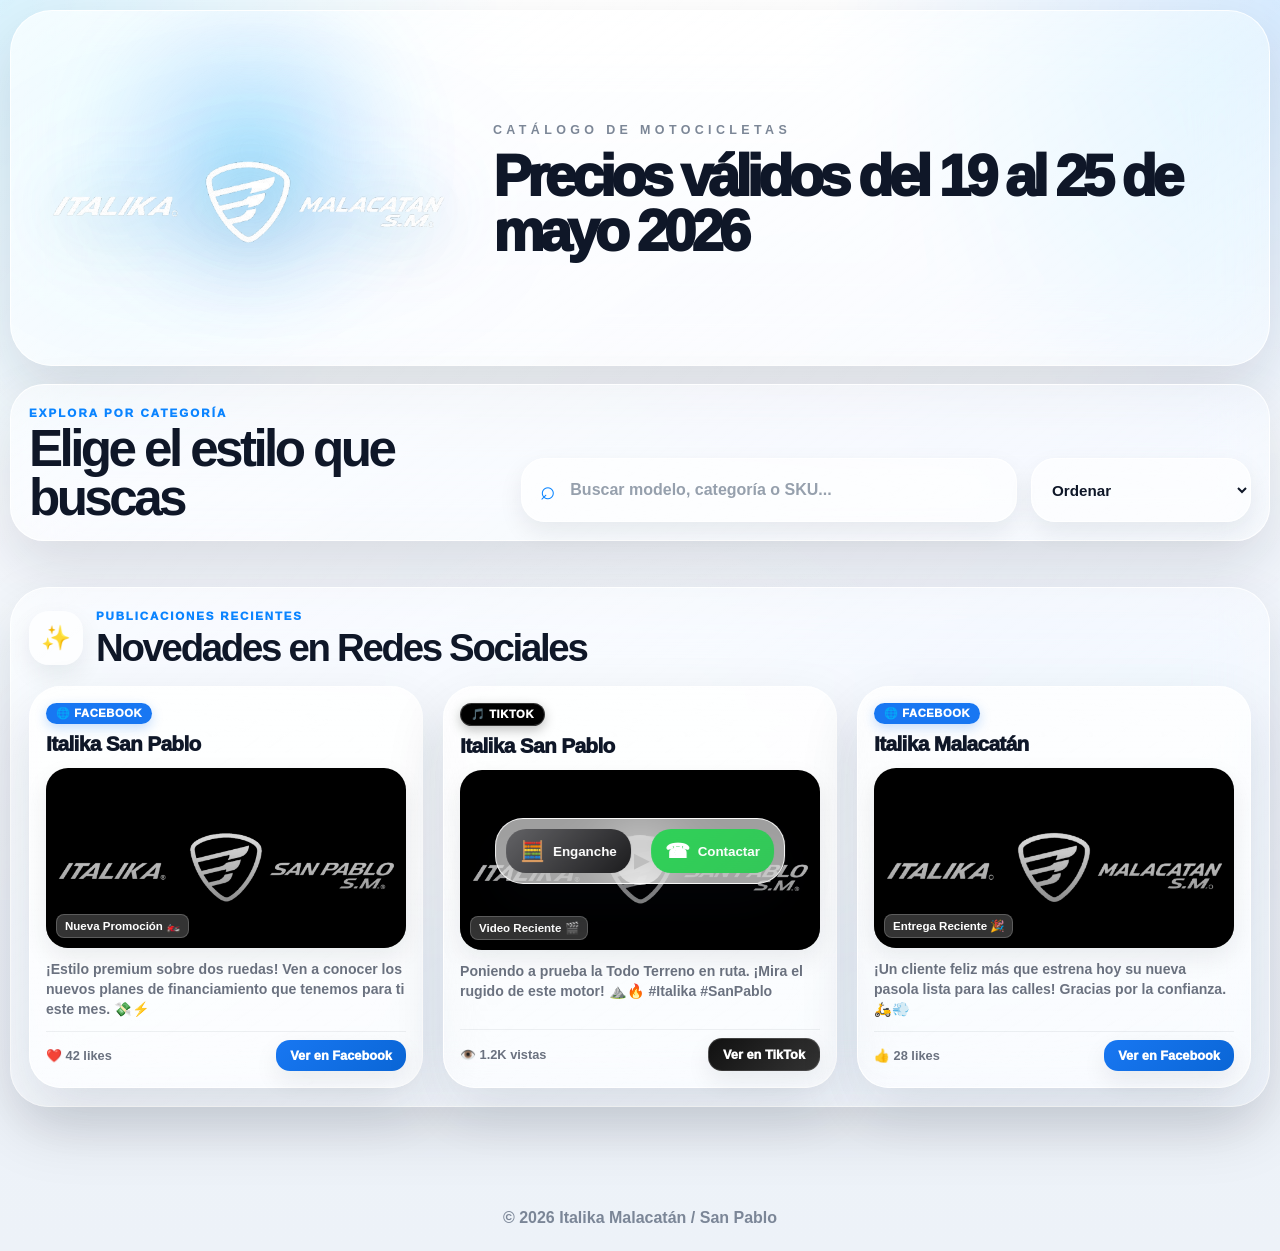
==== index.html @ 1be766e3 "Update index.html" ====
<!doctype html>
<html lang="es">
<head>
<meta charset="utf-8">
<meta name="viewport" content="width=device-width,initial-scale=1">
<title>Catálogo Italika</title>
<link rel="stylesheet" href="styles.css?v=20">
</head>
<body>
<header class="hero">
  <img id="heroLogo" class="brand" src="assets/img/logo-malacatan.png" alt="Italika">
  <div class="heroGlow"></div><div class="heroText">
    <p>Catálogo de motocicletas</p>
    <h1>Precios válidos del 19 al 25 de mayo 2026</h1>
  </div>
</header>

<main class="wrap">
  <section class="catalogHeader">
    <div>
      <span class="sectionEyebrow">Explora por categoría</span>
      <h2>Elige el estilo que buscas</h2>
    </div>
    <div class="tools">
      <div class="searchBox"><span>⌕</span><input id="search" type="search" placeholder="Buscar modelo, categoría o SKU..."></div>
      <select id="sort">
        <option value="default">Ordenar</option>
        <option value="priceAsc">Precio: menor a mayor</option>
        <option value="priceDesc">Precio: mayor a menor</option>
        <option value="nameAsc">Modelo A-Z</option>
      </select>
    </div>
  </section>

  <section id="categoryCards" class="categoryCards"></section>

  <section id="novedades" class="categorySection novedadesSection">
    <div class="groupTitle">
      <div class="groupName">
        <span class="groupIcon">✨</span>
        <div>
          <span>Publicaciones Recientes</span>
          <h2>Novedades en Redes Sociales</h2>
        </div>
      </div>
    </div>
    
    <div class="novedadesGrid">
      <div class="novedadCard">
        <div class="novedadHeader">
          <div class="badgePlataforma fb">🌐 Facebook</div>
          <h3>Italika San Pablo</h3>
        </div>
        <div class="previewMedia foto">
          <div class="mediaOverlay"><span class="mediaTag">Nueva Promoción 🏍️</span></div>
          <img src="assets/img/motos/250Z.png" alt="Facebook San Pablo" onerror="this.src='assets/img/logo-sanpablo.png'">
        </div>
        <p class="novedadTexto">¡Estilo premium sobre dos ruedas! Ven a conocer los nuevos planes de financiamiento que tenemos para ti este mes. 💸⚡</p>
        <div class="novedadFooter">
          <span class="interaccion">❤️ 42 likes</span>
          <a href="https://www.facebook.com/profile.php?id=61578489304946" target="_blank" class="novedadBtn fb">Ver en Facebook</a>
        </div>
      </div>

      <div class="novedadCard">
        <div class="novedadHeader">
          <div class="badgePlataforma tk">🎵 TikTok</div>
          <h3>Italika San Pablo</h3>
        </div>
        <div class="previewMedia video">
          <div class="playButton">▶</div>
          <div class="mediaOverlay"><span class="mediaTag">Video Reciente 🎬</span></div>
          <img src="assets/img/motos/DM250.png" alt="TikTok San Pablo" onerror="this.src='assets/img/logo-sanpablo.png'">
        </div>
        <p class="novedadTexto">Poniendo a prueba la Todo Terreno en ruta. ¡Mira el rugido de este motor! ⛰️🔥 #Italika #SanPablo</p>
        <div class="novedadFooter">
          <span class="interaccion">👁️ 1.2K vistas</span>
          <a href="https://www.tiktok.com/@itlksp?_r=1&_t=ZS-96nt4gTdqI4" target="_blank" class="novedadBtn tk">Ver en TikTok</a>
        </div>
      </div>

      <div class="novedadCard">
        <div class="novedadHeader">
          <div class="badgePlataforma fb">🌐 Facebook</div>
          <h3>Italika Malacatán</h3>
        </div>
        <div class="previewMedia foto">
          <div class="mediaOverlay"><span class="mediaTag">Entrega Reciente 🎉</span></div>
          <img src="assets/img/motos/WS150.png" alt="Facebook Malacatán" onerror="this.src='assets/img/logo-malacatan.png'">
        </div>
        <p class="novedadTexto">¡Un cliente feliz más que estrena hoy su nueva pasola lista para las calles! Gracias por la confianza. 🛵💨</p>
        <div class="novedadFooter">
          <span class="interaccion">👍 28 likes</span>
          <a href="https://www.facebook.com/profile.php?id=100068131396850" target="_blank" class="novedadBtn fb">Ver en Facebook</a>
        </div>
      </div>
    </div>
  </section>

  <section id="grid" class="groupedCatalog"></section>
</main>

<div class="iosDock" id="dockContainer">
  <button id="calcBtn" class="dockBtn calc"><span>🧮</span><b>Enganche</b></button>
  <div id="dynamicSocialBtns" style="display:flex; gap:10px;"></div>
  <button id="contactBtn" class="dockBtn phone"><span>☎</span><b>Contactar</b></button>
</div>

<dialog id="motoDialog" class="dialog">
  <button class="x" data-close>×</button>
  <div class="dialogGrid">
    <div class="bigPhoto"><img id="modalImg" alt=""></div>
    <div>
      <span id="modalCat" class="pill"></span>
      <h2 id="modalName"></h2>
      <p id="modalDetail" class="muted"></p>
      <div class="priceBox">
        <small>Precio de contado</small>
        <div id="modalOldWrap"></div>
        <strong id="modalPrice"></strong>
      </div>
      <p class="mini">SKU: <b id="modalSku"></b> · Código: <b id="modalCode"></b></p>
      <button id="interestBtn" class="primary">Me interesa esto</button>
    </div>
  </div>
</dialog>

<dialog id="paymentDialog" class="dialog small">
  <button class="x" data-close-payment>×</button>
  <h2>¿Cómo te interesa?</h2>
  <p id="paymentMotoText" class="muted">Selecciona el tipo de pago.</p>

  <div id="paymentOptions" class="payOptions">
    <button class="payOption" data-pay="contado"><b>Contado</b><span>Comunicarme directamente con una agencia.</span></button>
    <button class="payOption" data-pay="credito"><b>Crédito</b><span>Ver mínimo de enganche calculado.</span></button>
    <button class="payOption" data-pay="visa"><b>Visa cuotas</b><span>Elegir banco y plazo de cuotas.</span></button>
  </div>

  <div id="creditStep" class="payStep hidden">
    <h3>Crédito</h3>
    <div class="result">
      <small>Mínimo de enganche redondeado</small>
      <strong id="creditDownPayment">Q0.00</strong>
      <em>Si el enganche es mayor, el interés es menor.</em>
    </div>
    <button class="primary" id="creditNext">Seleccionar agencia</button>
  </div>

  <div id="visaBankStep" class="payStep hidden">
    <h3>Visa cuotas</h3>
    <p class="muted">¿De qué banco es tu tarjeta?</p>
    <div id="bankGrid" class="bankGrid"></div>
  </div>

  <div id="visaInstallmentStep" class="payStep hidden">
    <h3>Visa cuotas</h3>
    <p class="muted">Algunos bancos cobran un porcentaje por el pago que puede ir del 2.38% al 6.25%, dependiendo del banco.</p>
    <p class="muted">¿Cuántas cuotas deseas?</p>
    <div id="installmentGrid" class="bankGrid"></div>
  </div>
</dialog>

<dialog id="agencyDialog" class="dialog small">
  <button class="x" data-close-agency>×</button>
  <h2>¿Con qué agencia deseas comunicarte?</h2>
  <p id="agencyText" class="muted">Te enviaremos a WhatsApp con todos los datos listos.</p>
  <button class="agency" data-agency="malacatan"><img src="assets/img/logo-malacatan.png" alt=""><span>Malacatán</span></button>
  <button class="agency" data-agency="sanpablo"><img src="assets/img/logo-sanpablo.png" alt=""><span>San Pablo</span></button>
</dialog>

<dialog id="calcDialog" class="dialog small">
  <button class="x" data-close-calc>×</button>
  <h2>Calculadora de enganche</h2>
  <p class="muted">Ingresa el valor de la moto. Se calcula el 15% y se redondea automáticamente hacia arriba.</p>
  <input id="calcValue" class="calcInput" type="number" min="0" inputmode="decimal" placeholder="Ejemplo: 7499">
  <div class="result">
    <small>15% calculado</small><b id="calcExact">Q0.00</b>
    <small>Mínimo de enganche redondeado</small><strong id="calcResult">Q0.00</strong>
    <em>Redondeo al siguiente Q100</em>
  </div>
  <p class="muted">¿Deseas comunicarte con nosotros?</p>
  <button class="agency" data-calc-agency="malacatan"><img src="assets/img/logo-malacatan.png" alt=""><span>Malacatán</span></button>
  <button class="agency" data-calc-agency="sanpablo"><img src="assets/img/logo-sanpablo.png" alt=""><span>San Pablo</span></button>
</dialog>

<dialog id="loadingDialog" class="dialog loadingDialog">
  <div class="loadingBox">
    <div class="loaderPhone">☎</div>
    <h2>Seleccionando a un asesor libre para darte la mejor atención</h2>
    <div class="jumpDots">
      <span></span><span></span><span></span>
    </div>
  </div>
</dialog>

<footer>© 2026 Italika Malacatán / San Pablo</footer>
<script src="data.js?v=20"></script>
<script src="app.js?v=20"></script>
</body>
</html>
---- styles.css ----
*{box-sizing:border-box}
:root{
--bg:#eef2f9;
--card:rgba(255,255,255,.55);
--card2:rgba(255,255,255,.78);
--line:rgba(255,255,255,.65);
--text:#0f1728;
--muted:#6b7280;
--blue:#0a84ff;
--blue2:#5ac8fa;
--green:#34c759;
--shadow:0 25px 60px rgba(15,23,40,.12);
--shadow2:0 10px 25px rgba(15,23,40,.08);
}
html{scroll-behavior:smooth}
body{
margin:0;
font-family:-apple-system,BlinkMacSystemFont,"SF Pro Display","Segoe UI",sans-serif;
color:var(--text);
overflow-x:hidden;
background:
radial-gradient(circle at top left,rgba(90,200,250,.30),transparent 28%),
radial-gradient(circle at top right,rgba(10,132,255,.18),transparent 25%),
linear-gradient(180deg,#ffffff,#eef3fb 60%,#edf2f8);
min-height:100vh;
}
body:before{
content:"";
position:fixed;
inset:0;
z-index:-1;
backdrop-filter:blur(1px);
background:
linear-gradient(130deg,rgba(255,255,255,.25),transparent),
radial-gradient(circle at 50% 100%,rgba(255,255,255,.55),transparent 35%);
}
.hero{
position:relative;
width:min(1320px,calc(100% - 20px));
margin:10px auto 18px;
padding:40px 22px 34px;
border-radius:42px;
overflow:hidden;
background:linear-gradient(145deg,rgba(255,255,255,.72),rgba(255,255,255,.34));
border:1px solid rgba(255,255,255,.9);
backdrop-filter:blur(34px) saturate(1.8);
-webkit-backdrop-filter:blur(34px) saturate(1.8);
box-shadow:var(--shadow);
display:grid;
grid-template-columns:430px 1fr;
align-items:center;
gap:10px;
}
.heroGlow{
position:absolute;
width:340px;
height:340px;
background:radial-gradient(circle,rgba(90,200,250,.50),rgba(10,132,255,.12),transparent 72%);
filter:blur(28px);
left:70px;
top:-30px;
pointer-events:none;
animation:glowMove 6s ease-in-out infinite alternate;
}
@keyframes glowMove{
0%{transform:translateY(0) scale(1)}
100%{transform:translateY(12px) scale(1.08)}
}
.brand{
position:relative;
z-index:2;
width:100%;
max-width:420px;
justify-self:center;
object-fit:contain;
filter:
drop-shadow(0 0 35px rgba(90,200,250,.55))
drop-shadow(0 0 70px rgba(10,132,255,.25))
drop-shadow(0 20px 35px rgba(0,0,0,.12));
animation:logoFloat 6s ease-in-out infinite;
}
@keyframes logoFloat{
0%,100%{transform:translateY(0)}
50%{transform:translateY(-8px)}
}
.logoFade{animation:logoChange .55s ease}
@keyframes logoChange{
0%{opacity:.1;transform:scale(.95)}
100%{opacity:1;transform:scale(1)}
}
.heroText{
position:relative;
z-index:2;
padding:10px 10px 10px 20px;
}
.heroText p{
margin:0 0 12px;
font-size:.78rem;
letter-spacing:.35em;
text-transform:uppercase;
font-weight:900;
color:#7c8797;
}
.heroText h1{
margin:0;
font-size:clamp(2rem,4.5vw,4.2rem);
line-height:.96;
letter-spacing:-.08em;
font-weight:1000;
max-width:700px;
}
.wrap{
width:min(1320px,calc(100% - 20px));
margin:auto;
padding-bottom:70px;
}
.tools{
display:grid;
grid-template-columns:1fr 220px;
gap:14px;
margin-bottom:18px;
}
.searchBox,select{
height:64px;
border-radius:24px;
background:var(--card);
border:1px solid rgba(255,255,255,.88);
backdrop-filter:blur(28px);
-webkit-backdrop-filter:blur(28px);
box-shadow:var(--shadow2);
}
.searchBox{
display:flex;
align-items:center;
padding:0 18px;
gap:12px;
}
.searchBox span{
font-size:1.6rem;
color:var(--blue);
}
.searchBox input{
border:0;
outline:0;
background:transparent;
width:100%;
height:100%;
font-size:1rem;
font-weight:800;
color:var(--text);
}
.searchBox input::placeholder{color:#96a0ad}
select{
padding:0 16px;
font-weight:900;
font-size:.95rem;
color:var(--text);
}
.cats{
display:flex;
gap:10px;
overflow:auto;
padding:2px 0 18px;
scrollbar-width:none;
}
.cats::-webkit-scrollbar{display:none}
.cat{
border:1px solid rgba(255,255,255,.9);
background:rgba(255,255,255,.62);
padding:12px 16px;
border-radius:999px;
font-weight:900;
cursor:pointer;
white-space:nowrap;
box-shadow:var(--shadow2);
transition:.2s;
}
.cat.active,.cat:hover{
background:linear-gradient(135deg,var(--blue2),var(--blue));
color:#fff;
transform:translateY(-2px);
}
.grid{
display:grid;
grid-template-columns:repeat(4,minmax(0,1fr));
gap:18px;
}
.card{
position:relative;
overflow:hidden;
border-radius:34px;
padding:14px;
background:linear-gradient(180deg,rgba(255,255,255,.72),rgba(255,255,255,.38));
border:1px solid rgba(255,255,255,.95);
backdrop-filter:blur(30px) saturate(1.8);
-webkit-backdrop-filter:blur(30px) saturate(1.8);
box-shadow:var(--shadow);
transition:.28s ease;
}
.card:before{
content:"";
position:absolute;
inset:0;
background:linear-gradient(145deg,rgba(255,255,255,.35),transparent 35%);
pointer-events:none;
}
.card:hover{
transform:translateY(-8px) scale(1.01);
}
.photo{
height:220px;
border-radius:28px;
background:linear-gradient(180deg,#fdfdff,#edf2fa);
display:grid;
place-items:center;
overflow:hidden;
position:relative;
}
.photo:before{
content:"";
position:absolute;
width:180px;
height:180px;
border-radius:50%;
background:radial-gradient(circle,rgba(90,200,250,.22),transparent 72%);
}
.photo img{
position:relative;
z-index:2;
width:100%;
height:100%;
object-fit:contain;
filter:drop-shadow(0 20px 25px rgba(0,0,0,.22));
}
.tag{
display:inline-flex;
align-items:center;
gap:6px;
padding:8px 12px;
border-radius:999px;
background:rgba(10,132,255,.10);
color:var(--blue);
font-size:.75rem;
font-weight:1000;
}
.card h3{
margin:14px 0 6px;
font-size:1.45rem;
letter-spacing:-.05em;
text-align:center;
}
.detail{
margin:0;
text-align:center;
font-size:.92rem;
font-weight:700;
color:var(--muted);
min-height:38px;
}
.price{
margin:14px auto;
width:max-content;
padding:12px 18px;
border-radius:999px;
background:linear-gradient(135deg,var(--blue2),var(--blue));
color:#fff;
font-weight:1000;
font-size:1rem;
box-shadow:0 10px 24px rgba(10,132,255,.25);
}
.oldPrice,.oldModal{
display:block;
color:#ff453a;
text-decoration:line-through;
font-size:.82rem;
margin-bottom:3px;
}
.discountTag{
display:inline-block;
margin-left:5px;
padding:3px 8px;
border-radius:999px;
background:#34c759;
color:#fff;
font-size:.68rem;
font-weight:1000;
}
.interest,.primary{
width:100%;
border:0;
border-radius:20px;
padding:15px;
background:linear-gradient(135deg,var(--blue2),var(--blue));
color:#fff;
font-size:1rem;
font-weight:1000;
cursor:pointer;
box-shadow:0 14px 28px rgba(10,132,255,.22);
}
.floatStack{
position:fixed;
right:18px;
bottom:18px;
display:grid;
gap:12px;
z-index:50;
}
.float{
width:66px;
height:66px;
border-radius:24px;
border:1px solid rgba(255,255,255,.95);
backdrop-filter:blur(24px);
box-shadow:0 18px 40px rgba(0,0,0,.18);
font-size:1.55rem;
color:#fff;
cursor:pointer;
}
.calc{background:linear-gradient(135deg,#636366,#1c1c1e)}
.phone{background:linear-gradient(135deg,#30d158,#34c759)}
.dialog{
width:min(950px,calc(100% - 22px));
border-radius:38px;
border:1px solid rgba(255,255,255,.9);
background:linear-gradient(180deg,rgba(255,255,255,.78),rgba(255,255,255,.56));
backdrop-filter:blur(34px) saturate(1.9);
-webkit-backdrop-filter:blur(34px) saturate(1.9);
box-shadow:0 35px 100px rgba(0,0,0,.22);
padding:22px;
color:var(--text);
}
.dialog::backdrop{
background:rgba(240,244,255,.22);
backdrop-filter:blur(14px);
}
.small{width:min(560px,calc(100% - 22px))}
.x{
position:absolute;
top:16px;
right:16px;
width:40px;
height:40px;
border:0;
border-radius:50%;
background:rgba(118,118,128,.14);
font-size:1.6rem;
cursor:pointer;
}
.dialogGrid{
display:grid;
grid-template-columns:1fr 1fr;
gap:22px;
}
.bigPhoto{
border-radius:30px;
background:linear-gradient(180deg,#fff,#edf2fa);
min-height:390px;
display:grid;
place-items:center;
overflow:hidden;
}
.bigPhoto img{
width:100%;
height:100%;
object-fit:contain;
filter:drop-shadow(0 24px 30px rgba(0,0,0,.25));
}
.pill{
display:inline-block;
padding:9px 14px;
border-radius:999px;
background:rgba(10,132,255,.12);
color:var(--blue);
font-weight:1000;
}
.muted{color:var(--muted);font-weight:700}
.priceBox,.result{
padding:18px;
border-radius:28px;
background:rgba(255,255,255,.58);
border:1px solid rgba(255,255,255,.9);
box-shadow:var(--shadow2);
margin:18px 0;
}
.priceBox strong,.result strong{font-size:2.2rem}
.agency,.payOption,.bankBtn{
width:100%;
border-radius:24px;
border:1px solid rgba(255,255,255,.9);
background:rgba(255,255,255,.72);
padding:16px;
font-weight:1000;
cursor:pointer;
box-shadow:var(--shadow2);
}
.agency{
display:flex;
align-items:center;
justify-content:center;
gap:12px;
min-height:86px;
margin-top:10px;
}
.agency img{
max-width:190px;
max-height:58px;
object-fit:contain;
}
.payOption{
display:flex;
flex-direction:column;
align-items:flex-start;
gap:5px;
margin-top:10px;
}
.payOption span{
color:var(--muted);
font-size:.92rem;
}
.bankGrid{
display:grid;
grid-template-columns:repeat(2,1fr);
gap:10px;
margin-top:12px;
}
.bankBtn{min-height:55px}
.hidden{display:none!important}
.calcInput{
width:100%;
height:60px;
border-radius:22px;
border:1px solid rgba(255,255,255,.95);
background:rgba(255,255,255,.62);
padding:0 16px;
font-size:1.1rem;
font-weight:900;
outline:0;
}
.loadingDialog{
width:min(470px,calc(100% - 22px));
text-align:center;
}
.loadingBox{
display:grid;
place-items:center;
gap:15px;
}
.loaderPhone{
width:88px;
height:88px;
border-radius:28px;
display:grid;
place-items:center;
font-size:2rem;
color:#fff;
background:linear-gradient(135deg,#30d158,#34c759);
box-shadow:0 18px 50px rgba(52,199,89,.35);
animation:pulsePhone 1.1s ease-in-out infinite;
}
.jumpDots{
display:flex;
gap:10px;
}
.jumpDots span{
width:12px;
height:12px;
border-radius:50%;
background:var(--blue);
animation:jumpDot .75s ease-in-out infinite;
}
.jumpDots span:nth-child(2){animation-delay:.12s}
.jumpDots span:nth-child(3){animation-delay:.24s}
@keyframes pulsePhone{
0%,100%{transform:scale(1)}
50%{transform:scale(1.08)}
}
@keyframes jumpDot{
0%,100%{transform:translateY(0);opacity:.4}
50%{transform:translateY(-12px);opacity:1}
}
footer{
text-align:center;
padding-bottom:24px;
color:#7b8697;
font-weight:700;
}
@media(max-width:1100px){
.grid{grid-template-columns:repeat(3,1fr)}
.hero{grid-template-columns:1fr;text-align:center}
.heroText{padding:0}
}
@media(max-width:760px){
.tools{grid-template-columns:1fr}
.grid{grid-template-columns:repeat(2,1fr)}
.dialogGrid{grid-template-columns:1fr}
.bigPhoto{min-height:270px}
.hero{border-radius:0 0 36px 36px;width:100%;margin:0 0 16px}
.heroText h1{font-size:2.6rem}
}
@media(max-width:480px){
.grid{grid-template-columns:1fr}
.photo{height:240px}
.bankGrid{grid-template-columns:1fr}
.heroText h1{font-size:2.15rem}
}


/* V19: catálogo agrupado y botones reubicados */
.wrap{
  display:grid;
  gap:18px;
}
.catalogHeader{
  display:grid;
  grid-template-columns:.65fr 1fr;
  gap:18px;
  align-items:end;
  padding:18px;
  border-radius:34px;
  background:linear-gradient(145deg,rgba(255,255,255,.60),rgba(255,255,255,.30));
  border:1px solid rgba(255,255,255,.9);
  backdrop-filter:blur(30px) saturate(1.9);
  -webkit-backdrop-filter:blur(30px) saturate(1.9);
  box-shadow:var(--shadow);
}
.sectionEyebrow{
  display:inline-block;
  color:var(--blue);
  font-weight:1000;
  text-transform:uppercase;
  letter-spacing:.18em;
  font-size:.72rem;
  margin-bottom:6px;
}
.catalogHeader h2{
  margin:0;
  font-size:clamp(1.8rem,4vw,3.6rem);
  line-height:.95;
  letter-spacing:-.07em;
}
.catalogHeader .tools{
  margin:0;
}
.categoryCards{
  display:grid;
  grid-template-columns:repeat(4,minmax(0,1fr));
  gap:14px;
}
.categoryTile{
  border:1px solid rgba(255,255,255,.9);
  border-radius:30px;
  padding:18px;
  background:linear-gradient(180deg,rgba(255,255,255,.70),rgba(255,255,255,.38));
  box-shadow:var(--shadow2);
  backdrop-filter:blur(24px) saturate(1.8);
  -webkit-backdrop-filter:blur(24px) saturate(1.8);
  display:flex;
  align-items:center;
  gap:14px;
  text-align:left;
  cursor:pointer;
  color:var(--text);
  transition:.22s ease;
}
.categoryTile:hover,.categoryTile.active{
  transform:translateY(-4px);
  background:linear-gradient(135deg,rgba(90,200,250,.68),rgba(10,132,255,.68));
  color:white;
}
.tileIcon{
  width:52px;
  height:52px;
  display:grid;
  place-items:center;
  border-radius:18px;
  background:rgba(255,255,255,.58);
  font-size:1.55rem;
}
.tileText b{
  display:block;
  font-size:1.05rem;
}
.tileText small{
  color:inherit;
  opacity:.76;
  font-weight:800;
}
.cats{
  justify-content:center;
  padding:0 0 8px;
}
.groupedCatalog{
  display:grid;
  gap:28px;
}
.categorySection{
  border-radius:38px;
  padding:18px;
  background:linear-gradient(145deg,rgba(255,255,255,.58),rgba(255,255,255,.25));
  border:1px solid rgba(255,255,255,.9);
  box-shadow:var(--shadow);
  backdrop-filter:blur(32px) saturate(1.9);
  -webkit-backdrop-filter:blur(32px) saturate(1.9);
}
.groupTitle{
  display:flex;
  justify-content:space-between;
  align-items:center;
  gap:14px;
  margin-bottom:16px;
}
.groupName{
  display:flex;
  align-items:center;
  gap:13px;
}
.groupIcon{
  width:54px;
  height:54px;
  display:grid;
  place-items:center;
  border-radius:20px;
  background:rgba(255,255,255,.65);
  box-shadow:var(--shadow2);
  font-size:1.5rem;
}
.groupTitle span:not(.groupIcon){
  color:var(--blue);
  text-transform:uppercase;
  letter-spacing:.16em;
  font-size:.72rem;
  font-weight:1000;
}
.groupTitle h2{
  margin:2px 0 0;
  font-size:clamp(1.5rem,3vw,2.6rem);
  letter-spacing:-.06em;
}
.seeGroup{
  border:0;
  border-radius:999px;
  background:rgba(10,132,255,.12);
  color:var(--blue);
  padding:12px 16px;
  font-weight:1000;
  cursor:pointer;
}
.seeGroup:hover{
  background:var(--blue);
  color:white;
}
.iosDock{
  position:fixed;
  left:50%;
  bottom:16px;
  transform:translateX(-50%);
  z-index:60;
  display:flex;
  gap:10px;
  padding:10px;
  border-radius:28px;
  background:rgba(255,255,255,.62);
  border:1px solid rgba(255,255,255,.92);
  box-shadow:0 20px 50px rgba(15,23,40,.18);
  backdrop-filter:blur(28px) saturate(1.9);
  -webkit-backdrop-filter:blur(28px) saturate(1.9);
}
.dockBtn{
  border:0;
  min-width:118px;
  border-radius:20px;
  padding:10px 14px;
  display:flex;
  align-items:center;
  justify-content:center;
  gap:8px;
  font-weight:1000;
  color:white;
  cursor:pointer;
}
.dockBtn span{
  font-size:1.25rem;
}
.dockBtn.calc{
  background:linear-gradient(135deg,#636366,#1c1c1e);
}
.dockBtn.phone{
  background:linear-gradient(135deg,#30d158,#34c759);
}
.emptyState{
  padding:34px;
  border-radius:30px;
  text-align:center;
  background:rgba(255,255,255,.55);
  border:1px solid rgba(255,255,255,.9);
  font-weight:900;
  color:#6b7280;
}
@media(max-width:1100px){
  .catalogHeader{grid-template-columns:1fr}
  .categoryCards{grid-template-columns:repeat(3,minmax(0,1fr))}
}
@media(max-width:760px){
  .categoryCards{grid-template-columns:repeat(2,minmax(0,1fr))}
  .catalogHeader{padding:14px;border-radius:28px}
  .groupTitle{align-items:flex-start;flex-direction:column}
  .seeGroup{width:100%}
  .iosDock{width:calc(100% - 24px)}
  .dockBtn{flex:1;min-width:0}
}
@media(max-width:480px){
  .categoryCards{grid-template-columns:1fr}
  .categoryTile{padding:14px}
  .categorySection{padding:12px;border-radius:28px}
}
/* --- DISEÑO AVANZADO PREMIUM PARA NOVEDADES GRAFICAS --- */
.novedadesSection {
  margin-bottom: 14px;
}
.novedadesGrid {
  display: grid;
  grid-template-columns: repeat(3, 1fr);
  gap: 20px;
  margin-top: 16px;
}
.novedadCard {
  background: linear-gradient(180deg, rgba(255, 255, 255, 0.75), rgba(255, 255, 255, 0.45));
  border: 1px solid rgba(255, 255, 255, 0.9);
  border-radius: 32px;
  padding: 16px;
  display: flex;
  flex-direction: column;
  gap: 12px;
  box-shadow: var(--shadow);
  backdrop-filter: blur(20px);
  -webkit-backdrop-filter: blur(20px);
  transition: transform 0.25s ease;
}
.novedadCard:hover {
  transform: translateY(-4px);
}
.novedadHeader {
  display: flex;
  flex-direction: column;
  gap: 4px;
}
.badgePlataforma {
  width: max-content;
  font-size: 0.7rem;
  font-weight: 1000;
  padding: 4px 10px;
  border-radius: 999px;
  color: white;
  text-transform: uppercase;
  letter-spacing: 0.05em;
}
.badgePlataforma.fb {
  background: #1877f2;
  box-shadow: 0 4px 12px rgba(24, 119, 242, 0.25);
}
.badgePlataforma.tk {
  background: #010101;
  border: 1px solid rgba(255, 255, 255, 0.2);
  box-shadow: 0 4px 12px rgba(0, 0, 0, 0.25);
}
.novedadCard h3 {
  margin: 4px 0 0;
  font-size: 1.3rem;
  font-weight: 1000;
  letter-spacing: -0.03em;
}

/* Contenedor Gráfico de Previsualización */
.previewMedia {
  position: relative;
  width: 100%;
  height: 180px;
  border-radius: 22px;
  overflow: hidden;
  background: #000;
  display: flex;
  align-items: center;
  justify-content: center;
  box-shadow: var(--shadow2);
}
.previewMedia img {
  width: 100%;
  height: 100%;
  object-fit: cover;
  opacity: 0.85;
  transition: transform 0.3s ease;
}
.novedadCard:hover .previewMedia img {
  transform: scale(1.04);
}

/* Capas y Adornos del Video/Foto */
.mediaOverlay {
  position: absolute;
  inset: 0;
  background: linear-gradient(0deg, rgba(0,0,0,0.6) 0%, transparent 60%);
  z-index: 2;
  display: flex;
  align-items: flex-end;
  padding: 10px;
}
.mediaTag {
  background: rgba(255, 255, 255, 0.2);
  backdrop-filter: blur(10px);
  -webkit-backdrop-filter: blur(10px);
  color: white;
  font-size: 0.72rem;
  font-weight: 900;
  padding: 4px 8px;
  border-radius: 8px;
  border: 1px solid rgba(255, 255, 255, 0.2);
}
.playButton {
  position: absolute;
  width: 50px;
  height: 50px;
  background: rgba(255, 255, 255, 0.9);
  color: #000;
  border-radius: 50%;
  display: grid;
  place-items: center;
  font-size: 1.2rem;
  font-weight: bold;
  z-index: 3;
  box-shadow: 0 8px 20px rgba(0,0,0,0.3);
  padding-left: 3px;
}

.novedadTexto {
  margin: 0;
  font-size: 0.88rem;
  font-weight: 700;
  line-height: 1.4;
  color: var(--muted);
  display: -webkit-box;
  -webkit-line-clamp: 3;
  -webkit-box-orient: vertical;
  overflow: hidden;
  min-height: 54px;
}
.novedadFooter {
  display: flex;
  align-items: center;
  justify-content: space-between;
  margin-top: auto;
  padding-top: 8px;
  border-top: 1px solid rgba(15, 23, 40, 0.06);
}
.interaccion {
  font-size: 0.8rem;
  font-weight: 800;
  color: var(--muted);
}
.novedadBtn {
  text-decoration: none;
  font-weight: 1000;
  font-size: 0.8rem;
  padding: 8px 14px;
  border-radius: 14px;
  color: white;
  box-shadow: var(--shadow2);
}
.novedadBtn.fb { background: linear-gradient(135deg, #1877f2, #0a66d6); }
.novedadBtn.tk { background: linear-gradient(135deg, #111, #333); border: 1px solid rgba(255,255,255,0.15); }

/* Adaptaciones de Botones del Dock Inferior */
.dockBtn.fb { background: linear-gradient(135deg, #1877f2, #145dbf); }
.dockBtn.tk { background: linear-gradient(135deg, #010101, #25f4ee); color: #fff; text-shadow: 0 0 2px #fe2c55; }

@media(max-width: 1100px) {
  .novedadesGrid { grid-template-columns: repeat(2, 1fr); }
}
@media(max-width: 760px) {
  .novedadesGrid { grid-template-columns: 1fr; }
  .iosDock { flex-wrap: wrap; justify-content: center; width: calc(100% - 24px); }
  .dockBtn { min-width: calc(50% - 6px); flex: 1; }
  #dynamicSocialBtns { width: 100%; display: flex; gap: 10px; }
  #dynamicSocialBtns .dockBtn { min-width: 0; flex: 1; }
}
/* --- REPARACIÓN DE TARJETAS DE CATEGORÍA PREMIUM --- */
.categoryCards {
  display: grid;
  grid-template-columns: repeat(4, minmax(0, 1fr));
  gap: 14px;
  margin-bottom: 10px;
}

.categoryTile {
  border: 1px solid rgba(255, 255, 255, 0.9) !important;
  border-radius: 30px !important;
  padding: 18px !important;
  background: linear-gradient(180deg, rgba(255, 255, 255, 0.70), rgba(255, 255, 255, 0.38)) !important;
  box-shadow: var(--shadow2) !important;
  backdrop-filter: blur(24px) saturate(1.8);
  -webkit-backdrop-filter: blur(24px) saturate(1.8);
  display: flex !important;
  align-items: center !important;
  gap: 14px !important;
  text-align: left !important;
  cursor: pointer !important;
  color: var(--text) !important;
  font-family: inherit !important;
  transition: .22s ease !important;
}

.categoryTile:hover, .categoryTile.active {
  transform: translateY(-4px) !important;
  background: linear-gradient(135deg, rgba(90, 200, 250, 0.68), rgba(10, 132, 255, 0.68)) !important;
  color: white !important;
}

.tileIcon {
  width: 52px !important;
  height: 52px !important;
  display: grid !important;
  place-items: center !important;
  border-radius: 18px !important;
  background: rgba(255, 255, 255, 0.58) !important;
  font-size: 1.55rem !important;
}

.tileText b {
  display: block !important;
  font-size: 1.05rem !important;
  font-weight: 900 !important;
}

.tileText small {
  color: inherit !important;
  opacity: .76 !important;
  font-weight: 800 !important;
  font-size: 0.85rem !important;
}

@media(max-width: 1100px){
  .categoryCards { grid-template-columns: repeat(3, minmax(0, 1fr)); }
}
@media(max-width: 760px){
  .categoryCards { grid-template-columns: repeat(2, minmax(0, 1fr)); }
}
@media(max-width: 480px){
  .categoryCards { grid-template-columns: 1fr; }
  .categoryTile { padding: 14px !important; }
}
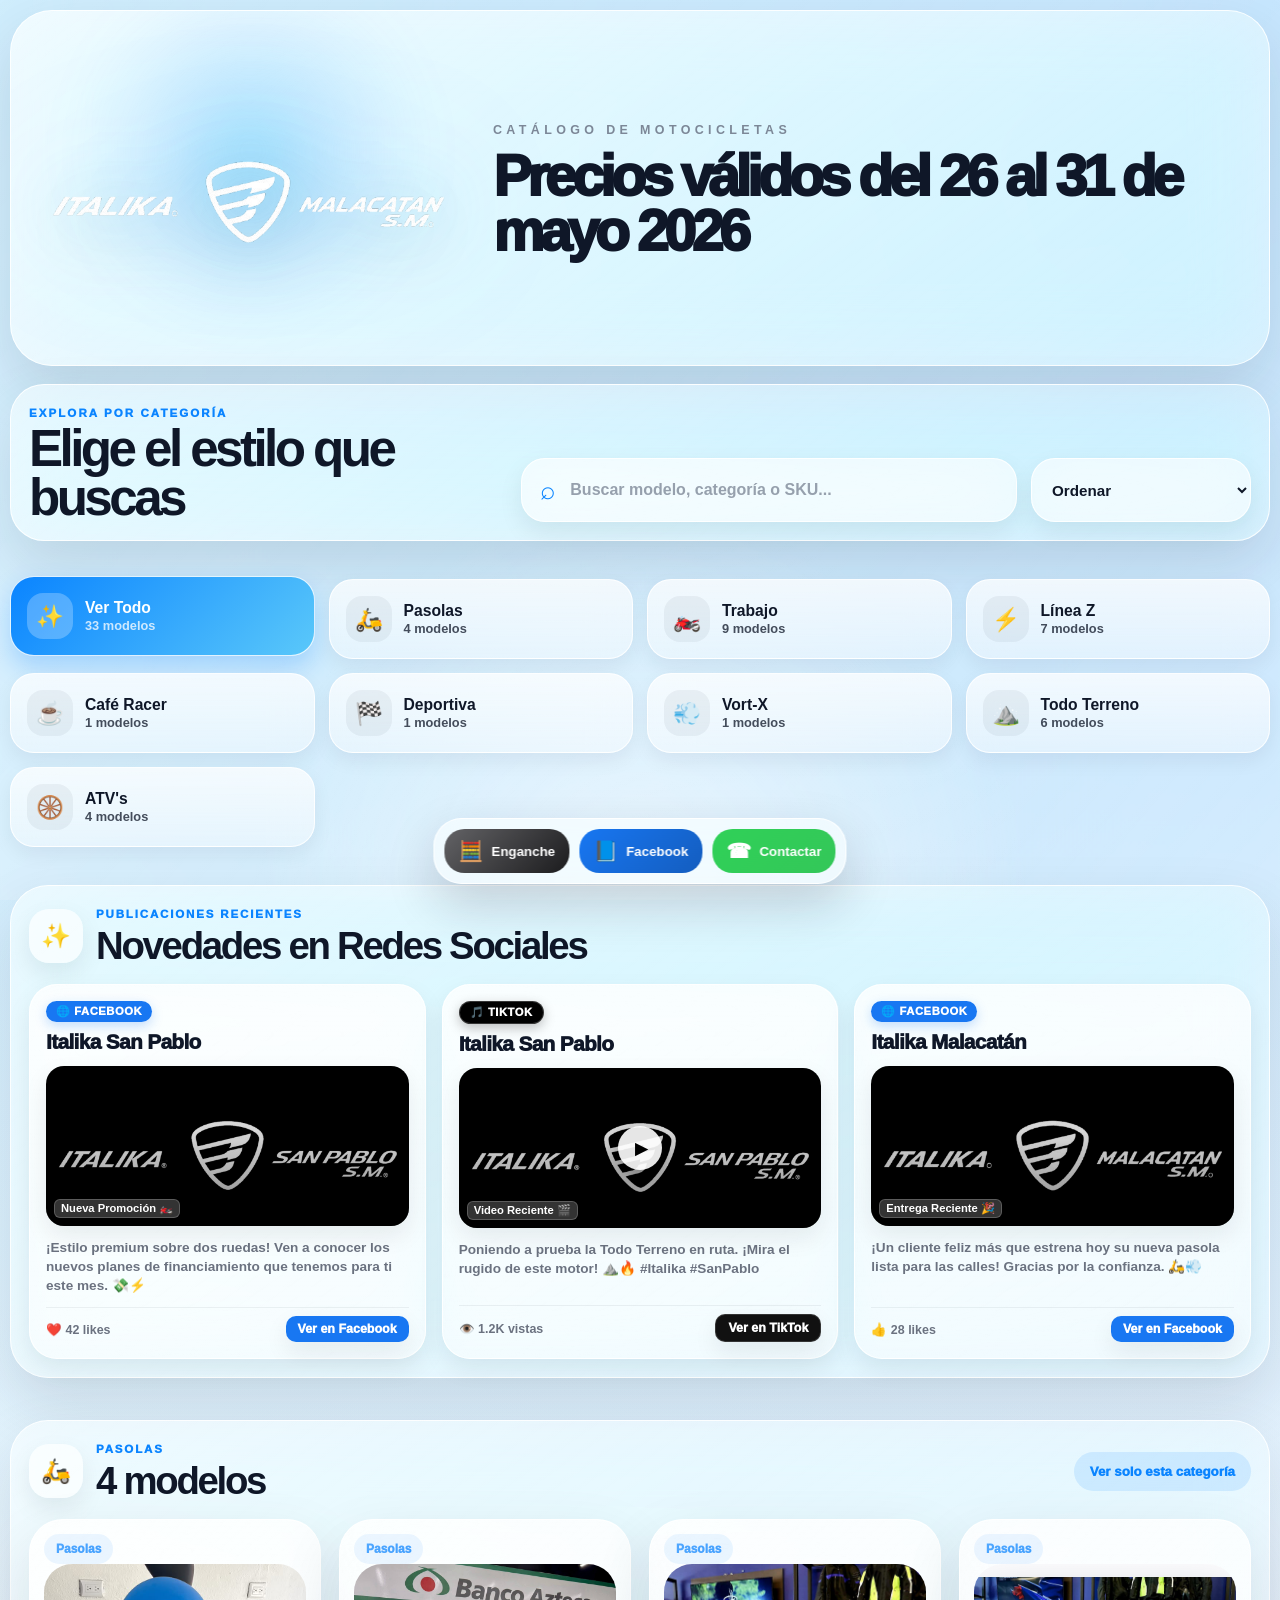
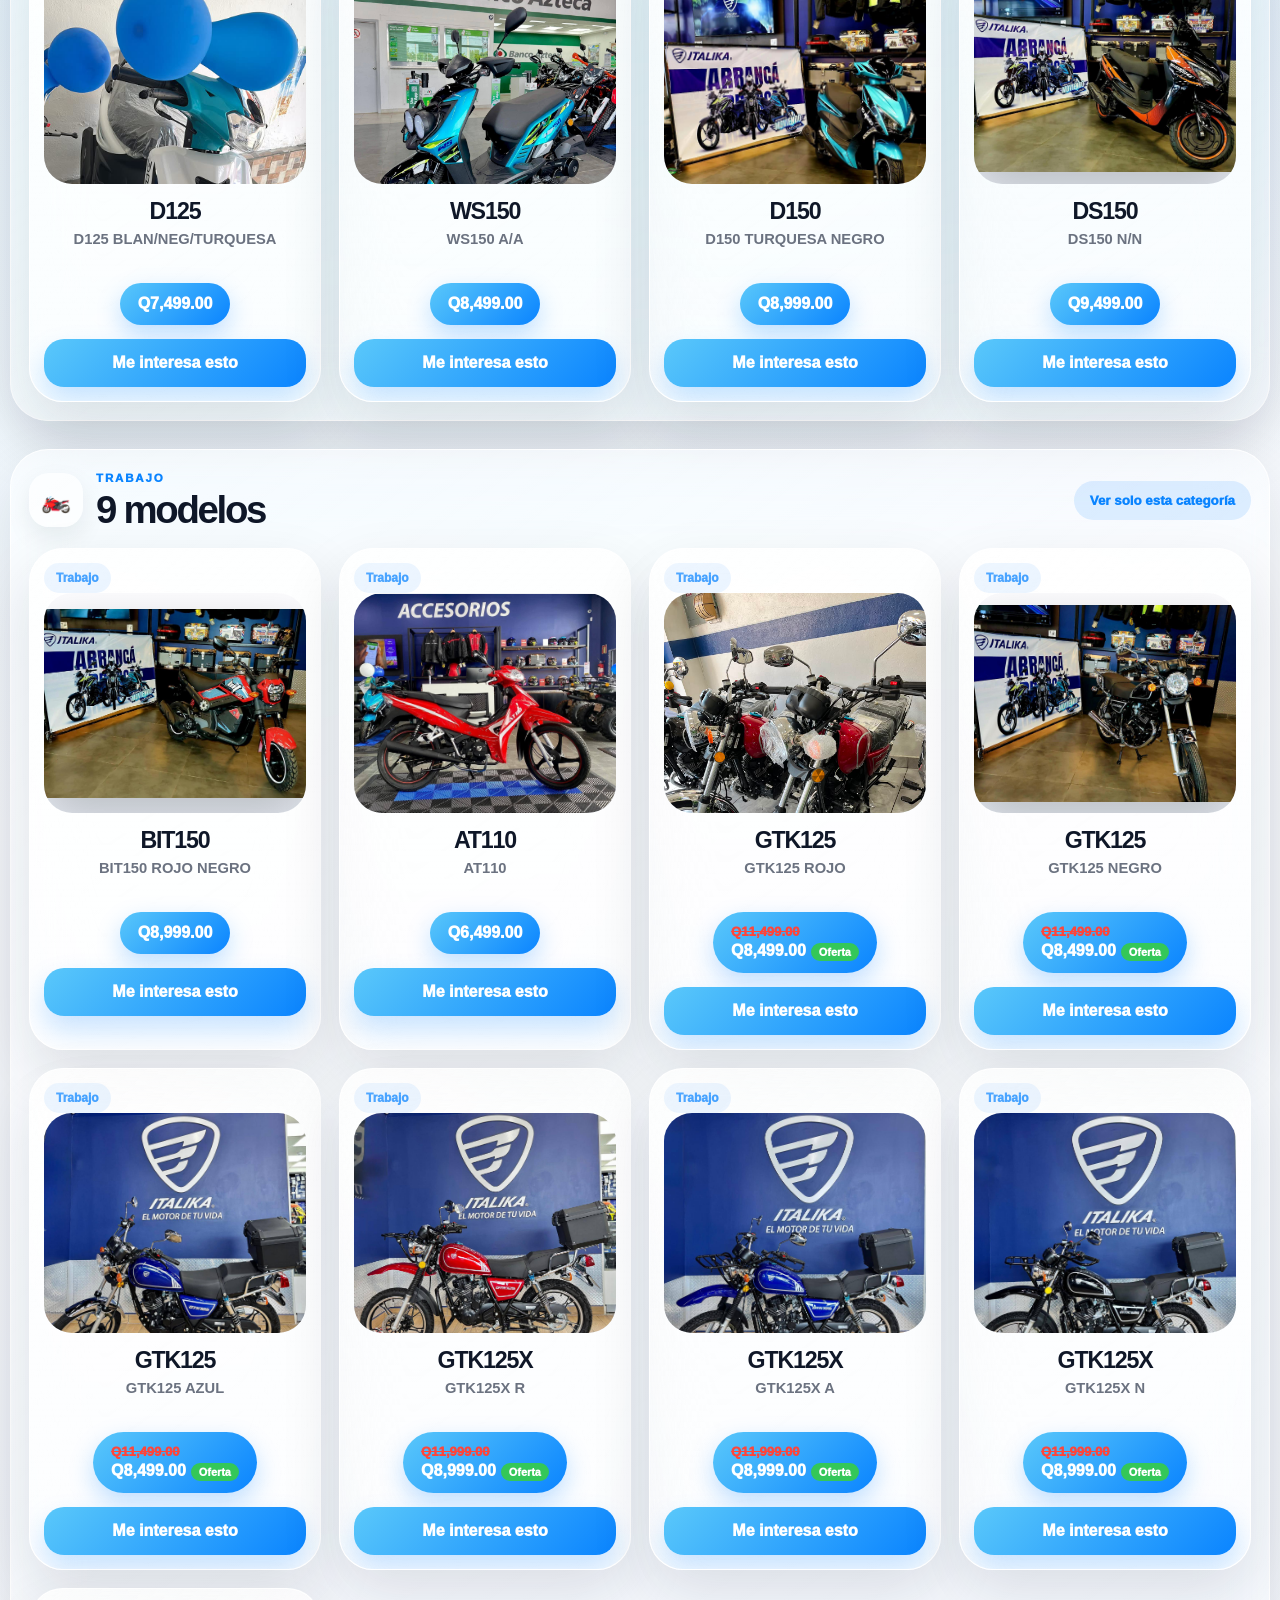
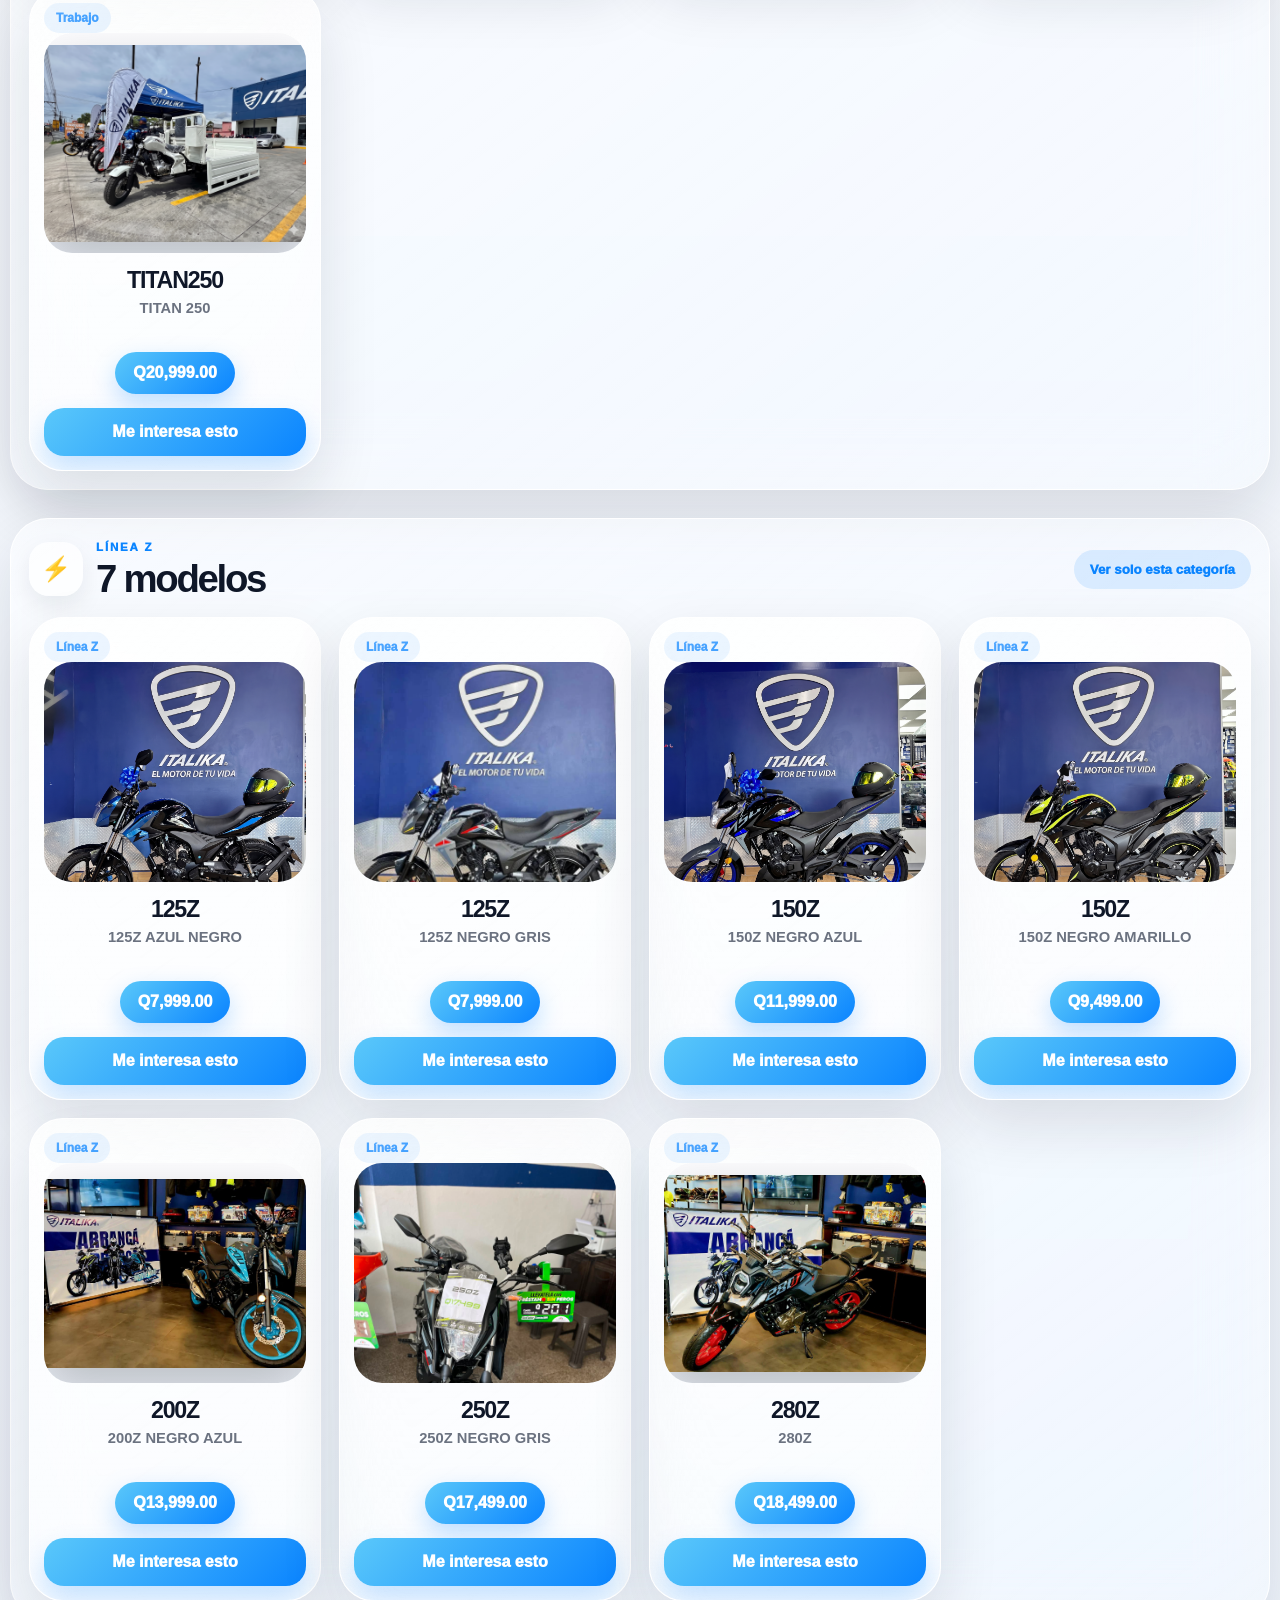
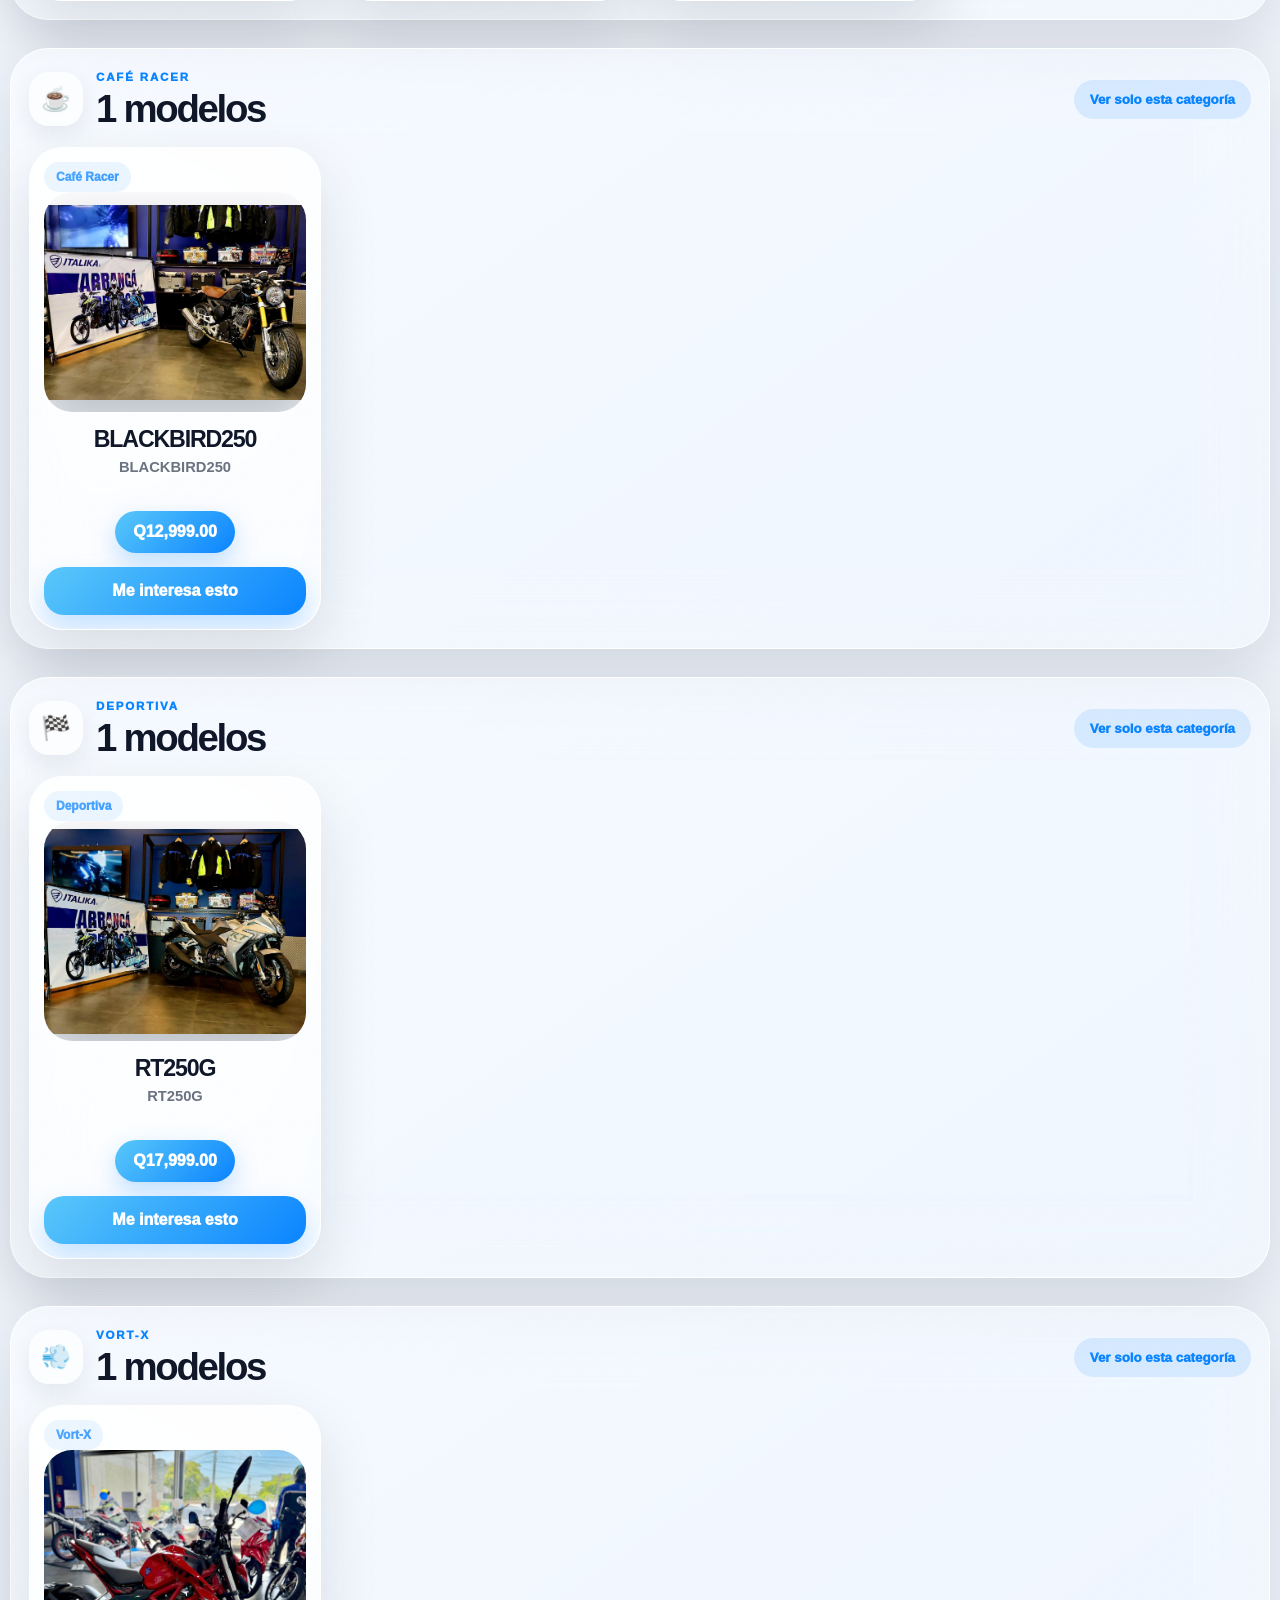
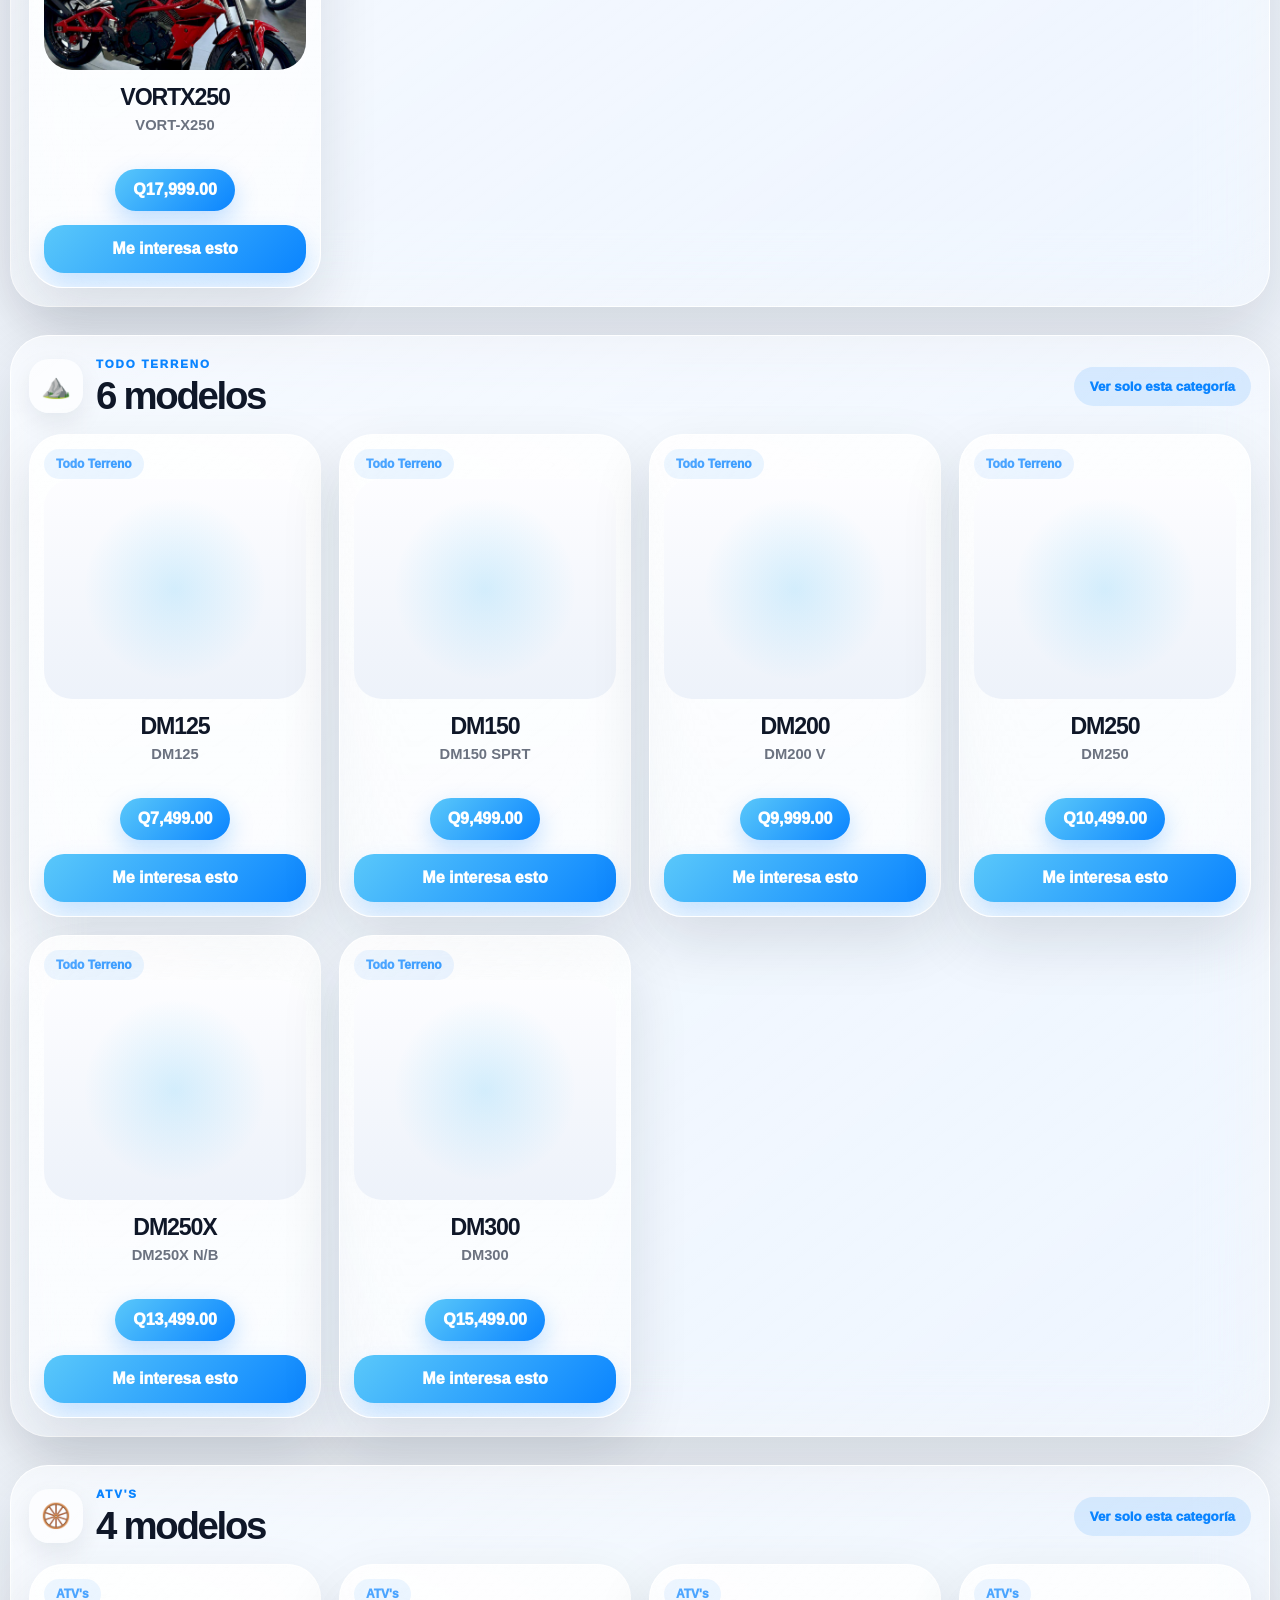
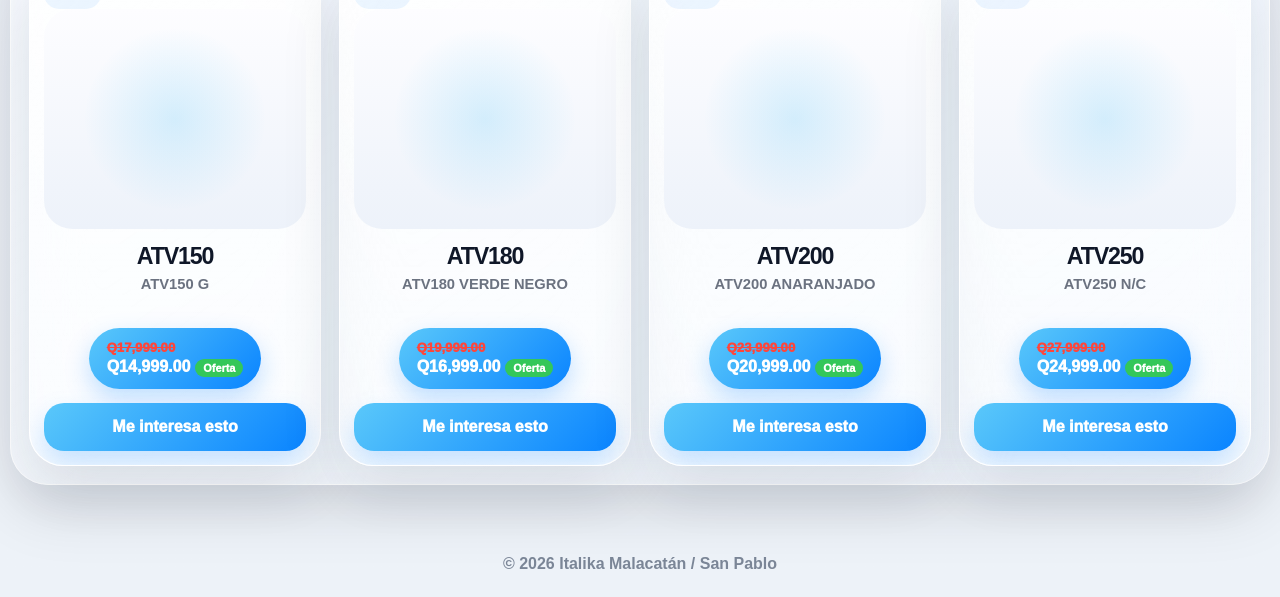
==== commit 182d9a13: "Update index.html" ====
--- a/index.html
+++ b/index.html
@@ -11,7 +11,7 @@
   <img id="heroLogo" class="brand" src="assets/img/logo-malacatan.png" alt="Italika">
   <div class="heroGlow"></div><div class="heroText">
     <p>Catálogo de motocicletas</p>
-    <h1>Precios válidos del 19 al 25 de mayo 2026</h1>
+    <h1>Precios válidos del 26 al 31 de mayo 2026</h1>
   </div>
 </header>
 
--- a/styles.css
+++ b/styles.css
@@ -948,3 +948,107 @@
   .categoryCards { grid-template-columns: 1fr; }
   .categoryTile { padding: 14px !important; }
 }
+/* --- REDISEÑO Y CORRECCIÓN DE CATEGORÍAS ÚNICAS PREMIUM --- */
+.categoryCards {
+  display: grid;
+  grid-template-columns: repeat(4, minmax(0, 1fr));
+  gap: 14px;
+  margin: 20px 0;
+}
+
+.categoryTile {
+  border: 1px solid rgba(255, 255, 255, 0.85) !important;
+  border-radius: 24px !important;
+  padding: 16px !important;
+  background: linear-gradient(180deg, rgba(255, 255, 255, 0.75), rgba(255, 255, 255, 0.40)) !important;
+  box-shadow: 0 8px 20px rgba(15,23,40,0.06) !important;
+  backdrop-filter: blur(20px);
+  -webkit-backdrop-filter: blur(20px);
+  display: flex !important;
+  align-items: center !important;
+  gap: 12px !important;
+  text-align: left !important;
+  cursor: pointer !important;
+  color: #0f1728 !important;
+  font-family: inherit !important;
+  transition: all .25s ease !important;
+}
+
+.categoryTile:hover, .categoryTile.active {
+  transform: translateY(-3px) !important;
+  background: linear-gradient(135deg, #0a84ff, #5ac8fa) !important;
+  color: white !important;
+  box-shadow: 0 12px 24px rgba(10, 132, 255, 0.25) !important;
+}
+
+.categoryTile:hover .tileIcon, .categoryTile.active .tileIcon {
+  background: rgba(255, 255, 255, 0.25) !important;
+}
+
+.tileIcon {
+  width: 46px !important;
+  height: 46px !important;
+  display: grid !important;
+  place-items: center !important;
+  border-radius: 16px !important;
+  background: rgba(15, 23, 40, 0.05) !important;
+  font-size: 1.4rem !important;
+  transition: background 0.2s;
+}
+
+.tileText {
+  display: flex;
+  flex-direction: column;
+}
+
+.tileText b {
+  display: block !important;
+  font-size: 0.98rem !important;
+  font-weight: 800 !important;
+  line-height: 1.2;
+}
+
+.tileText small {
+  opacity: .7;
+  font-weight: 600 !important;
+  font-size: 0.8rem !important;
+}
+
+/* --- ESTILOS DE NOVEDADES MANTENIDOS --- */
+.novedadesSection { margin-bottom: 24px; }
+.novedadesGrid { display: grid; grid-template-columns: repeat(3, 1fr); gap: 16px; margin-top: 14px; }
+.novedadCard { background: linear-gradient(180deg, rgba(255, 255, 255, 0.75), rgba(255, 255, 255, 0.45)); border: 1px solid rgba(255, 255, 255, 0.9); border-radius: 28px; padding: 16px; display: flex; flex-direction: column; gap: 12px; box-shadow: 0 10px 25px rgba(15,23,40,0.08); backdrop-filter: blur(20px); -webkit-backdrop-filter: blur(20px); transition: transform 0.25s ease; }
+.novedadCard:hover { transform: translateY(-4px); }
+.badgePlataforma { width: max-content; font-size: 0.7rem; font-weight: 1000; padding: 4px 10px; border-radius: 999px; color: white; text-transform: uppercase; }
+.badgePlataforma.fb { background: #1877f2; }
+.badgePlataforma.tk { background: #010101; border: 1px solid rgba(255, 255, 255, 0.2); }
+.previewMedia { position: relative; width: 100%; height: 160px; border-radius: 18px; overflow: hidden; background: #000; display: flex; align-items: center; justify-content: center; }
+.previewMedia img { width: 100%; height: 100%; object-fit: cover; opacity: 0.85; }
+.playButton { position: absolute; width: 44px; height: 44px; background: rgba(255, 255, 255, 0.9); color: #000; border-radius: 50%; display: grid; place-items: center; font-size: 1rem; z-index: 3; padding-left: 2px; }
+.mediaOverlay { position: absolute; inset: 0; background: linear-gradient(0deg, rgba(0,0,0,0.4) 0%, transparent 60%); z-index: 2; display: flex; align-items: flex-end; padding: 8px; }
+.mediaTag { background: rgba(255, 255, 255, 0.2); backdrop-filter: blur(10px); -webkit-backdrop-filter: blur(10px); color: white; font-size: 0.7rem; font-weight: 900; padding: 2px 6px; border-radius: 6px; }
+.novedadTexto { margin: 0; font-size: 0.85rem; line-height: 1.4; color: #6b7280; display: -webkit-box; -webkit-line-clamp: 3; -webkit-box-orient: vertical; overflow: hidden; min-height: 50px; }
+.novedadFooter { display: flex; align-items: center; justify-content: space-between; border-top: 1px solid rgba(15, 23, 40, 0.06); padding-top: 8px; }
+.interaccion { font-size: 0.78rem; font-weight: 800; color: #6b7280; }
+.novedadBtn { text-decoration: none; font-weight: 1000; font-size: 0.78rem; padding: 6px 12px; border-radius: 10px; color: white; }
+.novedadBtn.fb { background: #1877f2; }
+.novedadBtn.tk { background: #111; }
+.dockBtn.fb { background: linear-gradient(135deg, #1877f2, #145dbf); }
+.dockBtn.tk { background: linear-gradient(135deg, #010101, #25f4ee); color: #fff; }
+
+/* --- RESPONSIVO --- */
+@media(max-width: 1100px) {
+  .categoryCards { grid-template-columns: repeat(3, minmax(0, 1fr)); }
+  .novedadesGrid { grid-template-columns: repeat(2, 1fr); }
+}
+@media(max-width: 760px) {
+  .categoryCards { grid-template-columns: repeat(2, minmax(0, 1fr)); }
+  .novedadesGrid { grid-template-columns: 1fr; }
+  .iosDock { flex-wrap: wrap; justify-content: center; width: calc(100% - 24px); }
+  .dockBtn { min-width: calc(50% - 6px); flex: 1; }
+  #dynamicSocialBtns { width: 100%; display: flex; gap: 10px; }
+  #dynamicSocialBtns .dockBtn { min-width: 0; flex: 1; }
+}
+@media(max-width: 480px) {
+  .categoryCards { grid-template-columns: 1fr; }
+}
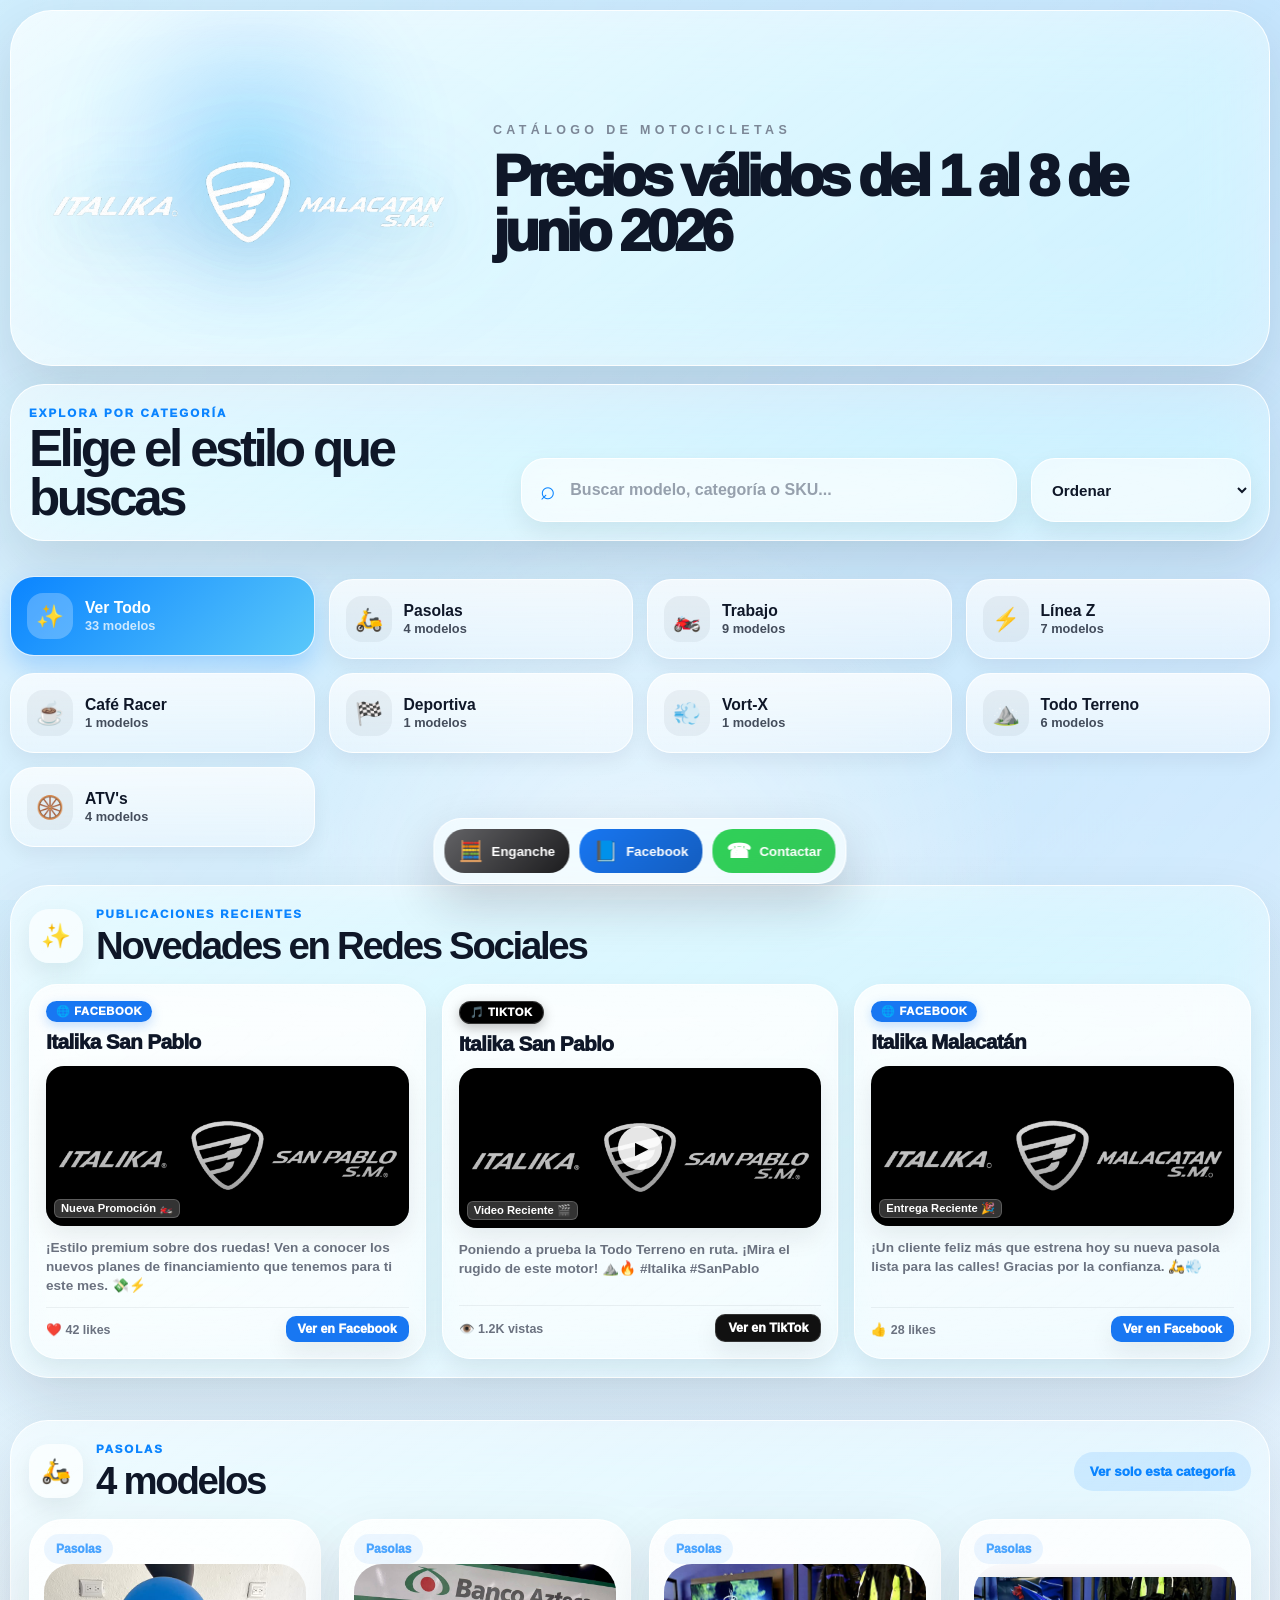
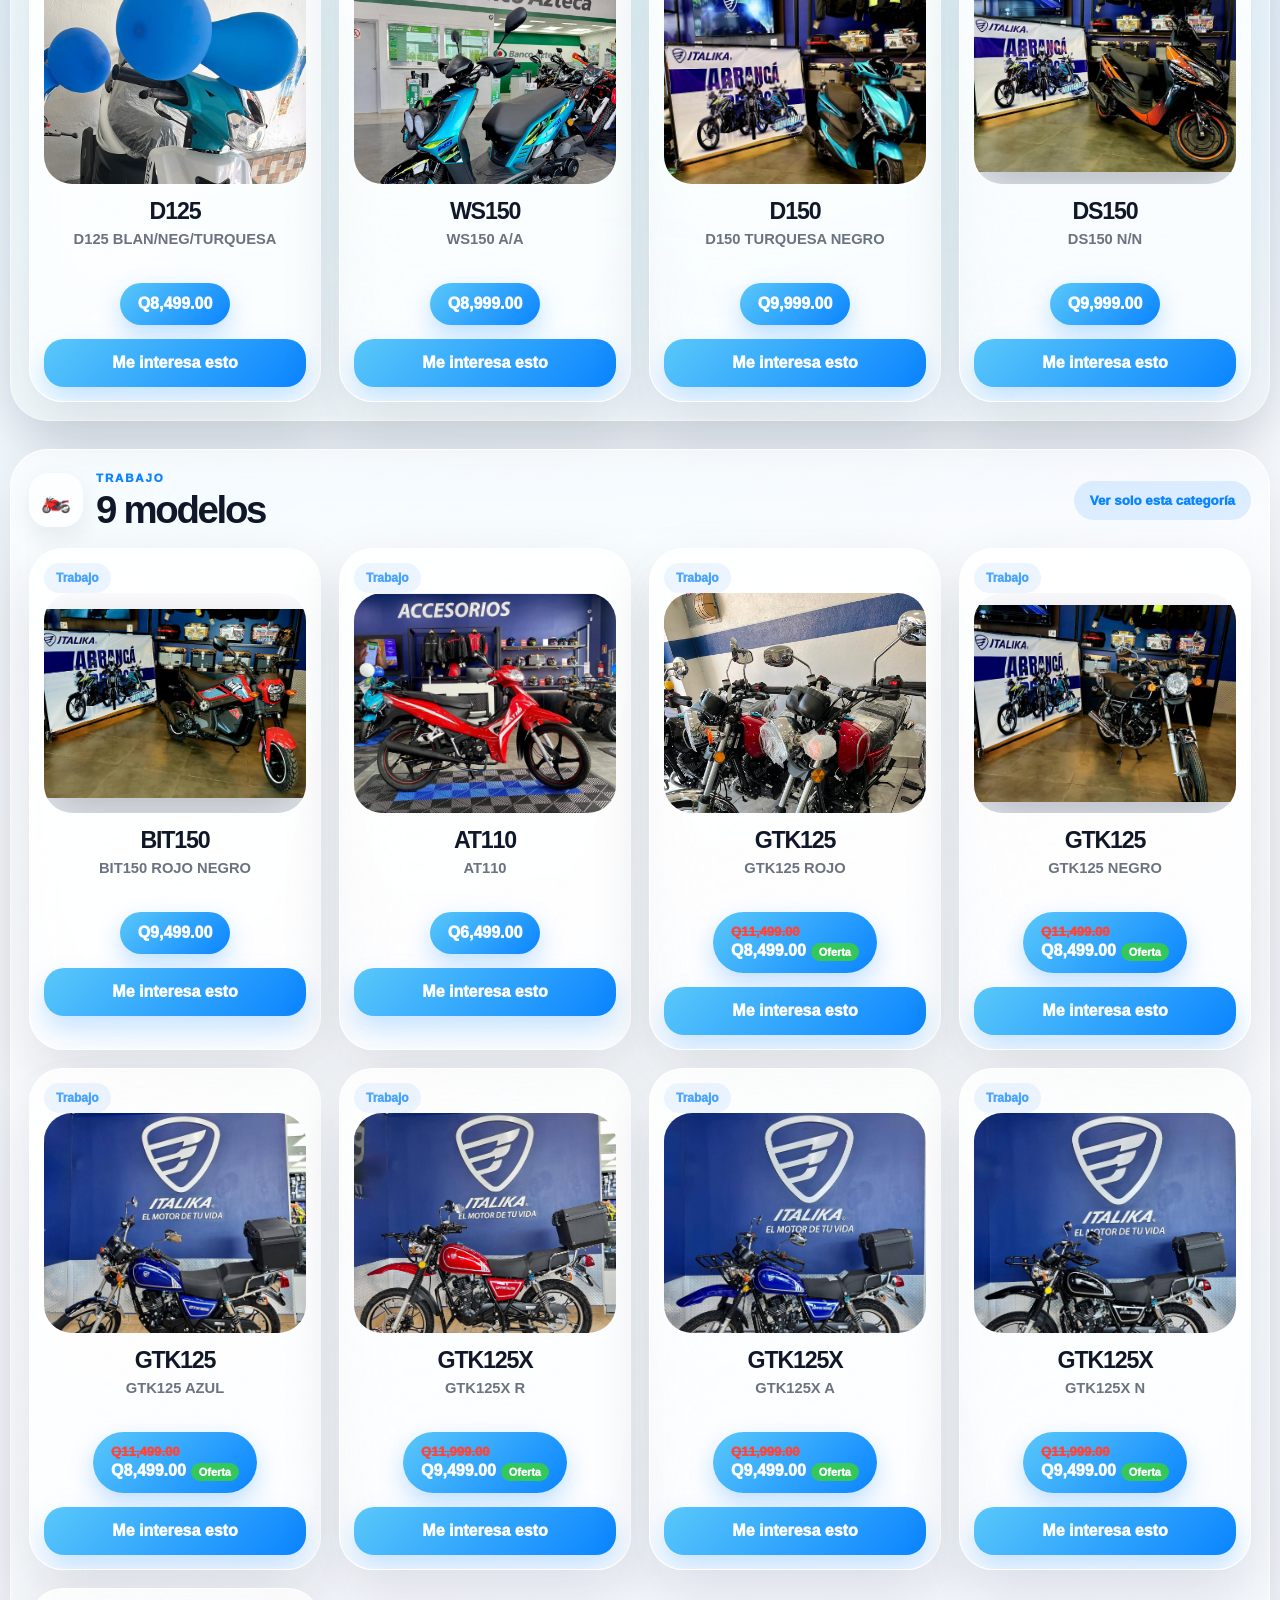
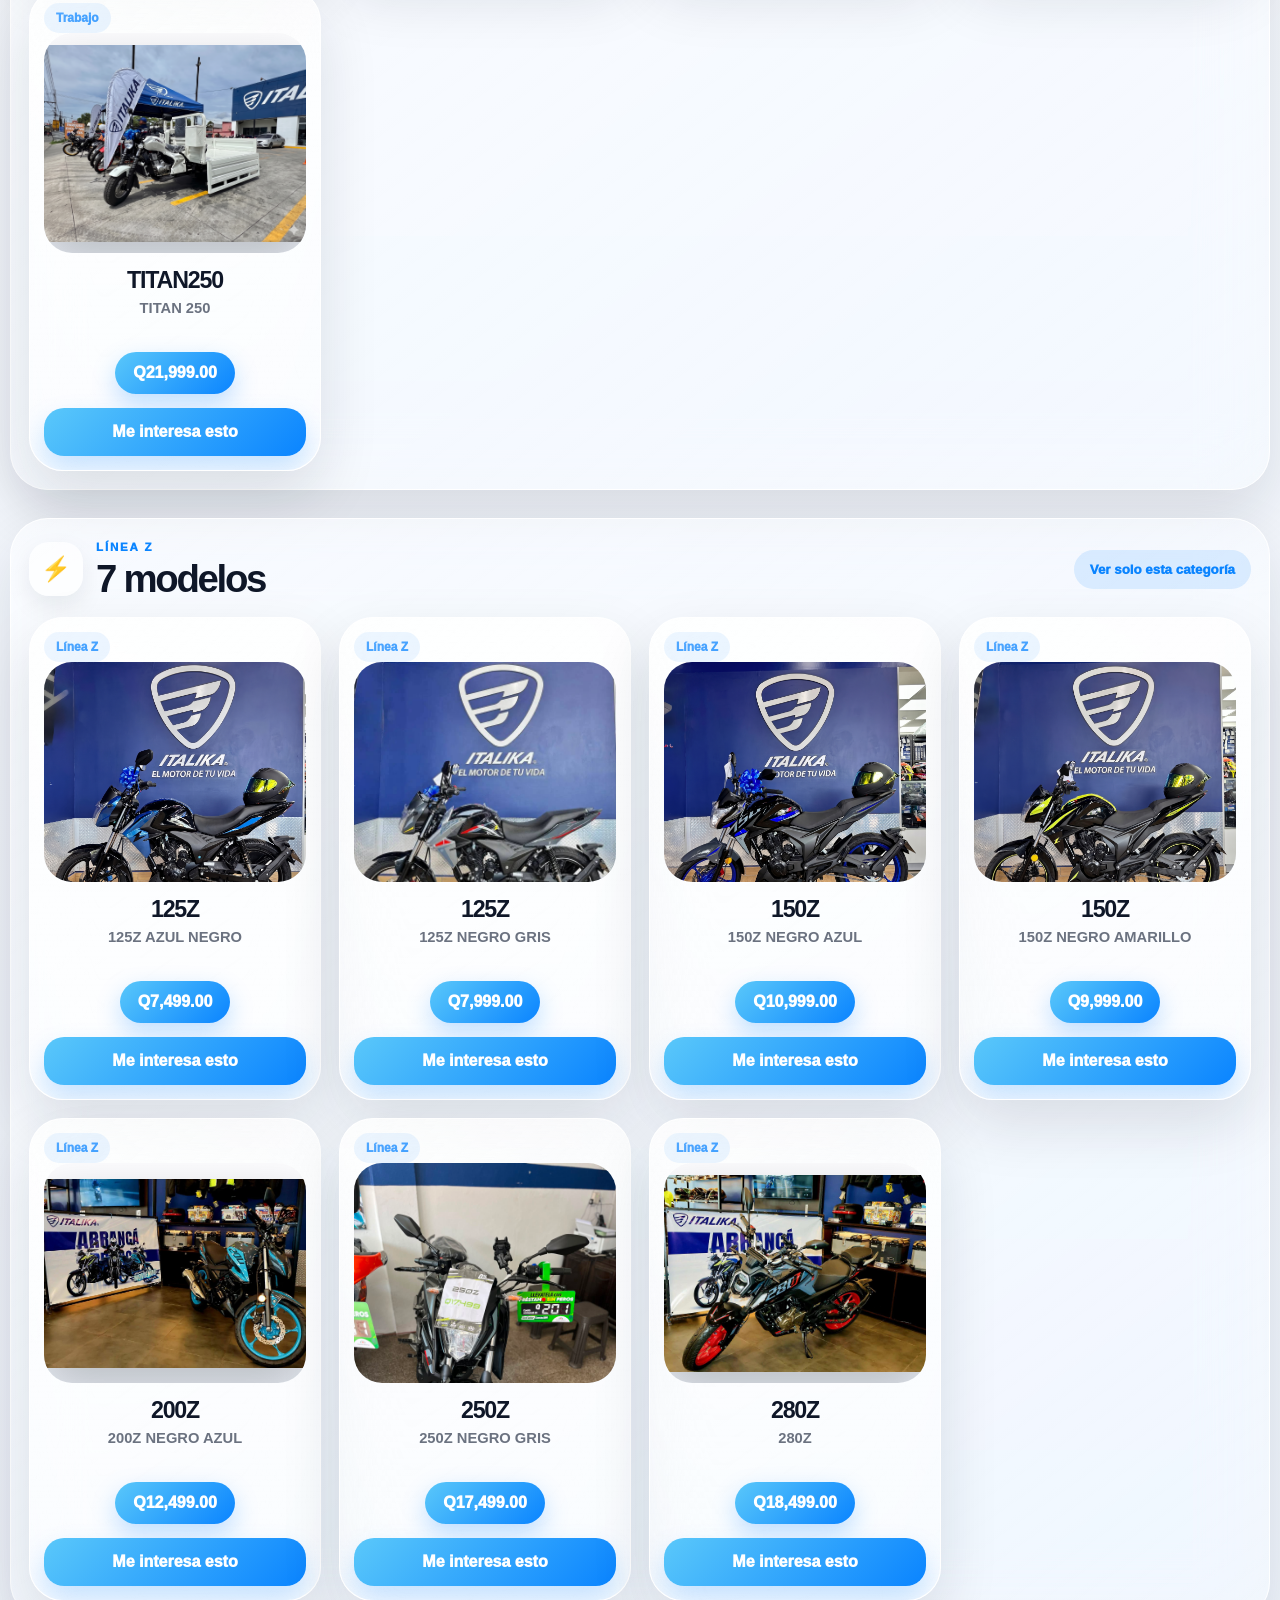
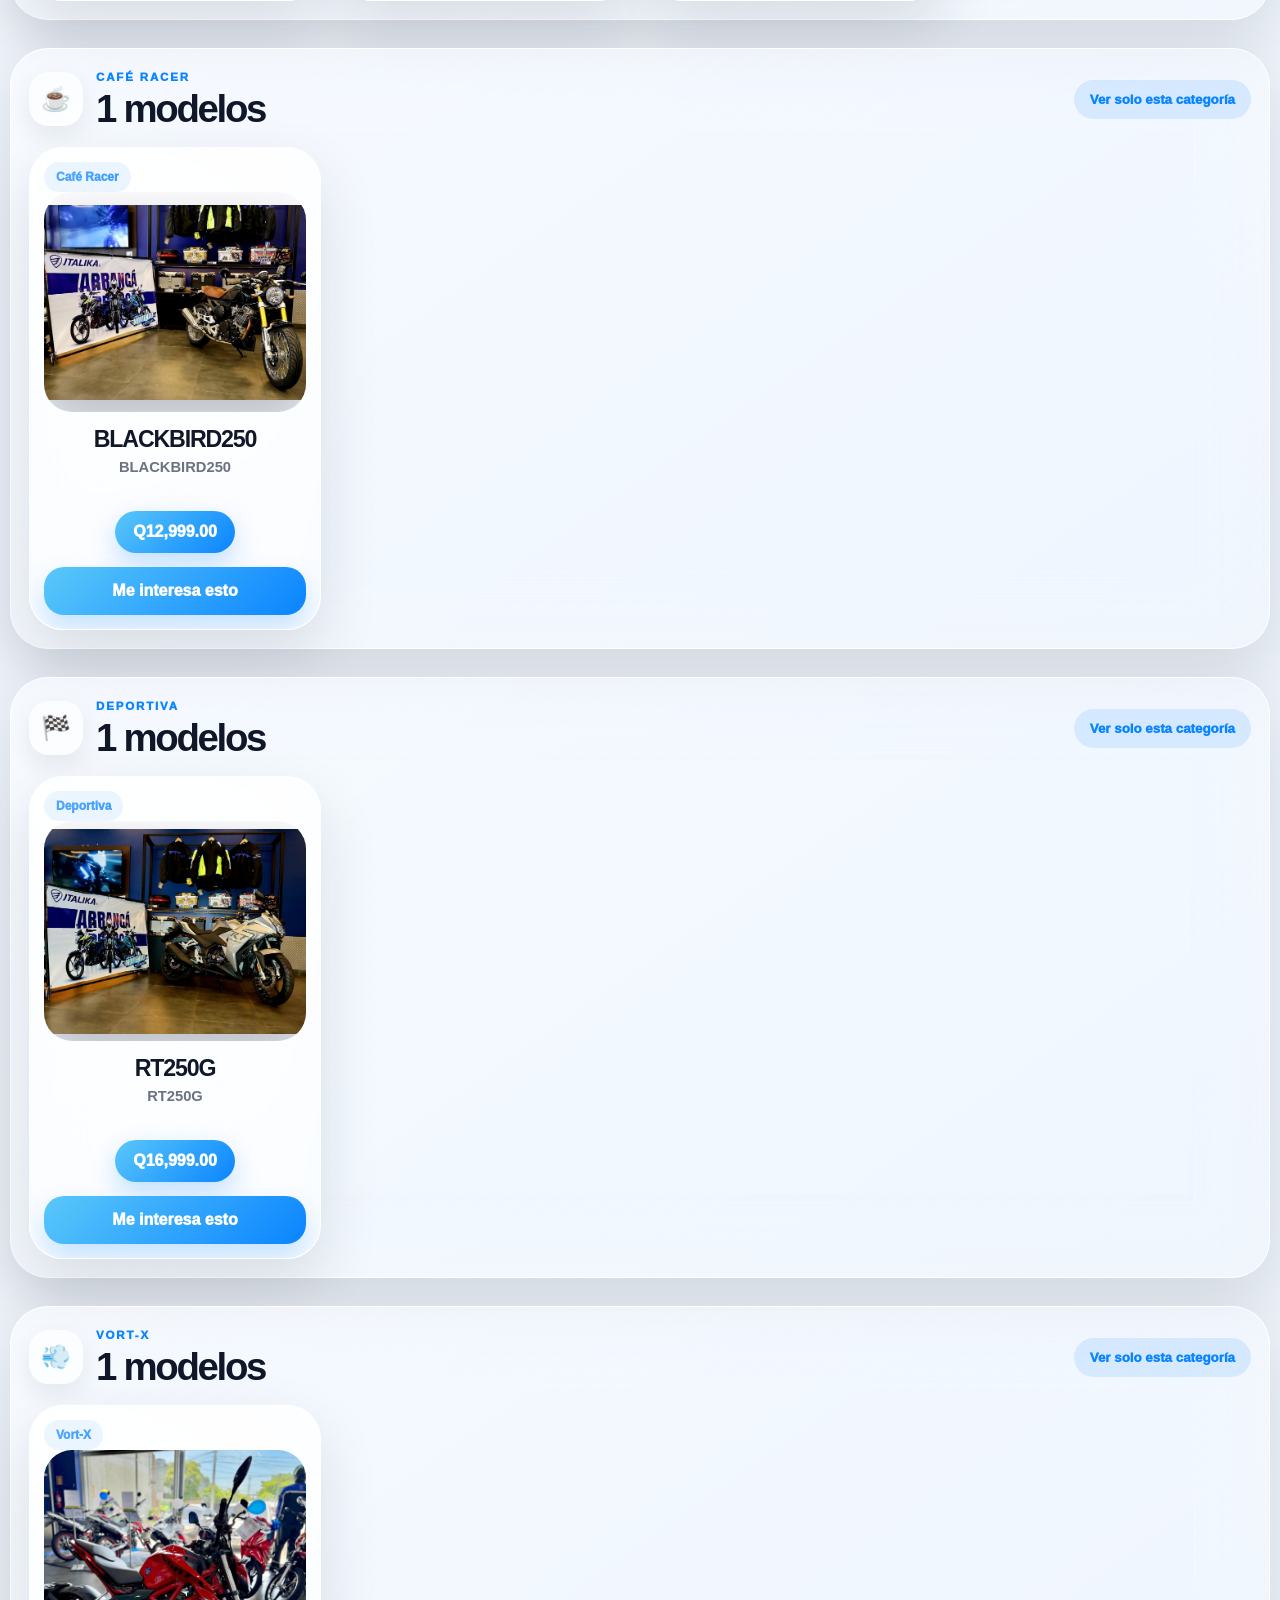
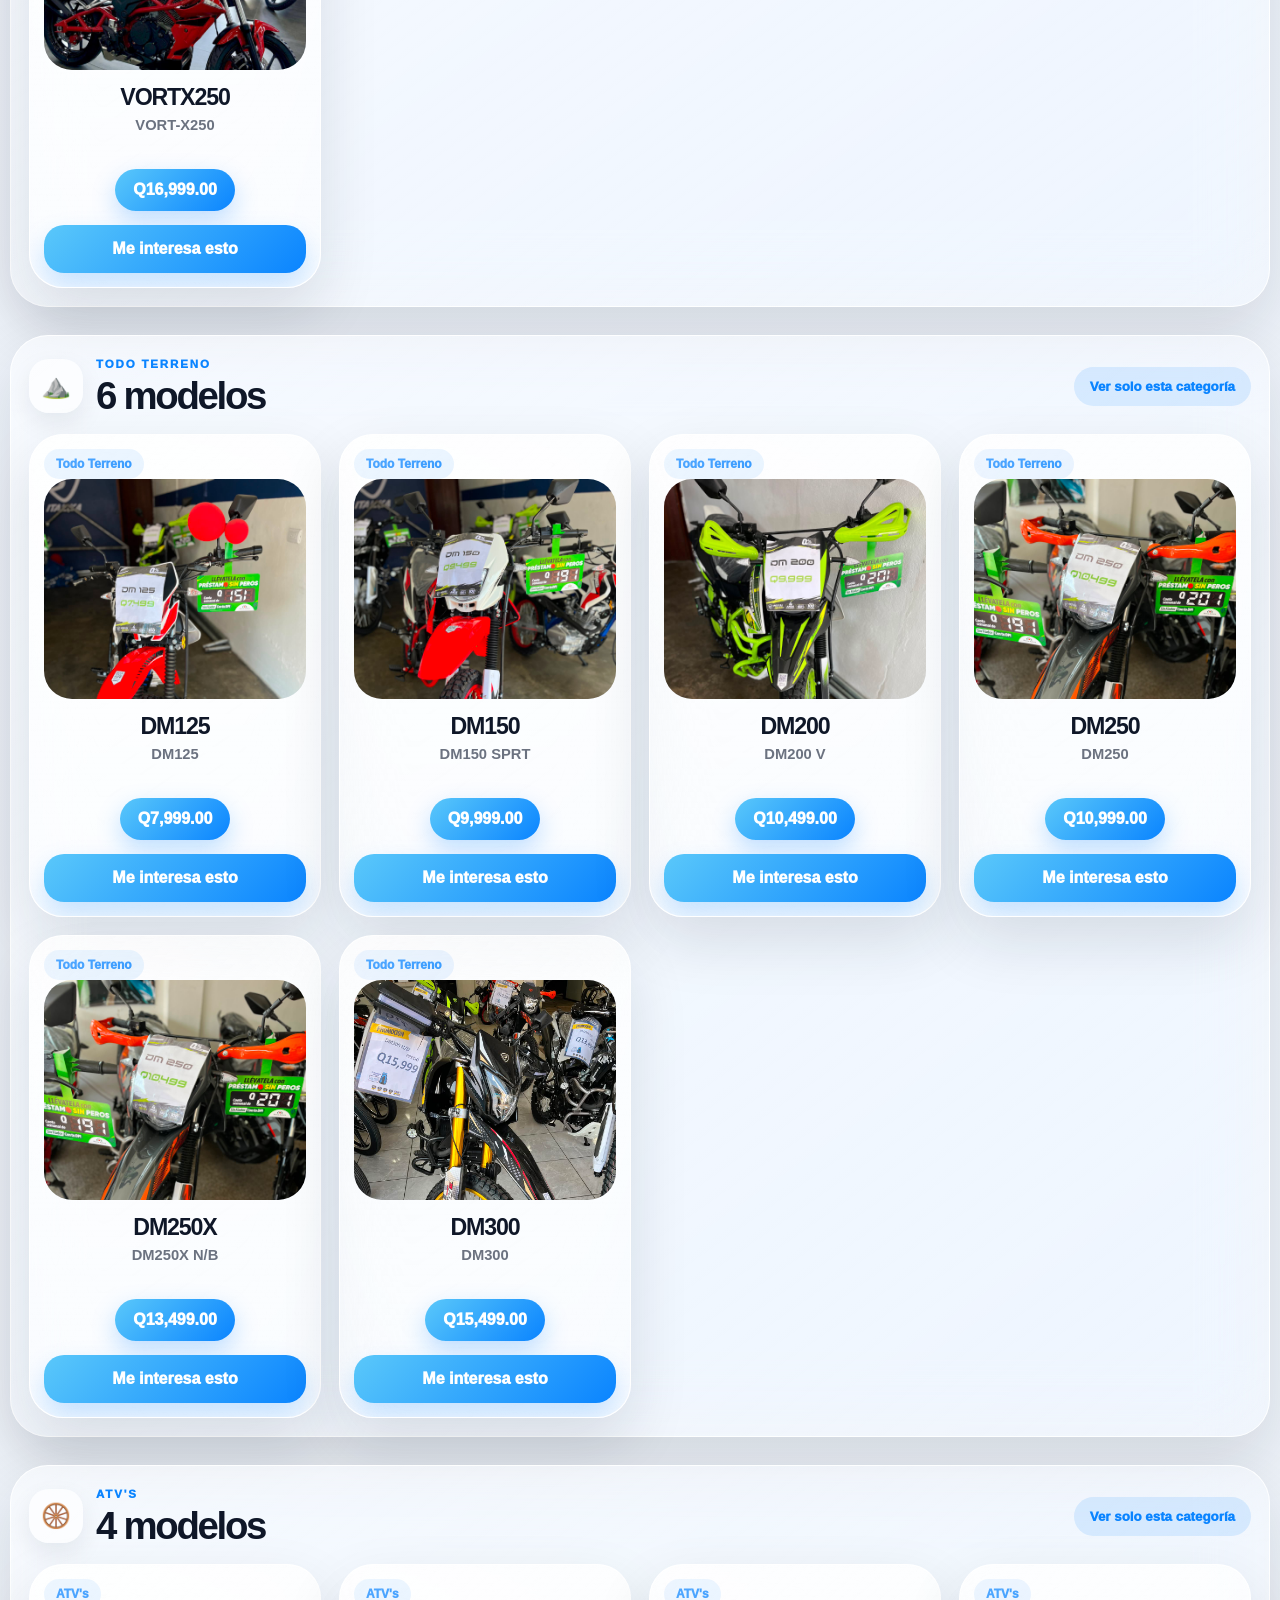
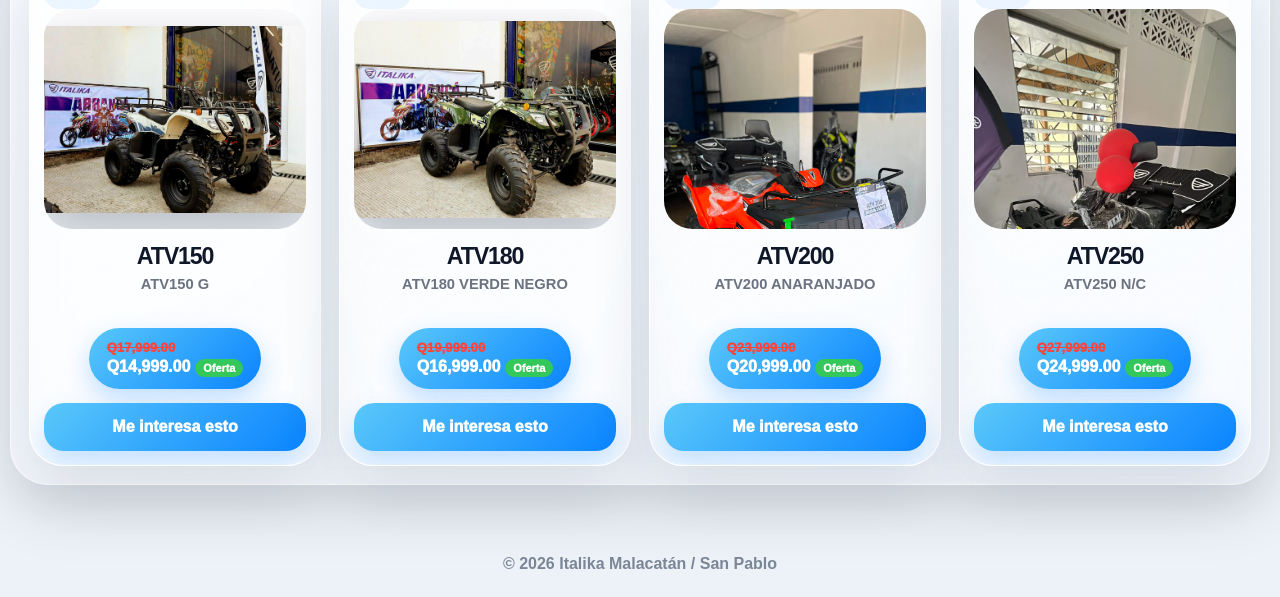
==== commit ec49bbaf: "Update index.html" ====
--- a/index.html
+++ b/index.html
@@ -11,7 +11,7 @@
   <img id="heroLogo" class="brand" src="assets/img/logo-malacatan.png" alt="Italika">
   <div class="heroGlow"></div><div class="heroText">
     <p>Catálogo de motocicletas</p>
-    <h1>Precios válidos del 26 al 31 de mayo 2026</h1>
+    <h1>Precios válidos del 1 al 8 de junio 2026</h1>
   </div>
 </header>
 
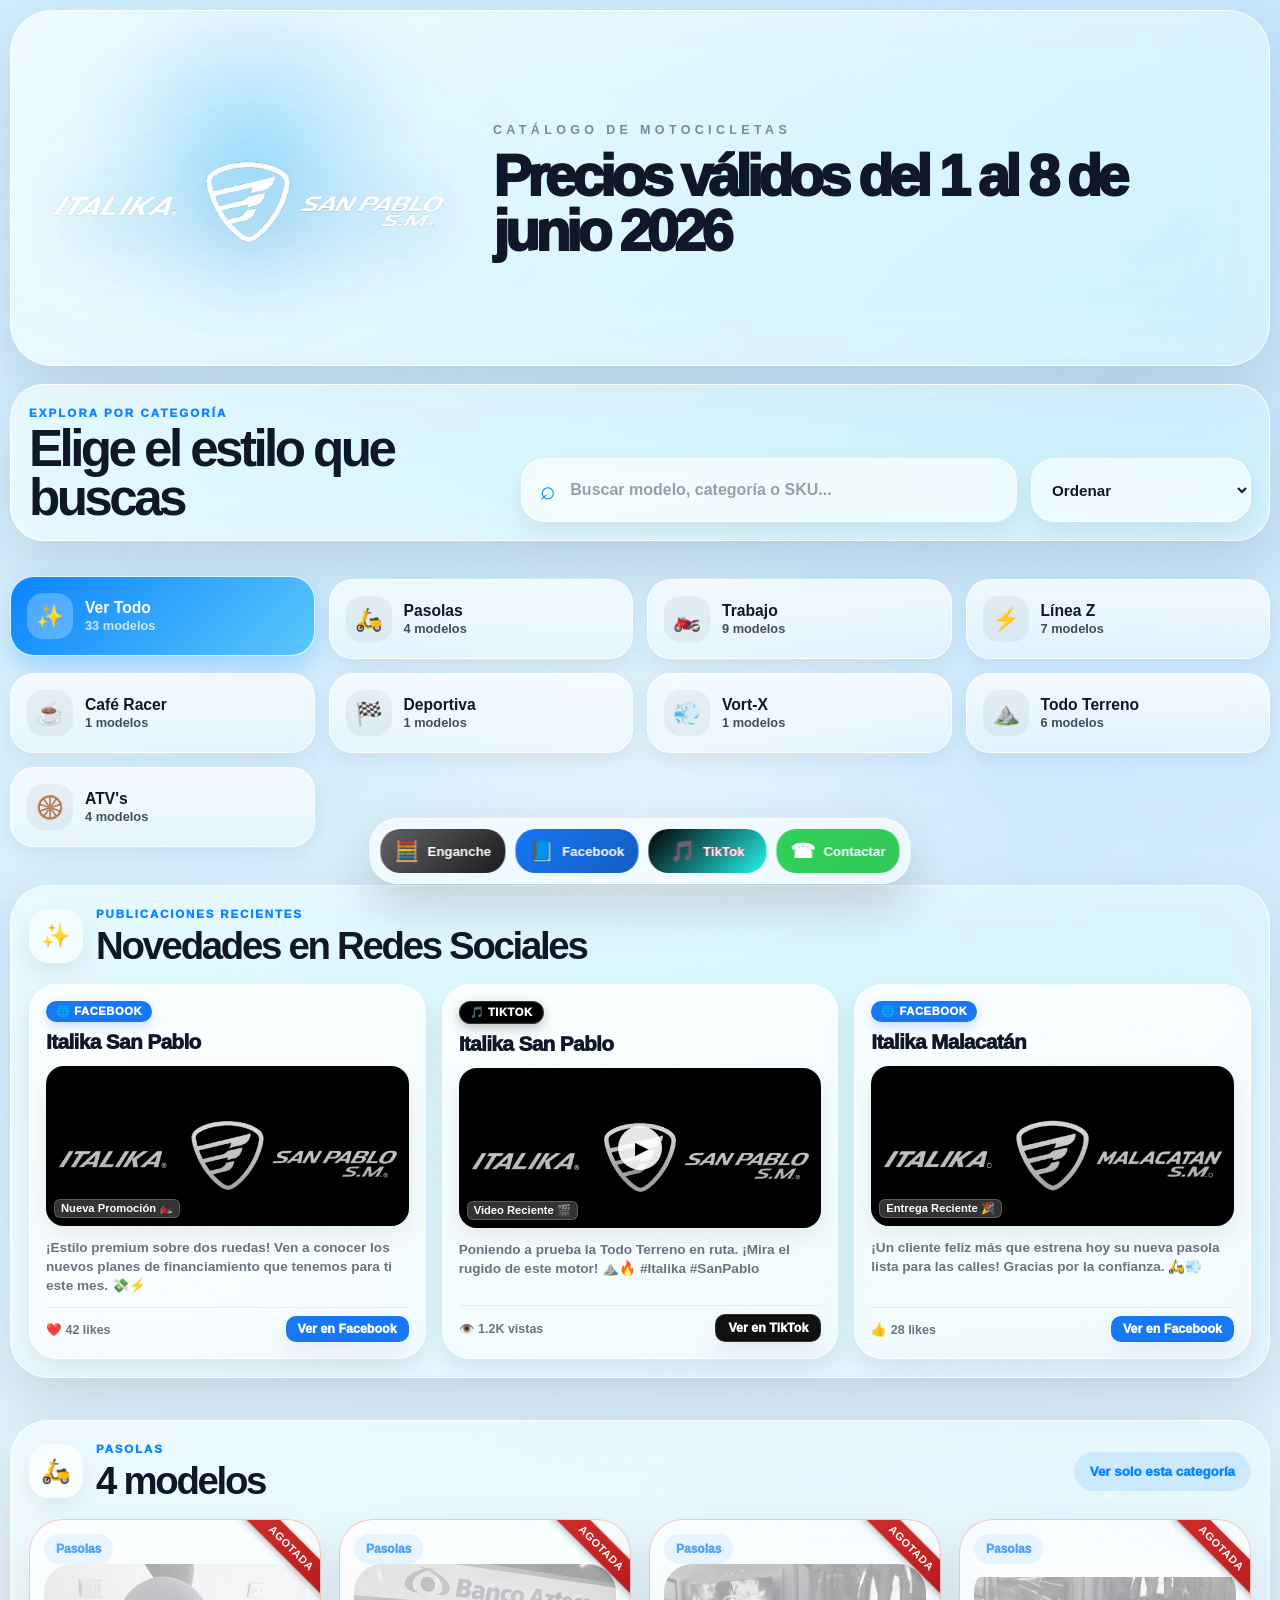
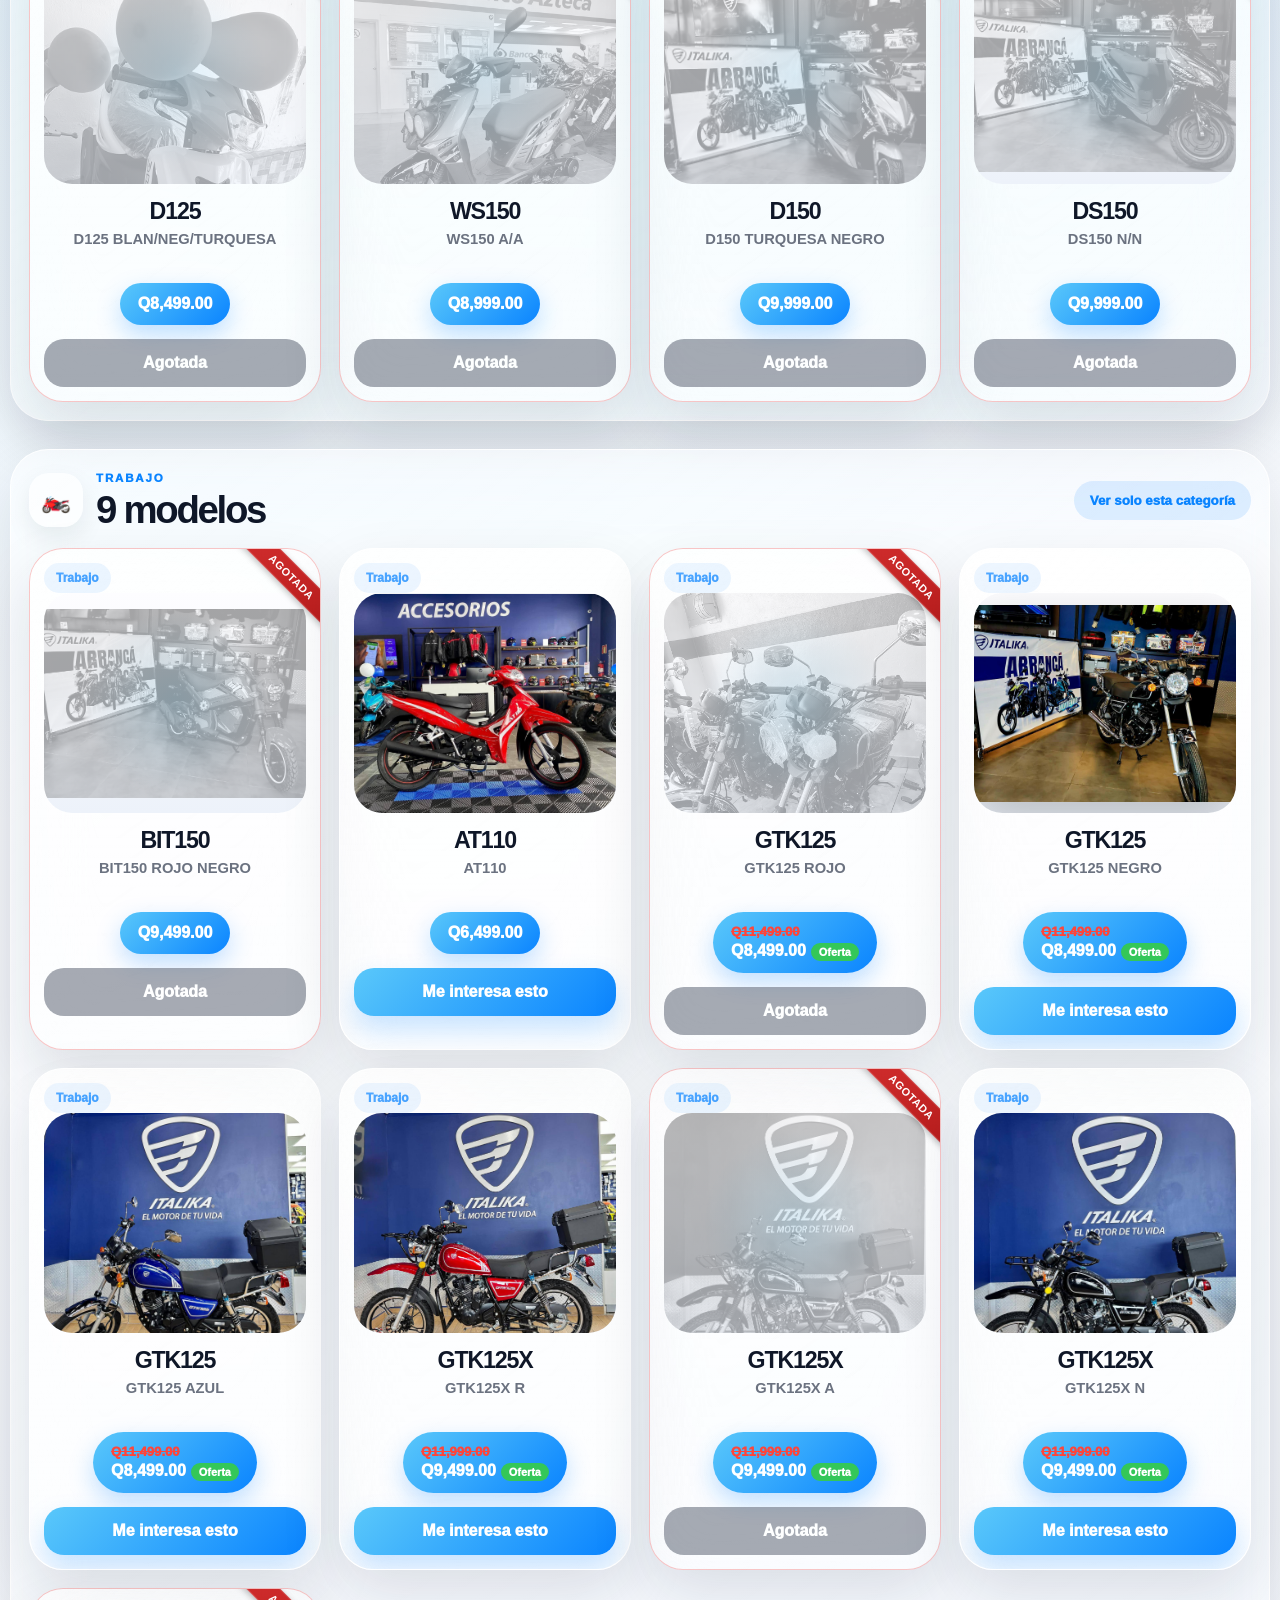
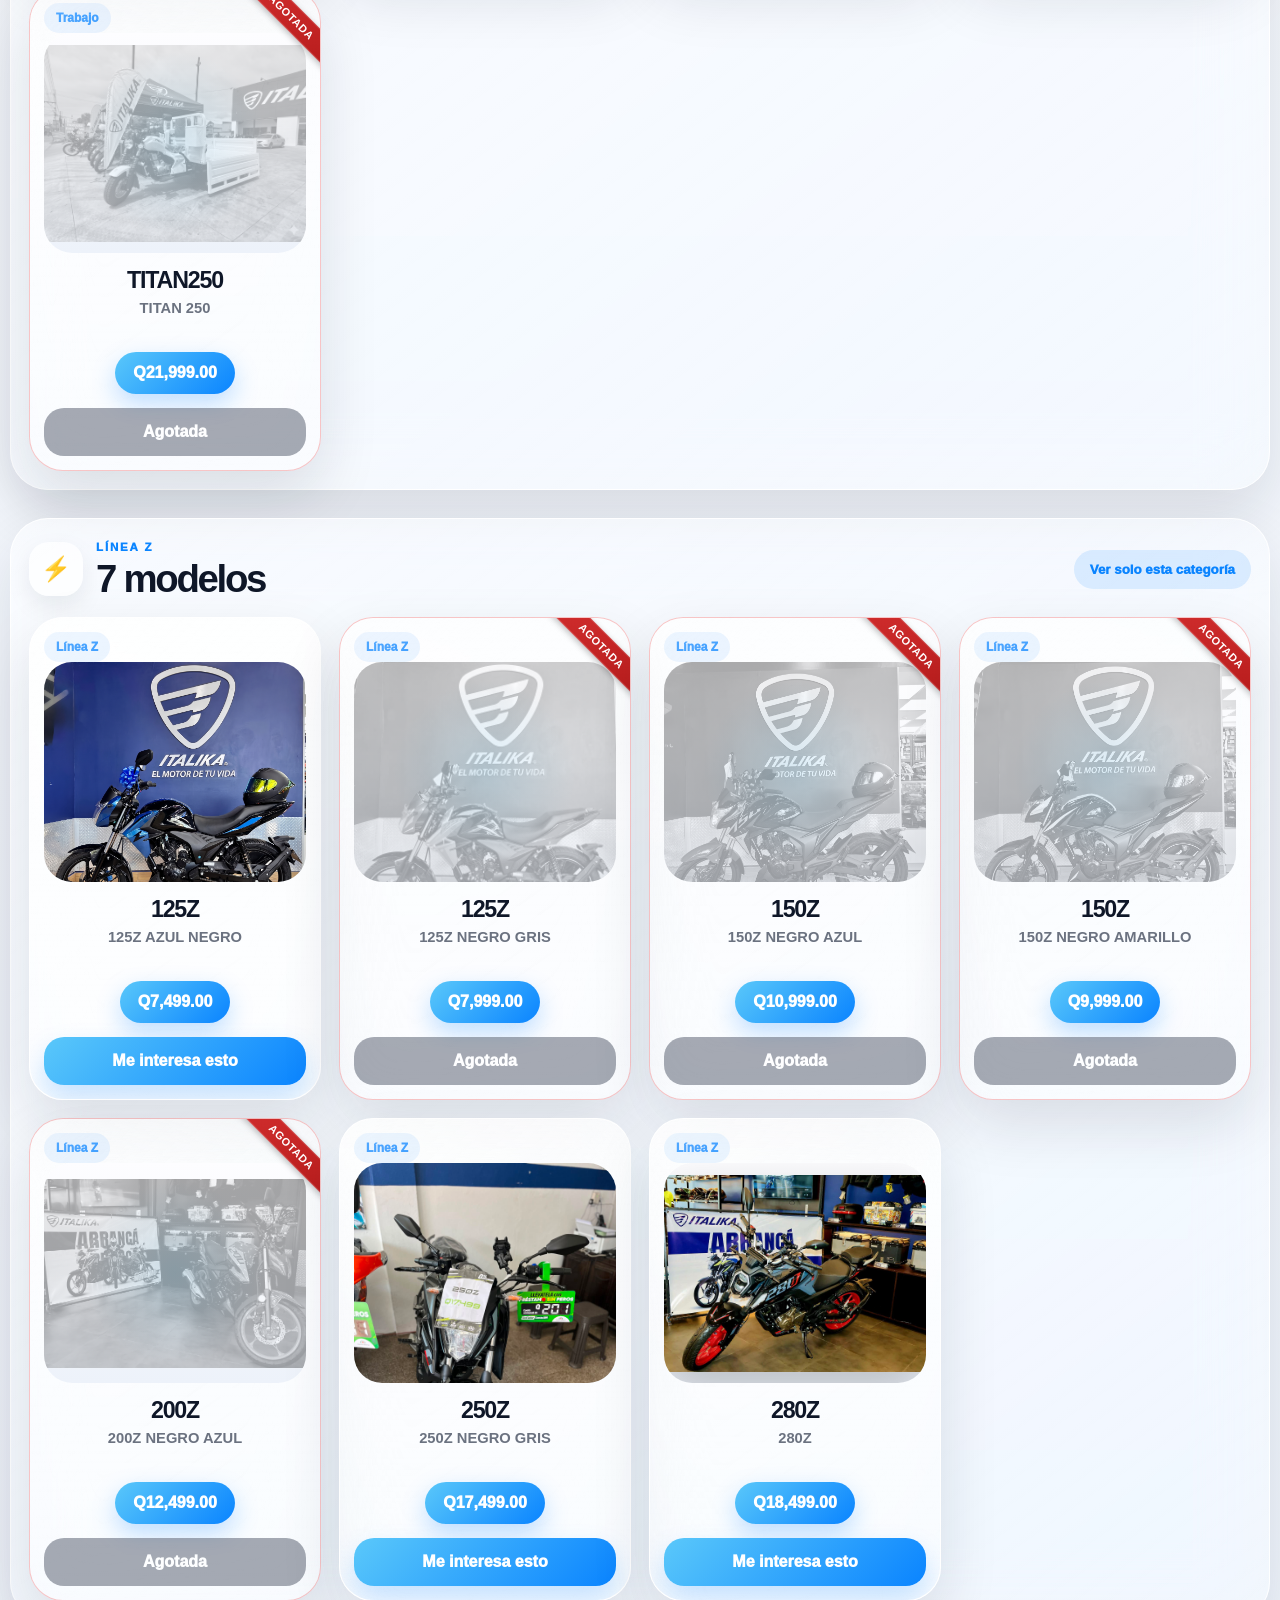
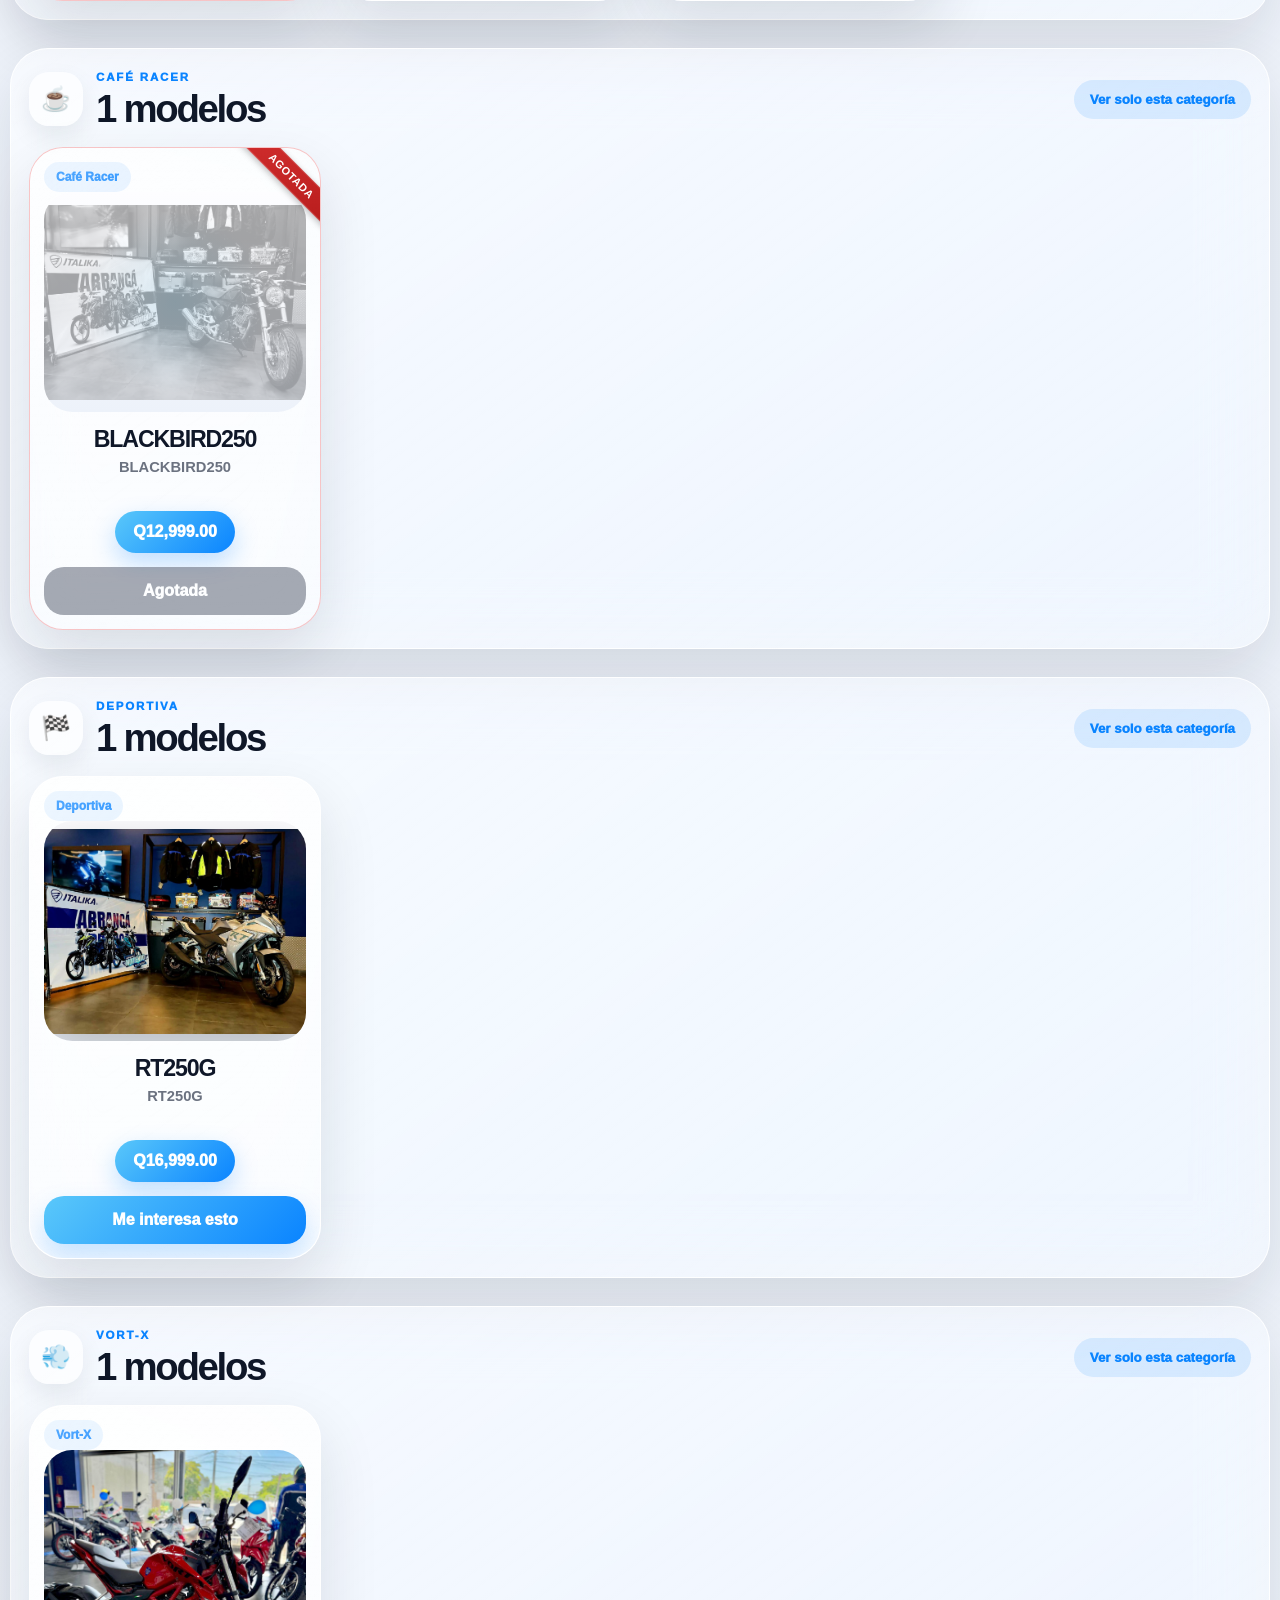
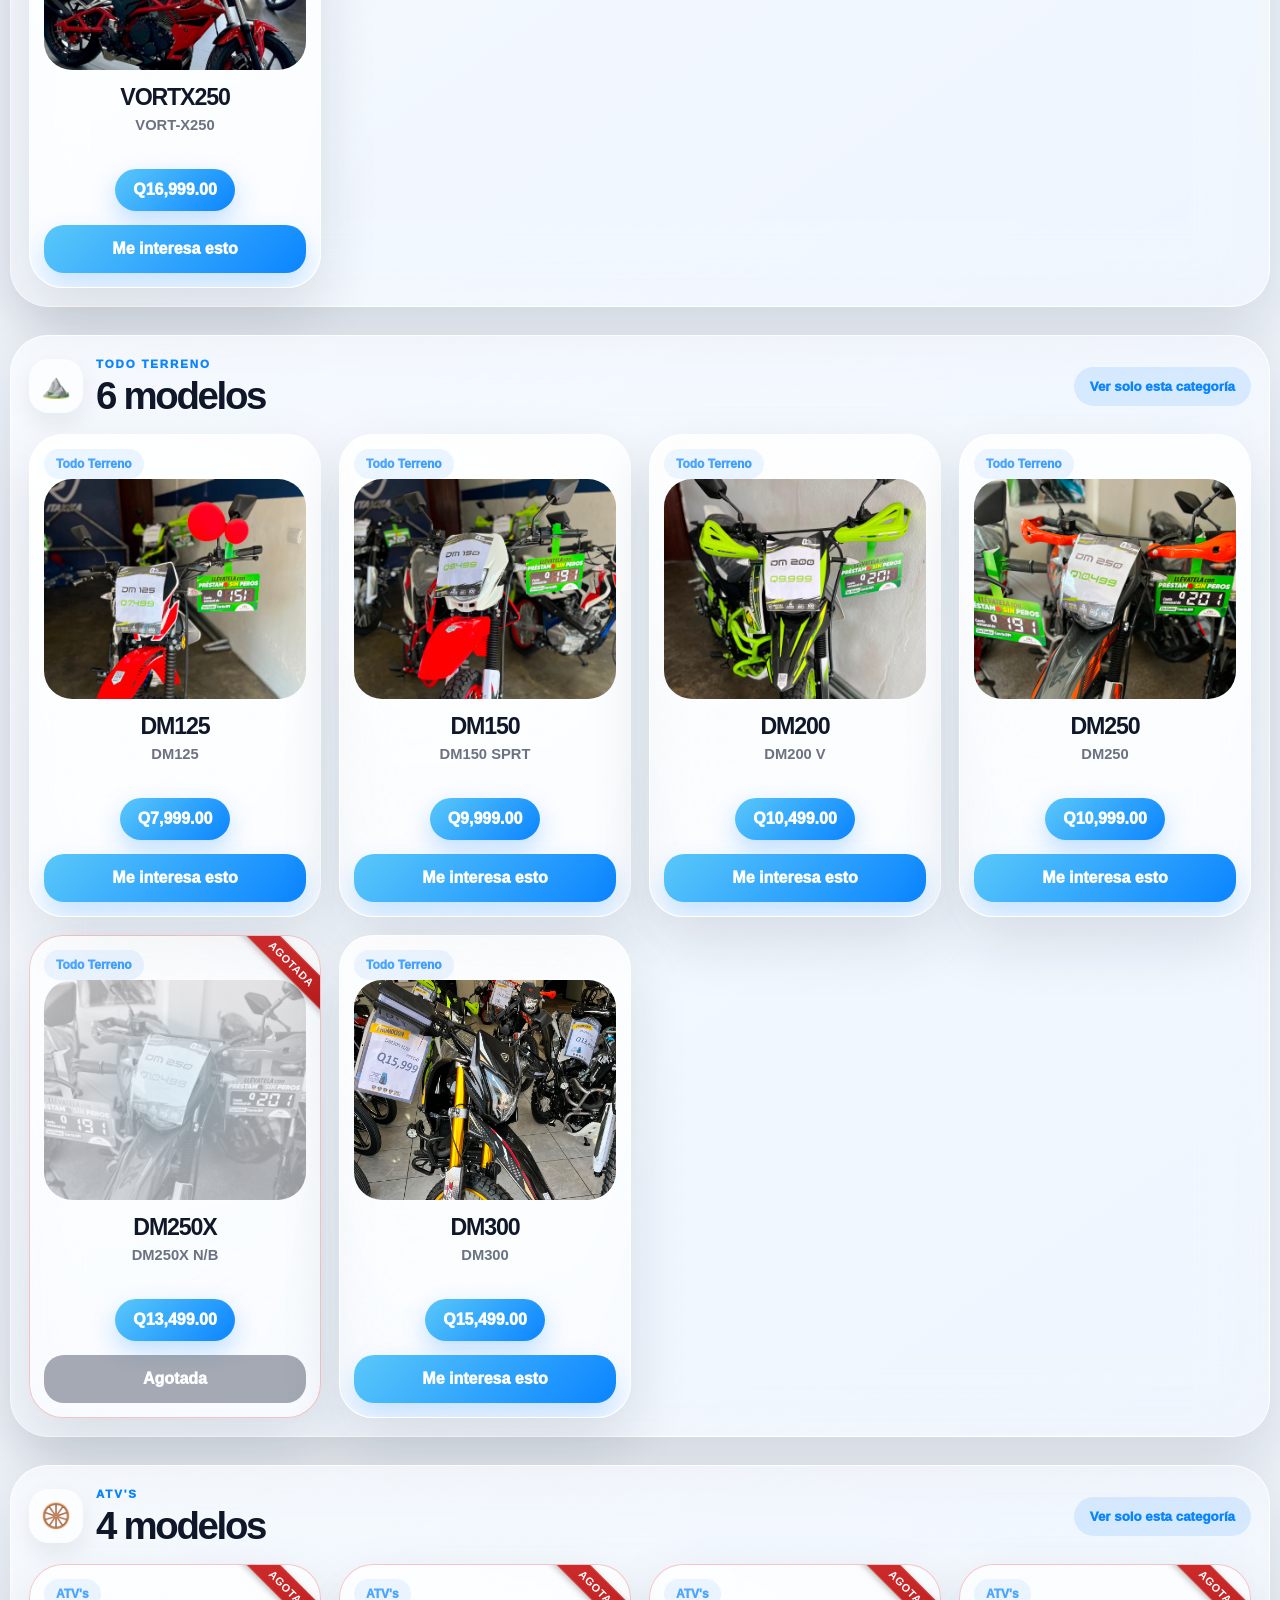
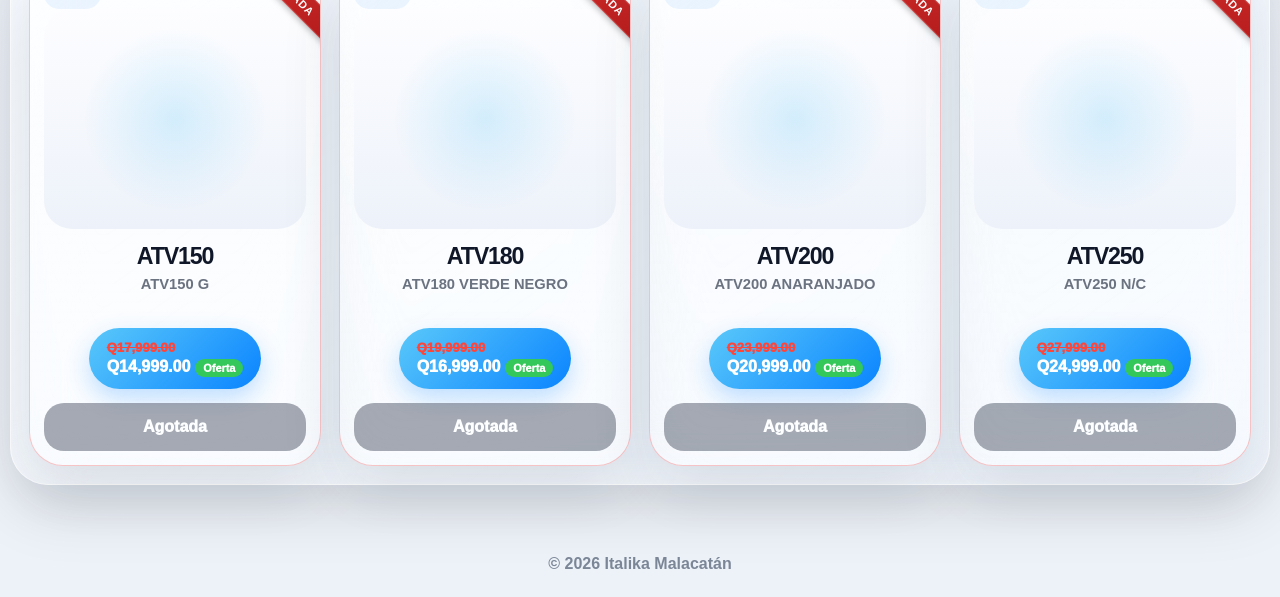
==== commit 4d8c735c: "Update index.html" ====
--- a/index.html
+++ b/index.html
@@ -4,6 +4,9 @@
 <meta charset="utf-8">
 <meta name="viewport" content="width=device-width,initial-scale=1">
 <title>Catálogo Italika</title>
+
+<link rel="icon" type="image/png" href="assets/img/logo-malacatan.png">
+
 <link rel="stylesheet" href="styles.css?v=20">
 </head>
 <body>
@@ -164,8 +167,8 @@
   <button class="x" data-close-agency>×</button>
   <h2>¿Con qué agencia deseas comunicarte?</h2>
   <p id="agencyText" class="muted">Te enviaremos a WhatsApp con todos los datos listos.</p>
-  <button class="agency" data-agency="malacatan"><img src="assets/img/logo-malacatan.png" alt=""><span>Malacatán</span></button>
-  <button class="agency" data-agency="sanpablo"><img src="assets/img/logo-sanpablo.png" alt=""><span>San Pablo</span></button>
+  <button class="agency" data-agency="malacatan"><img src="assets/img/logo-malacatan.png" alt=""></button>
+  <button class="agency" data-agency="sanpablo"><img src="assets/img/logo-sanpablo.png" alt=""></button>
 </dialog>
 
 <dialog id="calcDialog" class="dialog small">
@@ -179,8 +182,8 @@
     <em>Redondeo al siguiente Q100</em>
   </div>
   <p class="muted">¿Deseas comunicarte con nosotros?</p>
-  <button class="agency" data-calc-agency="malacatan"><img src="assets/img/logo-malacatan.png" alt=""><span>Malacatán</span></button>
-  <button class="agency" data-calc-agency="sanpablo"><img src="assets/img/logo-sanpablo.png" alt=""><span>San Pablo</span></button>
+  <button class="agency" data-calc-agency="malacatan"><img src="assets/img/logo-malacatan.png" alt=""></button>
+  <button class="agency" data-calc-agency="sanpablo"><img src="assets/img/logo-sanpablo.png" alt=""></button>
 </dialog>
 
 <dialog id="loadingDialog" class="dialog loadingDialog">
@@ -193,7 +196,7 @@
   </div>
 </dialog>
 
-<footer>© 2026 Italika Malacatán / San Pablo</footer>
+<footer>© 2026 Italika Malacatán</footer>
 <script src="data.js?v=20"></script>
 <script src="app.js?v=20"></script>
 </body>
--- a/styles.css
+++ b/styles.css
@@ -1,4 +1,3 @@
-
 *{box-sizing:border-box}
 :root{
 --bg:#eef2f9;
@@ -505,8 +504,6 @@
 .heroText h1{font-size:2.15rem}
 }
 
-
-/* V19: catálogo agrupado y botones reubicados */
 .wrap{
   display:grid;
   gap:18px;
@@ -548,41 +545,41 @@
   gap:14px;
 }
 .categoryTile{
-  border:1px solid rgba(255,255,255,.9);
-  border-radius:30px;
-  padding:18px;
-  background:linear-gradient(180deg,rgba(255,255,255,.70),rgba(255,255,255,.38));
-  box-shadow:var(--shadow2);
+  border:1px solid rgba(255,255,255,.9) !important;
+  border-radius:30px !important;
+  padding:18px !important;
+  background:linear-gradient(180deg,rgba(255,255,255,.70),rgba(255,255,255,.38)) !important;
+  box-shadow:var(--shadow2) !important;
   backdrop-filter:blur(24px) saturate(1.8);
   -webkit-backdrop-filter:blur(24px) saturate(1.8);
-  display:flex;
-  align-items:center;
-  gap:14px;
-  text-align:left;
-  cursor:pointer;
-  color:var(--text);
-  transition:.22s ease;
+  display:flex !important;
+  align-items:center !important;
+  gap:14px !important;
+  text-align:left !important;
+  cursor:pointer !important;
+  color:var(--text) !important;
+  transition:.22s ease !important;
 }
 .categoryTile:hover,.categoryTile.active{
-  transform:translateY(-4px);
-  background:linear-gradient(135deg,rgba(90,200,250,.68),rgba(10,132,255,.68));
-  color:white;
+  transform:translateY(-4px) !important;
+  background:linear-gradient(135deg,rgba(90,200,250,.68),rgba(10,132,255,.68)) !important;
+  color:white !important;
 }
 .tileIcon{
-  width:52px;
-  height:52px;
-  display:grid;
-  place-items:center;
-  border-radius:18px;
-  background:rgba(255,255,255,.58);
-  font-size:1.55rem;
+  width:52px !important;
+  height:52px !important;
+  display:grid !important;
+  place-items:center !important;
+  border-radius:18px !important;
+  background:rgba(255,255,255,.58) !important;
+  font-size:1.55rem !important;
 }
 .tileText b{
-  display:block;
-  font-size:1.05rem;
+  display:block !important;
+  font-size:1.05rem !important;
 }
 .tileText small{
-  color:inherit;
+  color:inherit !important;
   opacity:.76;
   font-weight:800;
 }
@@ -711,10 +708,9 @@
 }
 @media(max-width:480px){
   .categoryCards{grid-template-columns:1fr}
-  .categoryTile{padding:14px}
-  .categorySection{padding:12px;border-radius:28px}
-}
-/* --- DISEÑO AVANZADO PREMIUM PARA NOVEDADES GRAFICAS --- */
+  .categoryTile{padding:14px !important;}
+}
+
 .novedadesSection {
   margin-bottom: 14px;
 }
@@ -728,7 +724,7 @@
   background: linear-gradient(180deg, rgba(255, 255, 255, 0.75), rgba(255, 255, 255, 0.45));
   border: 1px solid rgba(255, 255, 255, 0.9);
   border-radius: 32px;
-  padding: 16px;
+  padding: 166px;
   display: flex;
   flex-direction: column;
   gap: 12px;
@@ -771,7 +767,6 @@
   letter-spacing: -0.03em;
 }
 
-/* Contenedor Gráfico de Previsualización */
 .previewMedia {
   position: relative;
   width: 100%;
@@ -795,7 +790,6 @@
   transform: scale(1.04);
 }
 
-/* Capas y Adornos del Video/Foto */
 .mediaOverlay {
   position: absolute;
   inset: 0;
@@ -869,7 +863,6 @@
 .novedadBtn.fb { background: linear-gradient(135deg, #1877f2, #0a66d6); }
 .novedadBtn.tk { background: linear-gradient(135deg, #111, #333); border: 1px solid rgba(255,255,255,0.15); }
 
-/* Adaptaciones de Botones del Dock Inferior */
 .dockBtn.fb { background: linear-gradient(135deg, #1877f2, #145dbf); }
 .dockBtn.tk { background: linear-gradient(135deg, #010101, #25f4ee); color: #fff; text-shadow: 0 0 2px #fe2c55; }
 
@@ -883,7 +876,7 @@
   #dynamicSocialBtns { width: 100%; display: flex; gap: 10px; }
   #dynamicSocialBtns .dockBtn { min-width: 0; flex: 1; }
 }
-/* --- REPARACIÓN DE TARJETAS DE CATEGORÍA PREMIUM --- */
+
 .categoryCards {
   display: grid;
   grid-template-columns: repeat(4, minmax(0, 1fr));
@@ -948,7 +941,7 @@
   .categoryCards { grid-template-columns: 1fr; }
   .categoryTile { padding: 14px !important; }
 }
-/* --- REDISEÑO Y CORRECCIÓN DE CATEGORÍAS ÚNICAS PREMIUM --- */
+
 .categoryCards {
   display: grid;
   grid-template-columns: repeat(4, minmax(0, 1fr));
@@ -1014,7 +1007,6 @@
   font-size: 0.8rem !important;
 }
 
-/* --- ESTILOS DE NOVEDADES MANTENIDOS --- */
 .novedadesSection { margin-bottom: 24px; }
 .novedadesGrid { display: grid; grid-template-columns: repeat(3, 1fr); gap: 16px; margin-top: 14px; }
 .novedadCard { background: linear-gradient(180deg, rgba(255, 255, 255, 0.75), rgba(255, 255, 255, 0.45)); border: 1px solid rgba(255, 255, 255, 0.9); border-radius: 28px; padding: 16px; display: flex; flex-direction: column; gap: 12px; box-shadow: 0 10px 25px rgba(15,23,40,0.08); backdrop-filter: blur(20px); -webkit-backdrop-filter: blur(20px); transition: transform 0.25s ease; }
@@ -1036,7 +1028,6 @@
 .dockBtn.fb { background: linear-gradient(135deg, #1877f2, #145dbf); }
 .dockBtn.tk { background: linear-gradient(135deg, #010101, #25f4ee); color: #fff; }
 
-/* --- RESPONSIVO --- */
 @media(max-width: 1100px) {
   .categoryCards { grid-template-columns: repeat(3, minmax(0, 1fr)); }
   .novedadesGrid { grid-template-columns: repeat(2, 1fr); }
@@ -1052,3 +1043,42 @@
 @media(max-width: 480px) {
   .categoryCards { grid-template-columns: 1fr; }
 }
+
+/* --- ESTILOS DE CINTA DIAGONAL ROJA PARA MOTOS AGOTADAS --- */
+.card.is-agotada {
+  position: relative;
+  overflow: hidden !important; /* Mantiene la cinta dentro de los bordes redondeados */
+  border-color: rgba(239, 68, 68, 0.3) !important;
+  background: linear-gradient(180deg, rgba(255, 255, 255, 0.5), rgba(255, 255, 255, 0.3)) !important;
+}
+
+.card.is-agotada .photo img {
+  filter: grayscale(1) blur(0.5px) opacity(0.35);
+}
+
+.card.is-agotada .interest {
+  background: #6b7280 !important;
+  box-shadow: none !important;
+  cursor: not-allowed;
+  opacity: 0.6;
+}
+
+/* Cinta roja esquinada */
+.badgeAgotado {
+  position: absolute;
+  top: 16px;
+  right: -34px;
+  z-index: 25;
+  background: linear-gradient(135deg, #d32f2f, #b71c1c);
+  color: #ffffff;
+  font-size: 0.68rem;
+  font-weight: 900;
+  text-transform: uppercase;
+  text-align: center;
+  width: 125px;
+  padding: 5px 0;
+  transform: rotate(45deg);
+  box-shadow: 0 2px 6px rgba(0,0,0,0.25);
+  letter-spacing: 0.06em;
+  border: 1px solid rgba(255, 255, 255, 0.15);
+}
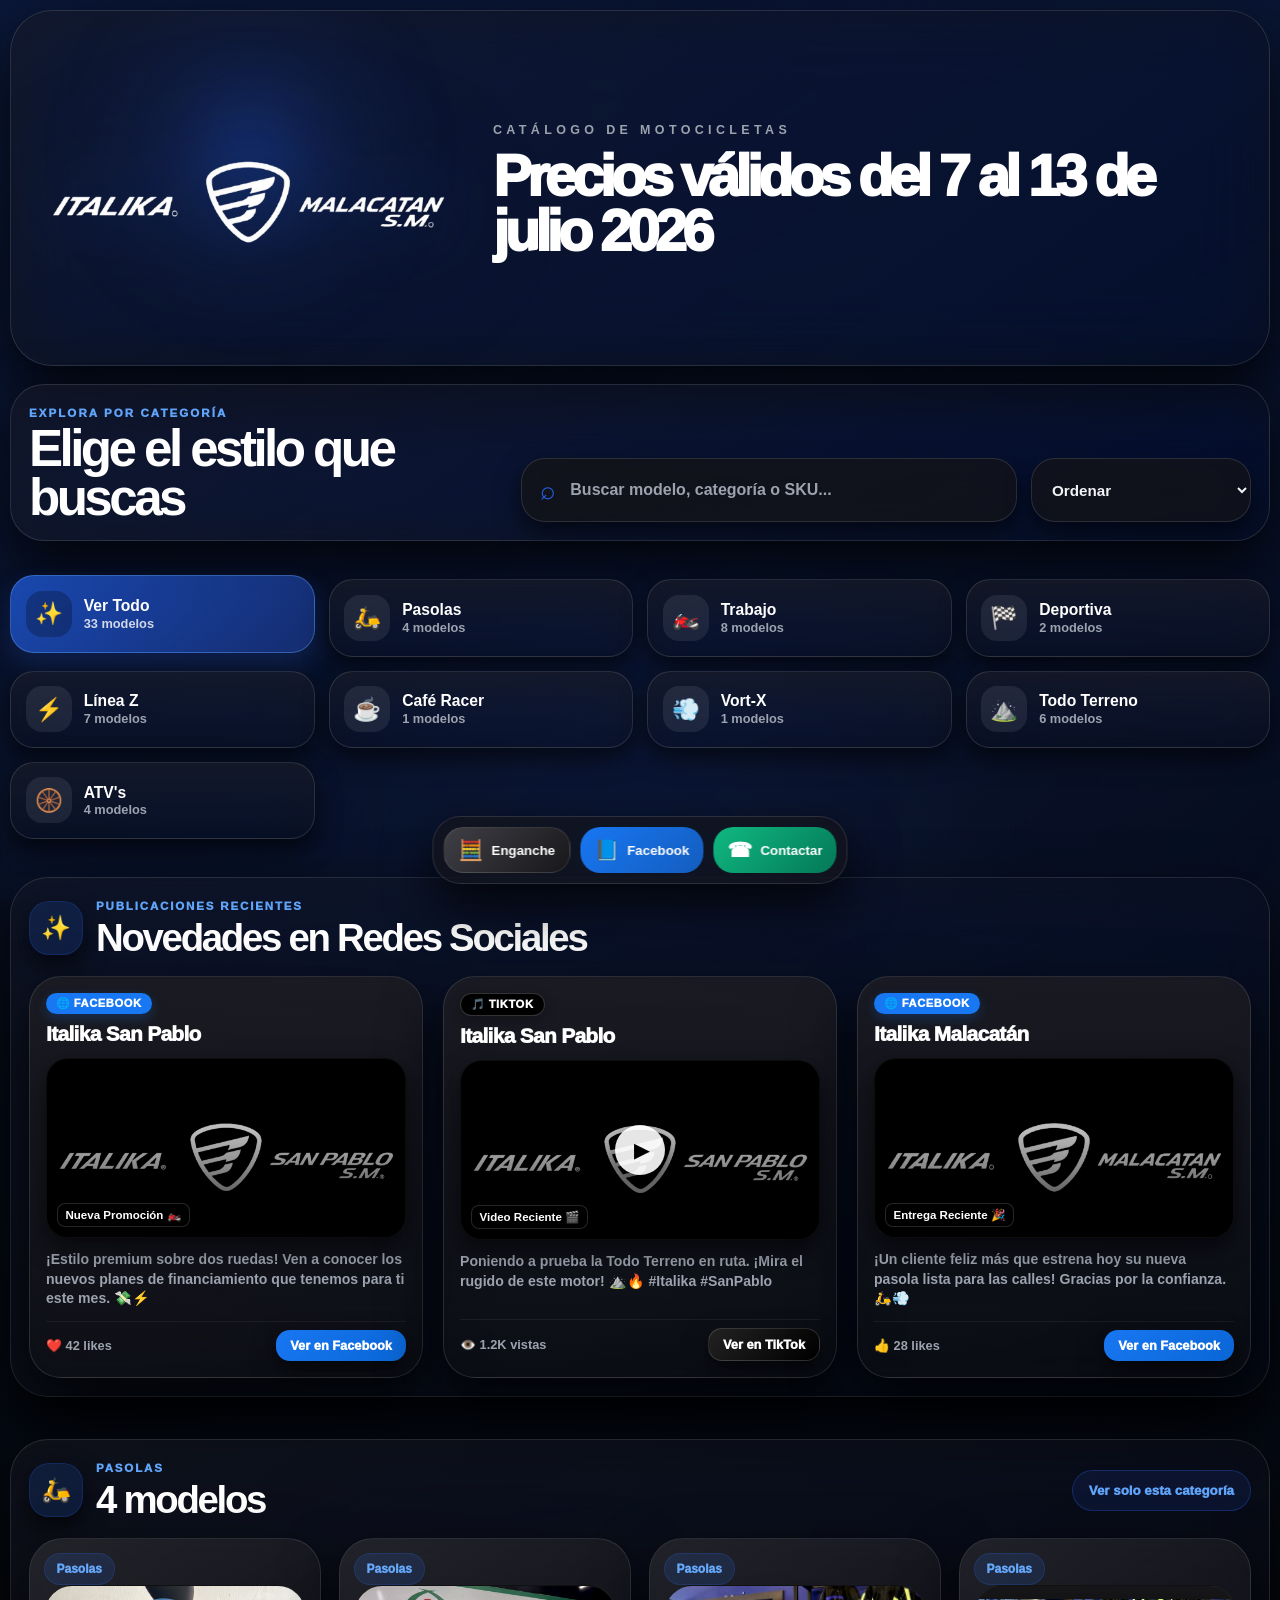
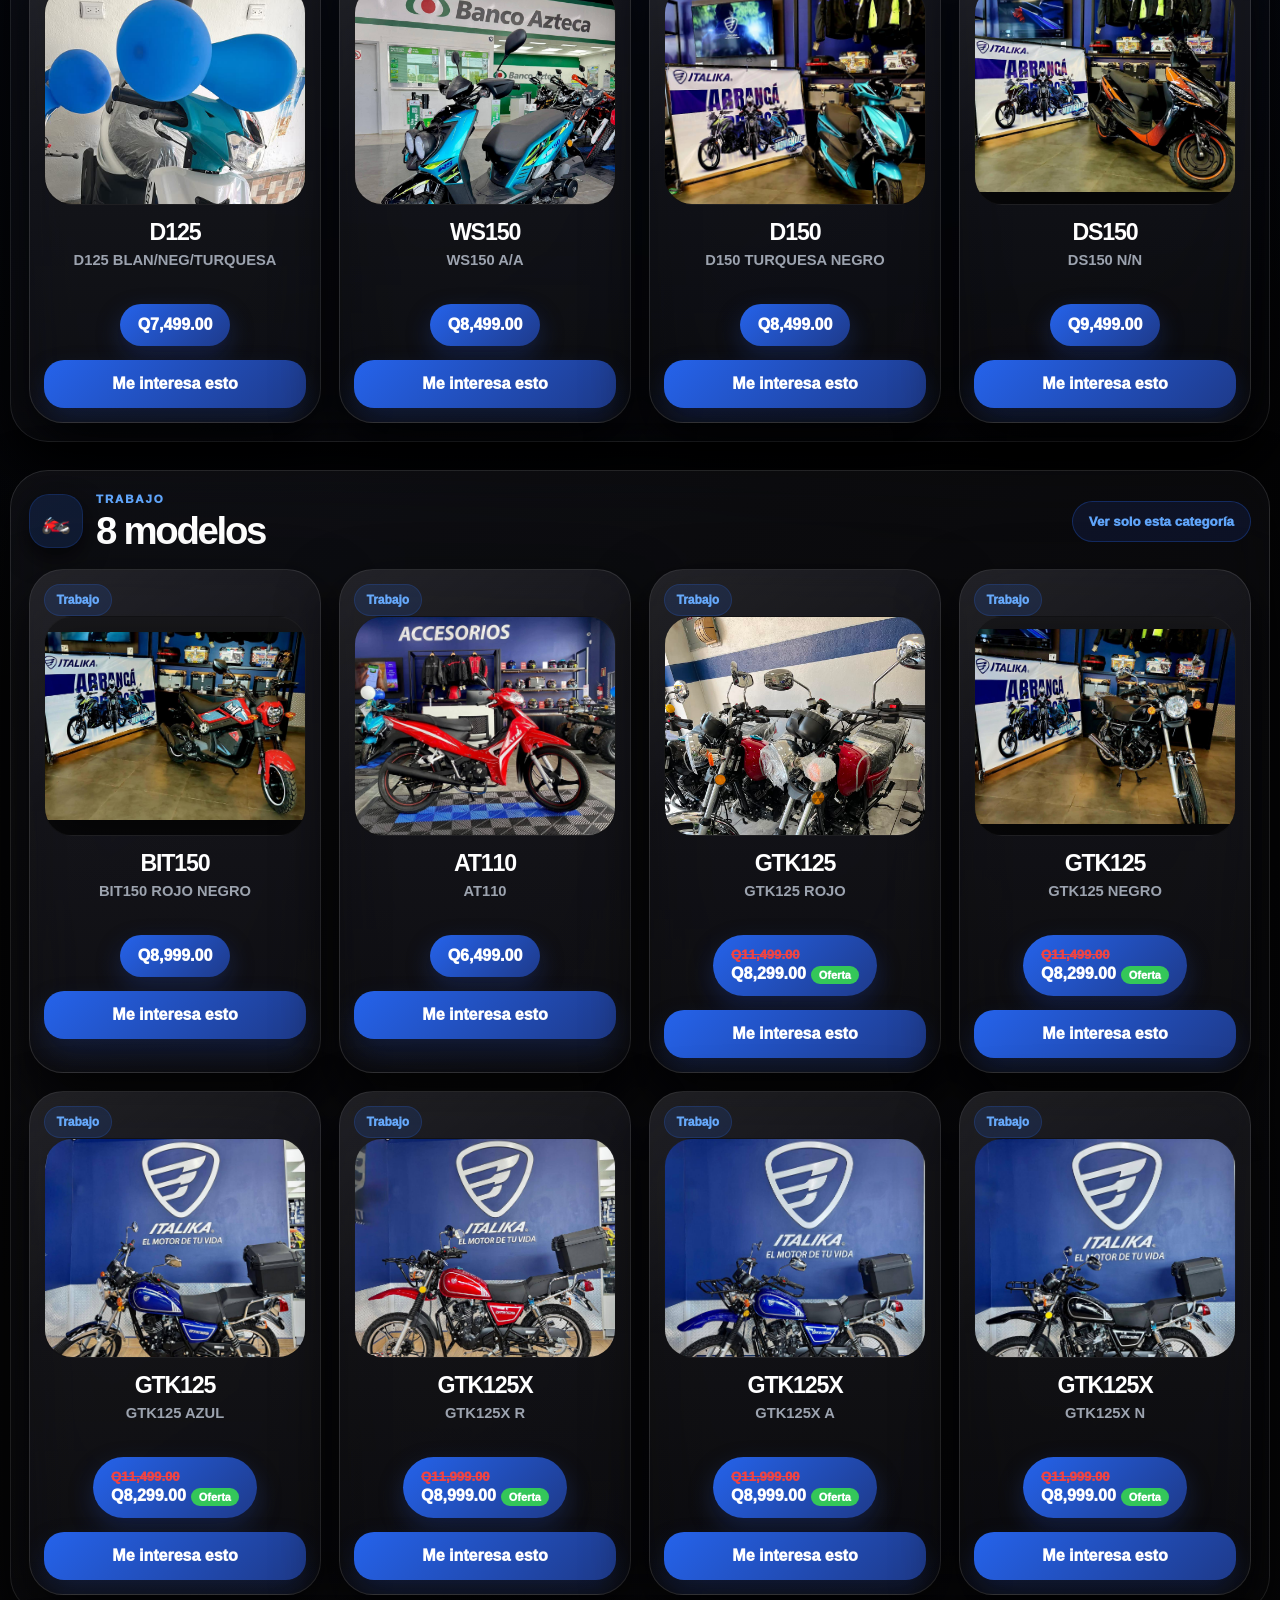
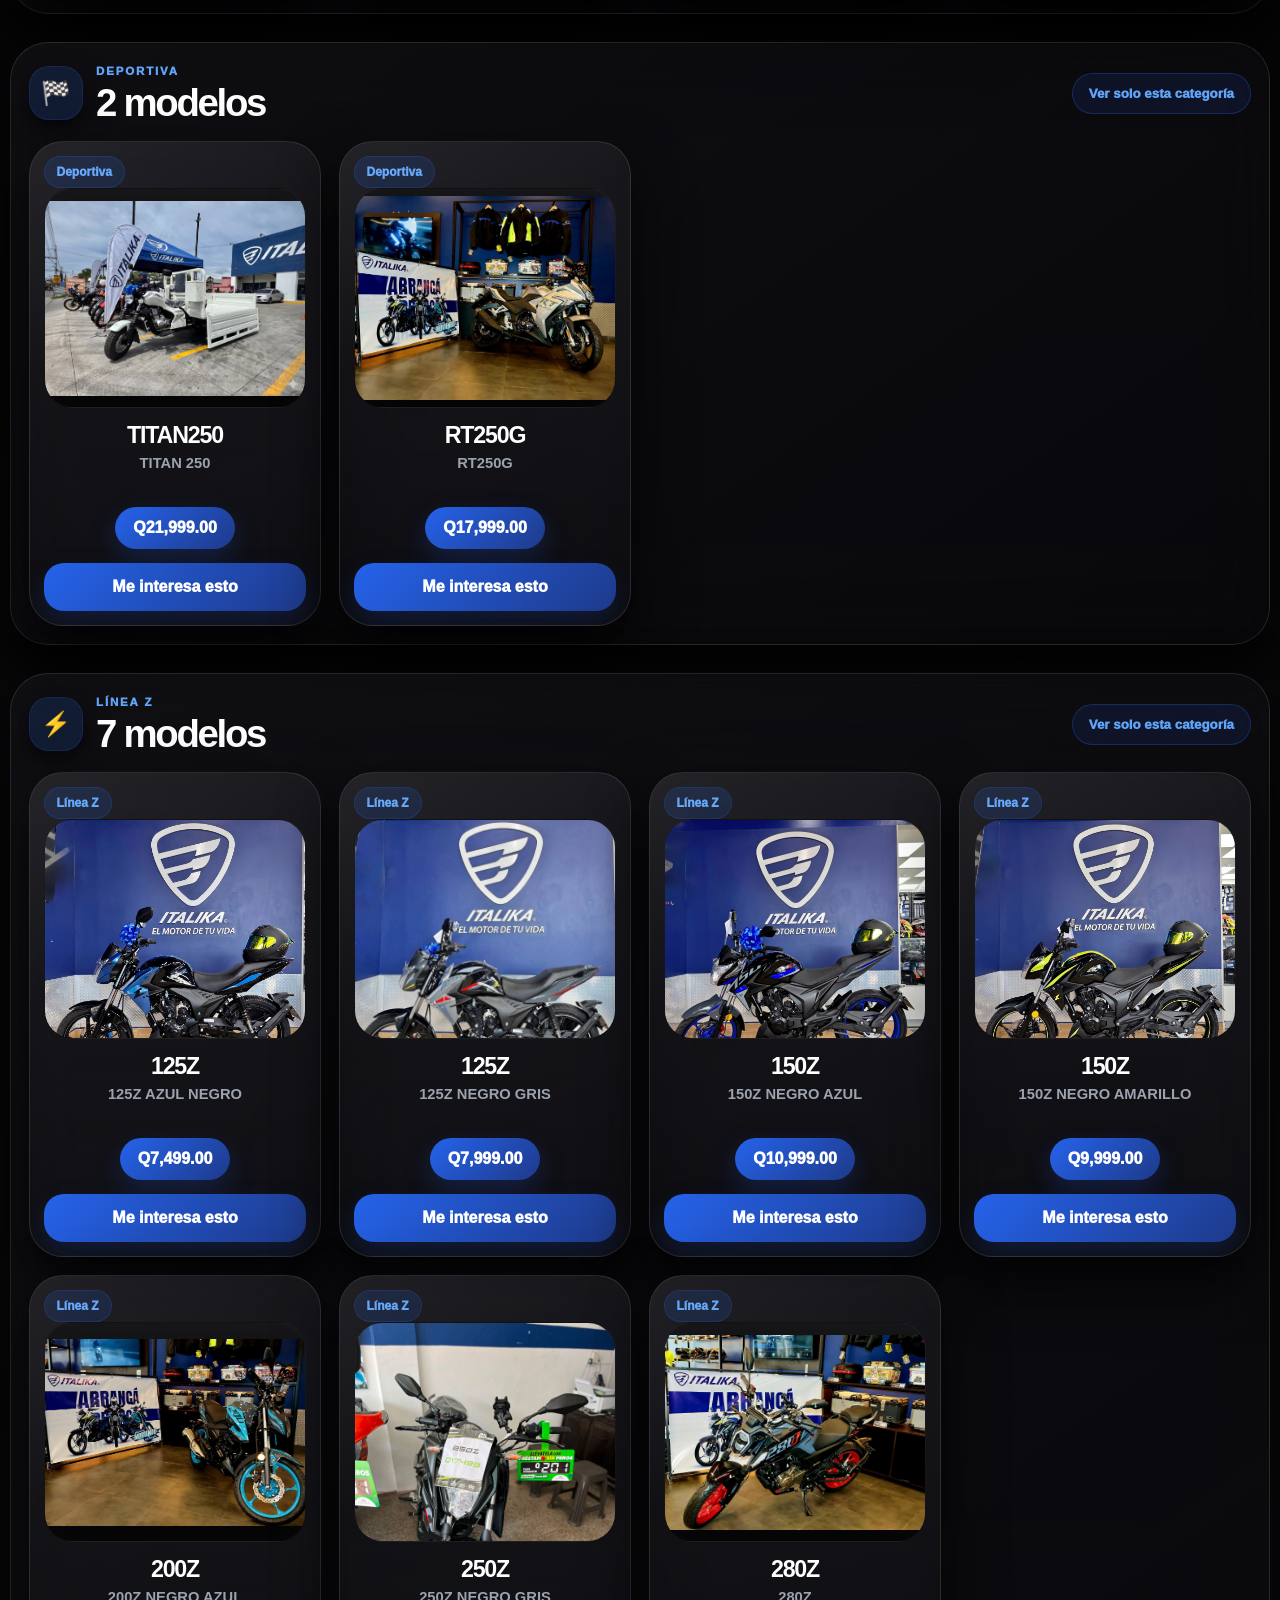
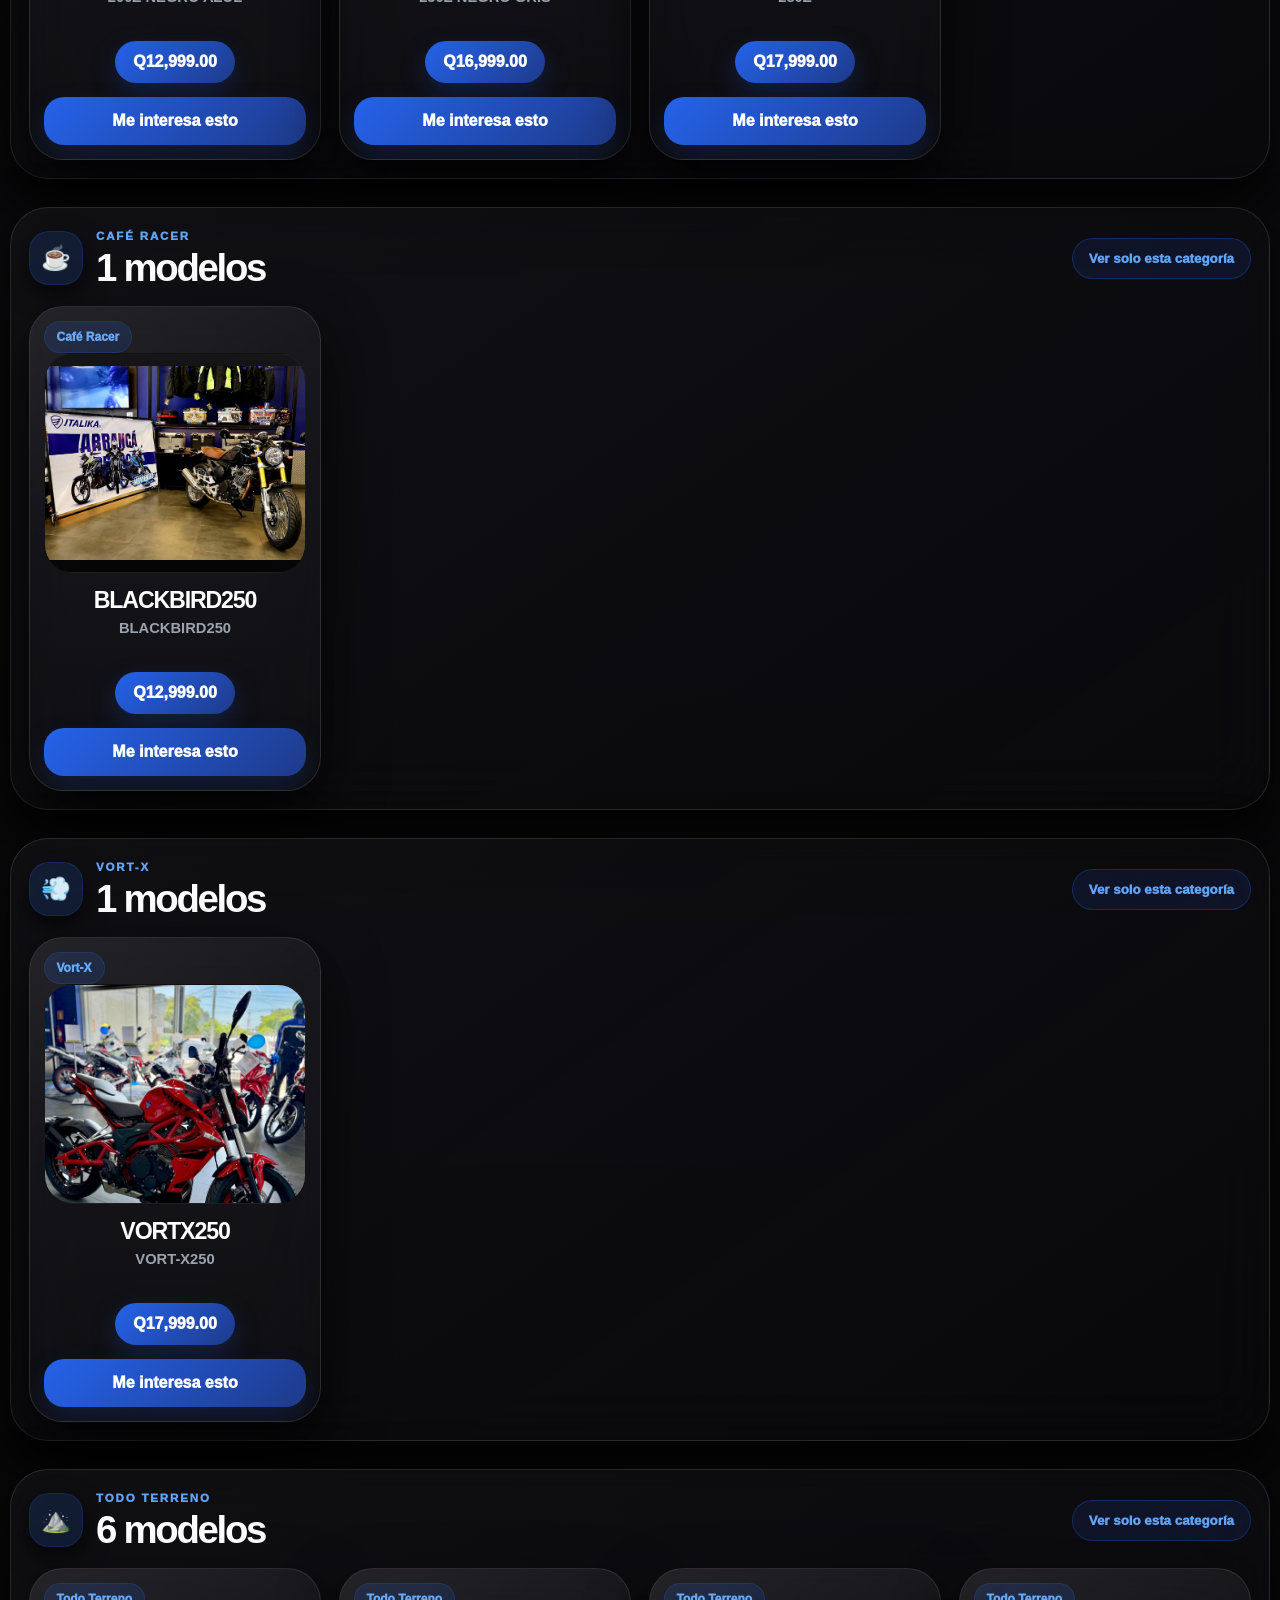
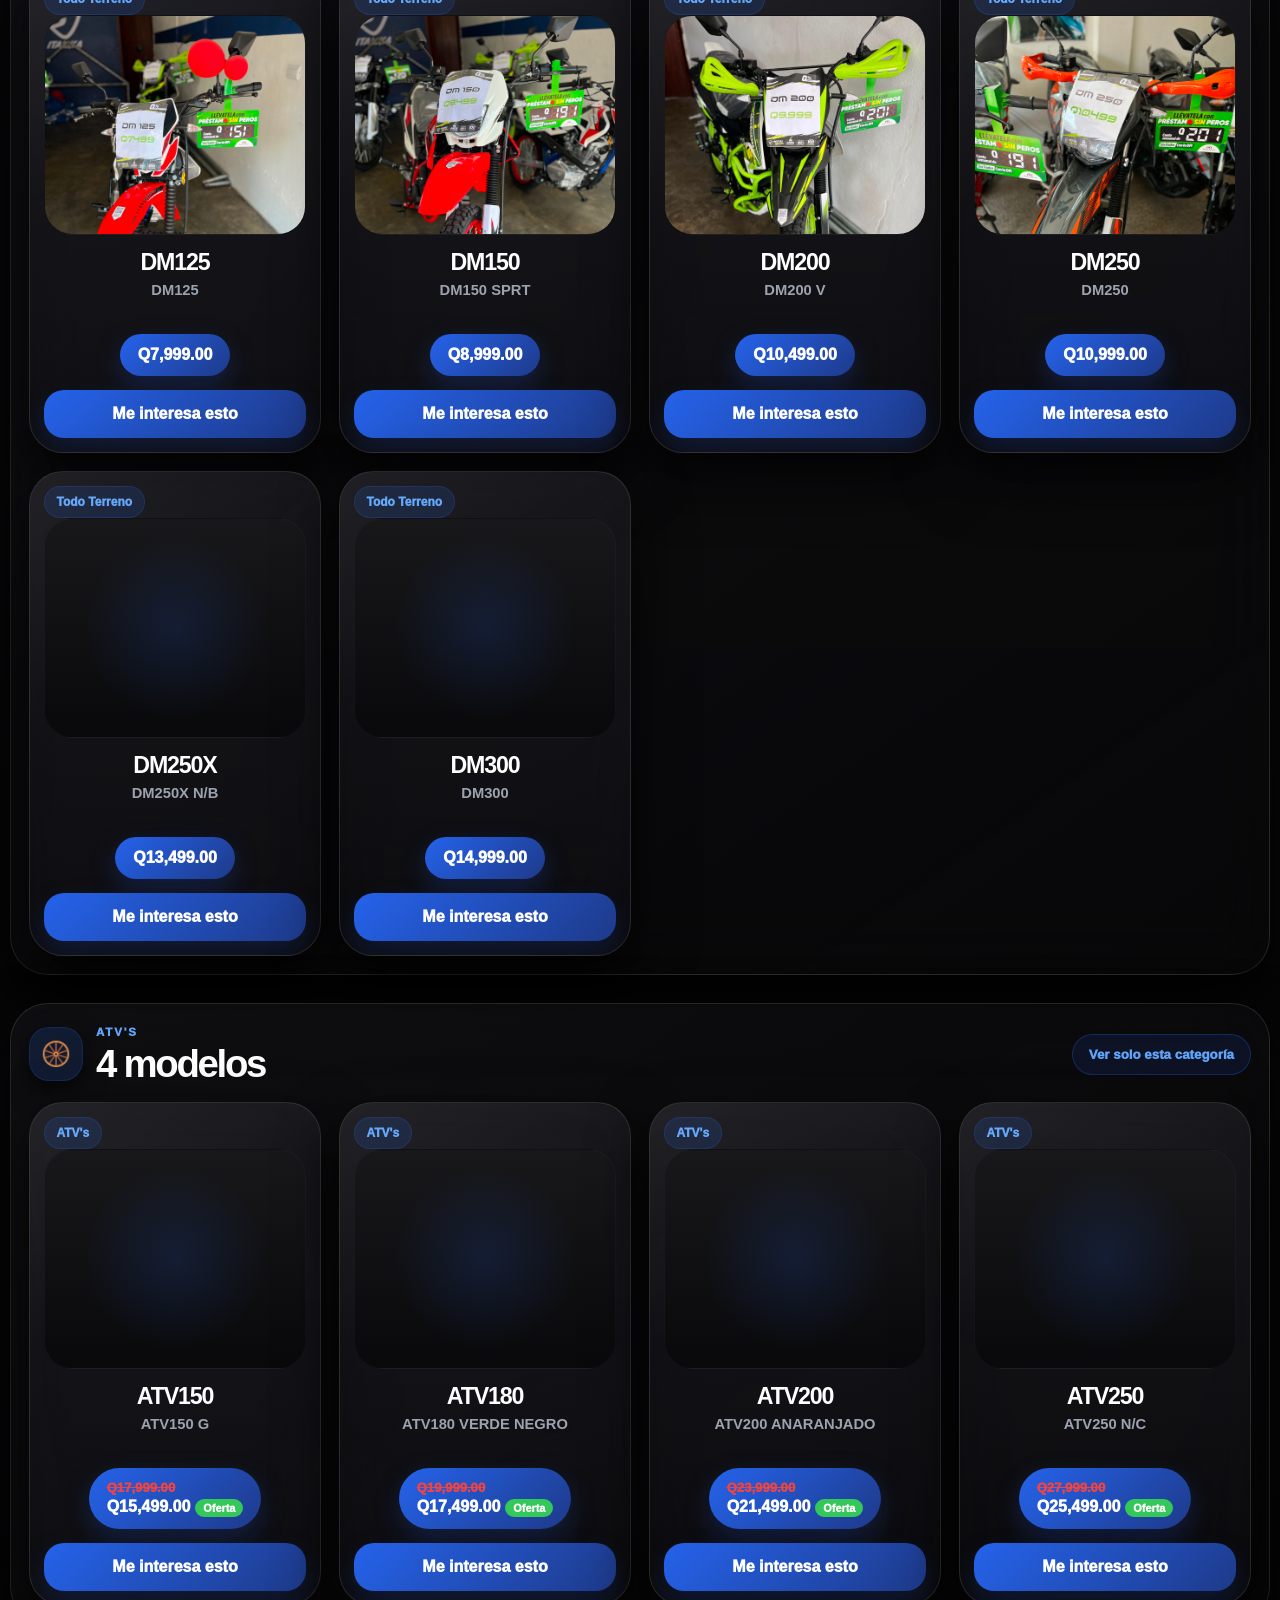
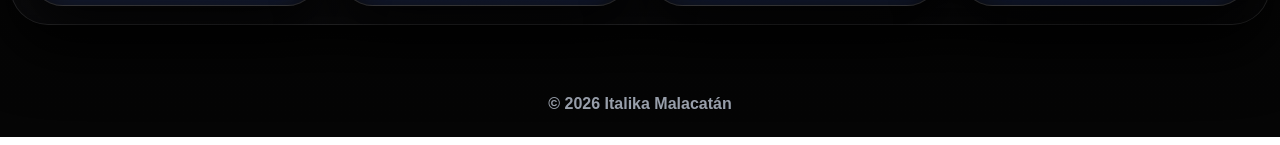
==== commit ab66e10b: "Update index.html" ====
--- a/index.html
+++ b/index.html
@@ -14,7 +14,7 @@
   <img id="heroLogo" class="brand" src="assets/img/logo-malacatan.png" alt="Italika">
   <div class="heroGlow"></div><div class="heroText">
     <p>Catálogo de motocicletas</p>
-    <h1>Precios válidos del 1 al 8 de junio 2026</h1>
+    <h1>Precios válidos del 7 al 13 de julio 2026</h1>
   </div>
 </header>
 
--- a/styles.css
+++ b/styles.css
@@ -1,730 +1,799 @@
-*{box-sizing:border-box}
-:root{
---bg:#eef2f9;
---card:rgba(255,255,255,.55);
---card2:rgba(255,255,255,.78);
---line:rgba(255,255,255,.65);
---text:#0f1728;
---muted:#6b7280;
---blue:#0a84ff;
---blue2:#5ac8fa;
---green:#34c759;
---shadow:0 25px 60px rgba(15,23,40,.12);
---shadow2:0 10px 25px rgba(15,23,40,.08);
-}
-html{scroll-behavior:smooth}
-body{
-margin:0;
-font-family:-apple-system,BlinkMacSystemFont,"SF Pro Display","Segoe UI",sans-serif;
-color:var(--text);
-overflow-x:hidden;
-background:
-radial-gradient(circle at top left,rgba(90,200,250,.30),transparent 28%),
-radial-gradient(circle at top right,rgba(10,132,255,.18),transparent 25%),
-linear-gradient(180deg,#ffffff,#eef3fb 60%,#edf2f8);
-min-height:100vh;
-}
-body:before{
-content:"";
-position:fixed;
-inset:0;
-z-index:-1;
-backdrop-filter:blur(1px);
-background:
-linear-gradient(130deg,rgba(255,255,255,.25),transparent),
-radial-gradient(circle at 50% 100%,rgba(255,255,255,.55),transparent 35%);
-}
-.hero{
-position:relative;
-width:min(1320px,calc(100% - 20px));
-margin:10px auto 18px;
-padding:40px 22px 34px;
-border-radius:42px;
-overflow:hidden;
-background:linear-gradient(145deg,rgba(255,255,255,.72),rgba(255,255,255,.34));
-border:1px solid rgba(255,255,255,.9);
-backdrop-filter:blur(34px) saturate(1.8);
--webkit-backdrop-filter:blur(34px) saturate(1.8);
-box-shadow:var(--shadow);
-display:grid;
-grid-template-columns:430px 1fr;
-align-items:center;
-gap:10px;
-}
-.heroGlow{
-position:absolute;
-width:340px;
-height:340px;
-background:radial-gradient(circle,rgba(90,200,250,.50),rgba(10,132,255,.12),transparent 72%);
-filter:blur(28px);
-left:70px;
-top:-30px;
-pointer-events:none;
-animation:glowMove 6s ease-in-out infinite alternate;
-}
-@keyframes glowMove{
-0%{transform:translateY(0) scale(1)}
-100%{transform:translateY(12px) scale(1.08)}
-}
-.brand{
-position:relative;
-z-index:2;
-width:100%;
-max-width:420px;
-justify-self:center;
-object-fit:contain;
-filter:
-drop-shadow(0 0 35px rgba(90,200,250,.55))
-drop-shadow(0 0 70px rgba(10,132,255,.25))
-drop-shadow(0 20px 35px rgba(0,0,0,.12));
-animation:logoFloat 6s ease-in-out infinite;
-}
-@keyframes logoFloat{
-0%,100%{transform:translateY(0)}
-50%{transform:translateY(-8px)}
-}
-.logoFade{animation:logoChange .55s ease}
-@keyframes logoChange{
-0%{opacity:.1;transform:scale(.95)}
-100%{opacity:1;transform:scale(1)}
-}
-.heroText{
-position:relative;
-z-index:2;
-padding:10px 10px 10px 20px;
-}
-.heroText p{
-margin:0 0 12px;
-font-size:.78rem;
-letter-spacing:.35em;
-text-transform:uppercase;
-font-weight:900;
-color:#7c8797;
-}
-.heroText h1{
-margin:0;
-font-size:clamp(2rem,4.5vw,4.2rem);
-line-height:.96;
-letter-spacing:-.08em;
-font-weight:1000;
-max-width:700px;
-}
-.wrap{
-width:min(1320px,calc(100% - 20px));
-margin:auto;
-padding-bottom:70px;
-}
-.tools{
-display:grid;
-grid-template-columns:1fr 220px;
-gap:14px;
-margin-bottom:18px;
-}
-.searchBox,select{
-height:64px;
-border-radius:24px;
-background:var(--card);
-border:1px solid rgba(255,255,255,.88);
-backdrop-filter:blur(28px);
--webkit-backdrop-filter:blur(28px);
-box-shadow:var(--shadow2);
-}
-.searchBox{
-display:flex;
-align-items:center;
-padding:0 18px;
-gap:12px;
-}
-.searchBox span{
-font-size:1.6rem;
-color:var(--blue);
-}
-.searchBox input{
-border:0;
-outline:0;
-background:transparent;
-width:100%;
-height:100%;
-font-size:1rem;
-font-weight:800;
-color:var(--text);
-}
-.searchBox input::placeholder{color:#96a0ad}
-select{
-padding:0 16px;
-font-weight:900;
-font-size:.95rem;
-color:var(--text);
-}
-.cats{
-display:flex;
-gap:10px;
-overflow:auto;
-padding:2px 0 18px;
-scrollbar-width:none;
-}
-.cats::-webkit-scrollbar{display:none}
-.cat{
-border:1px solid rgba(255,255,255,.9);
-background:rgba(255,255,255,.62);
-padding:12px 16px;
-border-radius:999px;
-font-weight:900;
-cursor:pointer;
-white-space:nowrap;
-box-shadow:var(--shadow2);
-transition:.2s;
-}
-.cat.active,.cat:hover{
-background:linear-gradient(135deg,var(--blue2),var(--blue));
-color:#fff;
-transform:translateY(-2px);
-}
-.grid{
-display:grid;
-grid-template-columns:repeat(4,minmax(0,1fr));
-gap:18px;
-}
-.card{
-position:relative;
-overflow:hidden;
-border-radius:34px;
-padding:14px;
-background:linear-gradient(180deg,rgba(255,255,255,.72),rgba(255,255,255,.38));
-border:1px solid rgba(255,255,255,.95);
-backdrop-filter:blur(30px) saturate(1.8);
--webkit-backdrop-filter:blur(30px) saturate(1.8);
-box-shadow:var(--shadow);
-transition:.28s ease;
-}
-.card:before{
-content:"";
-position:absolute;
-inset:0;
-background:linear-gradient(145deg,rgba(255,255,255,.35),transparent 35%);
-pointer-events:none;
-}
-.card:hover{
-transform:translateY(-8px) scale(1.01);
-}
-.photo{
-height:220px;
-border-radius:28px;
-background:linear-gradient(180deg,#fdfdff,#edf2fa);
-display:grid;
-place-items:center;
-overflow:hidden;
-position:relative;
-}
-.photo:before{
-content:"";
-position:absolute;
-width:180px;
-height:180px;
-border-radius:50%;
-background:radial-gradient(circle,rgba(90,200,250,.22),transparent 72%);
-}
-.photo img{
-position:relative;
-z-index:2;
-width:100%;
-height:100%;
-object-fit:contain;
-filter:drop-shadow(0 20px 25px rgba(0,0,0,.22));
-}
-.tag{
-display:inline-flex;
-align-items:center;
-gap:6px;
-padding:8px 12px;
-border-radius:999px;
-background:rgba(10,132,255,.10);
-color:var(--blue);
-font-size:.75rem;
-font-weight:1000;
-}
-.card h3{
-margin:14px 0 6px;
-font-size:1.45rem;
-letter-spacing:-.05em;
-text-align:center;
-}
-.detail{
-margin:0;
-text-align:center;
-font-size:.92rem;
-font-weight:700;
-color:var(--muted);
-min-height:38px;
-}
-.price{
-margin:14px auto;
-width:max-content;
-padding:12px 18px;
-border-radius:999px;
-background:linear-gradient(135deg,var(--blue2),var(--blue));
-color:#fff;
-font-weight:1000;
-font-size:1rem;
-box-shadow:0 10px 24px rgba(10,132,255,.25);
-}
-.oldPrice,.oldModal{
-display:block;
-color:#ff453a;
-text-decoration:line-through;
-font-size:.82rem;
-margin-bottom:3px;
-}
-.discountTag{
-display:inline-block;
-margin-left:5px;
-padding:3px 8px;
-border-radius:999px;
-background:#34c759;
-color:#fff;
-font-size:.68rem;
-font-weight:1000;
-}
-.interest,.primary{
-width:100%;
-border:0;
-border-radius:20px;
-padding:15px;
-background:linear-gradient(135deg,var(--blue2),var(--blue));
-color:#fff;
-font-size:1rem;
-font-weight:1000;
-cursor:pointer;
-box-shadow:0 14px 28px rgba(10,132,255,.22);
-}
-.floatStack{
-position:fixed;
-right:18px;
-bottom:18px;
-display:grid;
-gap:12px;
-z-index:50;
-}
-.float{
-width:66px;
-height:66px;
-border-radius:24px;
-border:1px solid rgba(255,255,255,.95);
-backdrop-filter:blur(24px);
-box-shadow:0 18px 40px rgba(0,0,0,.18);
-font-size:1.55rem;
-color:#fff;
-cursor:pointer;
-}
-.calc{background:linear-gradient(135deg,#636366,#1c1c1e)}
-.phone{background:linear-gradient(135deg,#30d158,#34c759)}
-.dialog{
-width:min(950px,calc(100% - 22px));
-border-radius:38px;
-border:1px solid rgba(255,255,255,.9);
-background:linear-gradient(180deg,rgba(255,255,255,.78),rgba(255,255,255,.56));
-backdrop-filter:blur(34px) saturate(1.9);
--webkit-backdrop-filter:blur(34px) saturate(1.9);
-box-shadow:0 35px 100px rgba(0,0,0,.22);
-padding:22px;
-color:var(--text);
-}
-.dialog::backdrop{
-background:rgba(240,244,255,.22);
-backdrop-filter:blur(14px);
-}
-.small{width:min(560px,calc(100% - 22px))}
-.x{
-position:absolute;
-top:16px;
-right:16px;
-width:40px;
-height:40px;
-border:0;
-border-radius:50%;
-background:rgba(118,118,128,.14);
-font-size:1.6rem;
-cursor:pointer;
-}
-.dialogGrid{
-display:grid;
-grid-template-columns:1fr 1fr;
-gap:22px;
-}
-.bigPhoto{
-border-radius:30px;
-background:linear-gradient(180deg,#fff,#edf2fa);
-min-height:390px;
-display:grid;
-place-items:center;
-overflow:hidden;
-}
-.bigPhoto img{
-width:100%;
-height:100%;
-object-fit:contain;
-filter:drop-shadow(0 24px 30px rgba(0,0,0,.25));
-}
-.pill{
-display:inline-block;
-padding:9px 14px;
-border-radius:999px;
-background:rgba(10,132,255,.12);
-color:var(--blue);
-font-weight:1000;
-}
-.muted{color:var(--muted);font-weight:700}
-.priceBox,.result{
-padding:18px;
-border-radius:28px;
-background:rgba(255,255,255,.58);
-border:1px solid rgba(255,255,255,.9);
-box-shadow:var(--shadow2);
-margin:18px 0;
-}
-.priceBox strong,.result strong{font-size:2.2rem}
-.agency,.payOption,.bankBtn{
-width:100%;
-border-radius:24px;
-border:1px solid rgba(255,255,255,.9);
-background:rgba(255,255,255,.72);
-padding:16px;
-font-weight:1000;
-cursor:pointer;
-box-shadow:var(--shadow2);
-}
-.agency{
-display:flex;
-align-items:center;
-justify-content:center;
-gap:12px;
-min-height:86px;
-margin-top:10px;
-}
-.agency img{
-max-width:190px;
-max-height:58px;
-object-fit:contain;
-}
-.payOption{
-display:flex;
-flex-direction:column;
-align-items:flex-start;
-gap:5px;
-margin-top:10px;
-}
-.payOption span{
-color:var(--muted);
-font-size:.92rem;
-}
-.bankGrid{
-display:grid;
-grid-template-columns:repeat(2,1fr);
-gap:10px;
-margin-top:12px;
-}
-.bankBtn{min-height:55px}
-.hidden{display:none!important}
-.calcInput{
-width:100%;
-height:60px;
-border-radius:22px;
-border:1px solid rgba(255,255,255,.95);
-background:rgba(255,255,255,.62);
-padding:0 16px;
-font-size:1.1rem;
-font-weight:900;
-outline:0;
-}
-.loadingDialog{
-width:min(470px,calc(100% - 22px));
-text-align:center;
-}
-.loadingBox{
-display:grid;
-place-items:center;
-gap:15px;
-}
-.loaderPhone{
-width:88px;
-height:88px;
-border-radius:28px;
-display:grid;
-place-items:center;
-font-size:2rem;
-color:#fff;
-background:linear-gradient(135deg,#30d158,#34c759);
-box-shadow:0 18px 50px rgba(52,199,89,.35);
-animation:pulsePhone 1.1s ease-in-out infinite;
-}
-.jumpDots{
-display:flex;
-gap:10px;
-}
-.jumpDots span{
-width:12px;
-height:12px;
-border-radius:50%;
-background:var(--blue);
-animation:jumpDot .75s ease-in-out infinite;
-}
-.jumpDots span:nth-child(2){animation-delay:.12s}
-.jumpDots span:nth-child(3){animation-delay:.24s}
-@keyframes pulsePhone{
-0%,100%{transform:scale(1)}
-50%{transform:scale(1.08)}
-}
-@keyframes jumpDot{
-0%,100%{transform:translateY(0);opacity:.4}
-50%{transform:translateY(-12px);opacity:1}
-}
-footer{
-text-align:center;
-padding-bottom:24px;
-color:#7b8697;
-font-weight:700;
-}
-@media(max-width:1100px){
-.grid{grid-template-columns:repeat(3,1fr)}
-.hero{grid-template-columns:1fr;text-align:center}
-.heroText{padding:0}
-}
-@media(max-width:760px){
-.tools{grid-template-columns:1fr}
-.grid{grid-template-columns:repeat(2,1fr)}
-.dialogGrid{grid-template-columns:1fr}
-.bigPhoto{min-height:270px}
-.hero{border-radius:0 0 36px 36px;width:100%;margin:0 0 16px}
-.heroText h1{font-size:2.6rem}
-}
-@media(max-width:480px){
-.grid{grid-template-columns:1fr}
-.photo{height:240px}
-.bankGrid{grid-template-columns:1fr}
-.heroText h1{font-size:2.15rem}
-}
-
-.wrap{
-  display:grid;
-  gap:18px;
-}
-.catalogHeader{
-  display:grid;
-  grid-template-columns:.65fr 1fr;
-  gap:18px;
-  align-items:end;
-  padding:18px;
-  border-radius:34px;
-  background:linear-gradient(145deg,rgba(255,255,255,.60),rgba(255,255,255,.30));
-  border:1px solid rgba(255,255,255,.9);
-  backdrop-filter:blur(30px) saturate(1.9);
-  -webkit-backdrop-filter:blur(30px) saturate(1.9);
-  box-shadow:var(--shadow);
-}
-.sectionEyebrow{
-  display:inline-block;
-  color:var(--blue);
-  font-weight:1000;
-  text-transform:uppercase;
-  letter-spacing:.18em;
-  font-size:.72rem;
-  margin-bottom:6px;
-}
-.catalogHeader h2{
-  margin:0;
-  font-size:clamp(1.8rem,4vw,3.6rem);
-  line-height:.95;
-  letter-spacing:-.07em;
-}
-.catalogHeader .tools{
-  margin:0;
-}
-.categoryCards{
-  display:grid;
-  grid-template-columns:repeat(4,minmax(0,1fr));
-  gap:14px;
-}
-.categoryTile{
-  border:1px solid rgba(255,255,255,.9) !important;
-  border-radius:30px !important;
-  padding:18px !important;
-  background:linear-gradient(180deg,rgba(255,255,255,.70),rgba(255,255,255,.38)) !important;
-  box-shadow:var(--shadow2) !important;
-  backdrop-filter:blur(24px) saturate(1.8);
-  -webkit-backdrop-filter:blur(24px) saturate(1.8);
-  display:flex !important;
-  align-items:center !important;
-  gap:14px !important;
-  text-align:left !important;
-  cursor:pointer !important;
-  color:var(--text) !important;
-  transition:.22s ease !important;
-}
-.categoryTile:hover,.categoryTile.active{
-  transform:translateY(-4px) !important;
-  background:linear-gradient(135deg,rgba(90,200,250,.68),rgba(10,132,255,.68)) !important;
-  color:white !important;
-}
-.tileIcon{
-  width:52px !important;
-  height:52px !important;
-  display:grid !important;
-  place-items:center !important;
-  border-radius:18px !important;
-  background:rgba(255,255,255,.58) !important;
-  font-size:1.55rem !important;
-}
-.tileText b{
-  display:block !important;
-  font-size:1.05rem !important;
-}
-.tileText small{
-  color:inherit !important;
-  opacity:.76;
-  font-weight:800;
-}
-.cats{
-  justify-content:center;
-  padding:0 0 8px;
-}
-.groupedCatalog{
-  display:grid;
-  gap:28px;
-}
-.categorySection{
-  border-radius:38px;
-  padding:18px;
-  background:linear-gradient(145deg,rgba(255,255,255,.58),rgba(255,255,255,.25));
-  border:1px solid rgba(255,255,255,.9);
-  box-shadow:var(--shadow);
-  backdrop-filter:blur(32px) saturate(1.9);
-  -webkit-backdrop-filter:blur(32px) saturate(1.9);
-}
-.groupTitle{
-  display:flex;
-  justify-content:space-between;
-  align-items:center;
-  gap:14px;
-  margin-bottom:16px;
-}
-.groupName{
-  display:flex;
-  align-items:center;
-  gap:13px;
-}
-.groupIcon{
-  width:54px;
-  height:54px;
-  display:grid;
-  place-items:center;
-  border-radius:20px;
-  background:rgba(255,255,255,.65);
-  box-shadow:var(--shadow2);
-  font-size:1.5rem;
-}
-.groupTitle span:not(.groupIcon){
-  color:var(--blue);
-  text-transform:uppercase;
-  letter-spacing:.16em;
-  font-size:.72rem;
-  font-weight:1000;
-}
-.groupTitle h2{
-  margin:2px 0 0;
-  font-size:clamp(1.5rem,3vw,2.6rem);
-  letter-spacing:-.06em;
-}
-.seeGroup{
-  border:0;
-  border-radius:999px;
-  background:rgba(10,132,255,.12);
-  color:var(--blue);
-  padding:12px 16px;
-  font-weight:1000;
-  cursor:pointer;
-}
-.seeGroup:hover{
-  background:var(--blue);
-  color:white;
-}
-.iosDock{
-  position:fixed;
-  left:50%;
-  bottom:16px;
-  transform:translateX(-50%);
-  z-index:60;
-  display:flex;
-  gap:10px;
-  padding:10px;
-  border-radius:28px;
-  background:rgba(255,255,255,.62);
-  border:1px solid rgba(255,255,255,.92);
-  box-shadow:0 20px 50px rgba(15,23,40,.18);
-  backdrop-filter:blur(28px) saturate(1.9);
-  -webkit-backdrop-filter:blur(28px) saturate(1.9);
-}
-.dockBtn{
-  border:0;
-  min-width:118px;
-  border-radius:20px;
-  padding:10px 14px;
-  display:flex;
-  align-items:center;
-  justify-content:center;
-  gap:8px;
-  font-weight:1000;
-  color:white;
-  cursor:pointer;
-}
-.dockBtn span{
-  font-size:1.25rem;
-}
-.dockBtn.calc{
-  background:linear-gradient(135deg,#636366,#1c1c1e);
-}
-.dockBtn.phone{
-  background:linear-gradient(135deg,#30d158,#34c759);
-}
-.emptyState{
-  padding:34px;
-  border-radius:30px;
-  text-align:center;
-  background:rgba(255,255,255,.55);
-  border:1px solid rgba(255,255,255,.9);
-  font-weight:900;
-  color:#6b7280;
-}
-@media(max-width:1100px){
-  .catalogHeader{grid-template-columns:1fr}
-  .categoryCards{grid-template-columns:repeat(3,minmax(0,1fr))}
-}
-@media(max-width:760px){
-  .categoryCards{grid-template-columns:repeat(2,minmax(0,1fr))}
-  .catalogHeader{padding:14px;border-radius:28px}
-  .groupTitle{align-items:flex-start;flex-direction:column}
-  .seeGroup{width:100%}
-  .iosDock{width:calc(100% - 24px)}
-  .dockBtn{flex:1;min-width:0}
-}
-@media(max-width:480px){
-  .categoryCards{grid-template-columns:1fr}
-  .categoryTile{padding:14px !important;}
-}
-
-.novedadesSection {
-  margin-bottom: 14px;
-}
+* {
+  box-sizing: border-box;
+}
+
+:root {
+  /* Paleta Dark Mode con acentos Azul Marino */
+  --bg: #050505;
+  --card: rgba(20, 20, 22, 0.65);
+  --card2: rgba(30, 30, 35, 0.78);
+  --line: rgba(255, 255, 255, 0.12);
+  --text: #f3f4f6;
+  --muted: #9ca3af;
+  
+  /* Tonos Azul Marino para las estelas y botones */
+  --blue: #1e3a8a; /* Azul marino profundo */
+  --blue2: #2563eb; /* Azul un poco más claro para gradientes */
+  --green: #34c759;
+  
+  /* Sombras oscuras e intensas */
+  --shadow: 0 25px 60px rgba(0, 0, 0, 0.8);
+  --shadow2: 0 10px 25px rgba(0, 0, 0, 0.6);
+}
+
+html {
+  scroll-behavior: smooth;
+}
+
+body {
+  margin: 0;
+  font-family: -apple-system, BlinkMacSystemFont, "SF Pro Display", "Segoe UI", sans-serif;
+  color: var(--text);
+  overflow-x: hidden;
+  background:
+    radial-gradient(circle at top left, rgba(37, 99, 235, 0.15), transparent 28%),
+    radial-gradient(circle at top right, rgba(30, 58, 138, 0.25), transparent 25%),
+    linear-gradient(180deg, #000000, #0a0a0c 60%, #050505);
+  min-height: 100vh;
+}
+
+body:before {
+  content: "";
+  position: fixed;
+  inset: 0;
+  z-index: -1;
+  backdrop-filter: blur(1px);
+  background:
+    linear-gradient(130deg, rgba(30, 58, 138, 0.1), transparent),
+    radial-gradient(circle at 50% 100%, rgba(30, 58, 138, 0.15), transparent 35%);
+}
+
+.hero {
+  position: relative;
+  width: min(1320px, calc(100% - 20px));
+  margin: 10px auto 18px;
+  padding: 40px 22px 34px;
+  border-radius: 42px;
+  overflow: hidden;
+  background: linear-gradient(145deg, rgba(25, 25, 30, 0.6), rgba(10, 10, 12, 0.4));
+  border: 1px solid var(--line);
+  backdrop-filter: blur(34px) saturate(1.8);
+  -webkit-backdrop-filter: blur(34px) saturate(1.8);
+  box-shadow: var(--shadow);
+  display: grid;
+  grid-template-columns: 430px 1fr;
+  align-items: center;
+  gap: 10px;
+}
+
+/* Estela Azul Marino en el Hero */
+.heroGlow {
+  position: absolute;
+  width: 340px;
+  height: 340px;
+  background: radial-gradient(circle, rgba(37, 99, 235, 0.35), rgba(30, 58, 138, 0.15), transparent 72%);
+  filter: blur(28px);
+  left: 70px;
+  top: -30px;
+  pointer-events: none;
+  animation: glowMove 6s ease-in-out infinite alternate;
+}
+
+@keyframes glowMove {
+  0% { transform: translateY(0) scale(1); }
+  100% { transform: translateY(12px) scale(1.08); }
+}
+
+.brand {
+  position: relative;
+  z-index: 2;
+  width: 100%;
+  max-width: 420px;
+  justify-self: center;
+  object-fit: contain;
+  filter:
+    drop-shadow(0 0 35px rgba(37, 99, 235, 0.4))
+    drop-shadow(0 0 70px rgba(30, 58, 138, 0.3))
+    drop-shadow(0 20px 35px rgba(0, 0, 0, 0.5));
+  animation: logoFloat 6s ease-in-out infinite;
+}
+
+@keyframes logoFloat {
+  0%, 100% { transform: translateY(0); }
+  50% { transform: translateY(-8px); }
+}
+
+.logoFade {
+  animation: logoChange .55s ease;
+}
+
+@keyframes logoChange {
+  0% { opacity: .1; transform: scale(.95); }
+  100% { opacity: 1; transform: scale(1); }
+}
+
+.heroText {
+  position: relative;
+  z-index: 2;
+  padding: 10px 10px 10px 20px;
+}
+
+.heroText p {
+  margin: 0 0 12px;
+  font-size: .78rem;
+  letter-spacing: .35em;
+  text-transform: uppercase;
+  font-weight: 900;
+  color: var(--muted);
+}
+
+.heroText h1 {
+  margin: 0;
+  font-size: clamp(2rem, 4.5vw, 4.2rem);
+  line-height: .96;
+  letter-spacing: -.08em;
+  font-weight: 1000;
+  max-width: 700px;
+  color: #ffffff;
+}
+
+.wrap {
+  width: min(1320px, calc(100% - 20px));
+  margin: auto;
+  padding-bottom: 70px;
+  display: grid;
+  gap: 18px;
+}
+
+.tools {
+  display: grid;
+  grid-template-columns: 1fr 220px;
+  gap: 14px;
+  margin-bottom: 18px;
+}
+
+.searchBox, select {
+  height: 64px;
+  border-radius: 24px;
+  background: var(--card);
+  border: 1px solid var(--line);
+  backdrop-filter: blur(28px);
+  -webkit-backdrop-filter: blur(28px);
+  box-shadow: var(--shadow2);
+}
+
+.searchBox {
+  display: flex;
+  align-items: center;
+  padding: 0 18px;
+  gap: 12px;
+}
+
+.searchBox span {
+  font-size: 1.6rem;
+  color: var(--blue2);
+}
+
+.searchBox input {
+  border: 0;
+  outline: 0;
+  background: transparent;
+  width: 100%;
+  height: 100%;
+  font-size: 1rem;
+  font-weight: 800;
+  color: var(--text);
+}
+
+.searchBox input::placeholder {
+  color: var(--muted);
+}
+
+select {
+  padding: 0 16px;
+  font-weight: 900;
+  font-size: .95rem;
+  color: var(--text);
+}
+
+select option {
+  background: #111;
+  color: #fff;
+}
+
+.cats {
+  display: flex;
+  gap: 10px;
+  overflow: auto;
+  padding: 2px 0 18px;
+  scrollbar-width: none;
+  justify-content: center;
+}
+
+.cats::-webkit-scrollbar {
+  display: none;
+}
+
+.cat {
+  border: 1px solid var(--line);
+  background: rgba(25, 25, 30, 0.6);
+  padding: 12px 16px;
+  border-radius: 999px;
+  font-weight: 900;
+  cursor: pointer;
+  white-space: nowrap;
+  box-shadow: var(--shadow2);
+  transition: .2s;
+  color: var(--text);
+}
+
+.cat.active, .cat:hover {
+  background: linear-gradient(135deg, var(--blue2), var(--blue));
+  color: #fff;
+  border-color: transparent;
+  transform: translateY(-2px);
+  box-shadow: 0 8px 20px rgba(30, 58, 138, 0.4);
+}
+
+.grid {
+  display: grid;
+  grid-template-columns: repeat(4, minmax(0, 1fr));
+  gap: 18px;
+}
+
+.card {
+  position: relative;
+  overflow: hidden;
+  border-radius: 34px;
+  padding: 14px;
+  background: linear-gradient(180deg, rgba(30, 30, 35, 0.6), rgba(15, 15, 18, 0.4));
+  border: 1px solid var(--line);
+  backdrop-filter: blur(30px) saturate(1.8);
+  -webkit-backdrop-filter: blur(30px) saturate(1.8);
+  box-shadow: var(--shadow);
+  transition: .28s ease;
+}
+
+.card:before {
+  content: "";
+  position: absolute;
+  inset: 0;
+  background: linear-gradient(145deg, rgba(255, 255, 255, 0.05), transparent 35%);
+  pointer-events: none;
+}
+
+.card:hover {
+  transform: translateY(-8px) scale(1.01);
+  border-color: rgba(37, 99, 235, 0.4);
+  box-shadow: 0 20px 40px rgba(30, 58, 138, 0.25);
+}
+
+.photo {
+  height: 220px;
+  border-radius: 28px;
+  background: linear-gradient(180deg, #18181b, #09090b);
+  display: grid;
+  place-items: center;
+  overflow: hidden;
+  position: relative;
+  border: 1px solid rgba(255,255,255,0.03);
+}
+
+.photo:before {
+  content: "";
+  position: absolute;
+  width: 180px;
+  height: 180px;
+  border-radius: 50%;
+  background: radial-gradient(circle, rgba(37, 99, 235, 0.15), transparent 72%);
+}
+
+.photo img {
+  position: relative;
+  z-index: 2;
+  width: 100%;
+  height: 100%;
+  object-fit: contain;
+  filter: drop-shadow(0 20px 25px rgba(0, 0, 0, 0.6));
+}
+
+.tag {
+  display: inline-flex;
+  align-items: center;
+  gap: 6px;
+  padding: 8px 12px;
+  border-radius: 999px;
+  background: rgba(37, 99, 235, 0.15);
+  color: #60a5fa; /* Azul claro para legibilidad */
+  font-size: .75rem;
+  font-weight: 1000;
+  border: 1px solid rgba(37, 99, 235, 0.2);
+}
+
+.card h3 {
+  margin: 14px 0 6px;
+  font-size: 1.45rem;
+  letter-spacing: -.05em;
+  text-align: center;
+  color: #ffffff;
+}
+
+.detail {
+  margin: 0;
+  text-align: center;
+  font-size: .92rem;
+  font-weight: 700;
+  color: var(--muted);
+  min-height: 38px;
+}
+
+.price {
+  margin: 14px auto;
+  width: max-content;
+  padding: 12px 18px;
+  border-radius: 999px;
+  background: linear-gradient(135deg, var(--blue2), var(--blue));
+  color: #fff;
+  font-weight: 1000;
+  font-size: 1rem;
+  box-shadow: 0 10px 24px rgba(30, 58, 138, 0.4);
+}
+
+.oldPrice, .oldModal {
+  display: block;
+  color: #ef4444; /* Rojo vibrante */
+  text-decoration: line-through;
+  font-size: .82rem;
+  margin-bottom: 3px;
+}
+
+.discountTag {
+  display: inline-block;
+  margin-left: 5px;
+  padding: 3px 8px;
+  border-radius: 999px;
+  background: var(--green);
+  color: #fff;
+  font-size: .68rem;
+  font-weight: 1000;
+}
+
+.interest, .primary {
+  width: 100%;
+  border: 0;
+  border-radius: 20px;
+  padding: 15px;
+  background: linear-gradient(135deg, var(--blue2), var(--blue));
+  color: #fff;
+  font-size: 1rem;
+  font-weight: 1000;
+  cursor: pointer;
+  box-shadow: 0 14px 28px rgba(30, 58, 138, 0.3);
+  transition: .2s ease;
+}
+
+.interest:hover, .primary:hover {
+  filter: brightness(1.1);
+  box-shadow: 0 16px 32px rgba(37, 99, 235, 0.4);
+}
+
+.floatStack {
+  position: fixed;
+  right: 18px;
+  bottom: 18px;
+  display: grid;
+  gap: 12px;
+  z-index: 50;
+}
+
+.float {
+  width: 66px;
+  height: 66px;
+  border-radius: 24px;
+  border: 1px solid var(--line);
+  backdrop-filter: blur(24px);
+  box-shadow: 0 18px 40px rgba(0, 0, 0, 0.5);
+  font-size: 1.55rem;
+  color: #fff;
+  cursor: pointer;
+}
+
+.calc { background: linear-gradient(135deg, #3f3f46, #18181b); }
+.phone { background: linear-gradient(135deg, #10b981, #047857); }
+
+/* Dialogs y Modales */
+.dialog {
+  width: min(950px, calc(100% - 22px));
+  border-radius: 38px;
+  border: 1px solid rgba(255, 255, 255, 0.15);
+  background: linear-gradient(180deg, rgba(30, 30, 35, 0.85), rgba(15, 15, 18, 0.75));
+  backdrop-filter: blur(34px) saturate(1.9);
+  -webkit-backdrop-filter: blur(34px) saturate(1.9);
+  box-shadow: 0 35px 100px rgba(0, 0, 0, 0.8);
+  padding: 22px;
+  color: var(--text);
+}
+
+.dialog::backdrop {
+  background: rgba(0, 0, 0, 0.6);
+  backdrop-filter: blur(14px);
+}
+
+.small { width: min(560px, calc(100% - 22px)); }
+
+.x {
+  position: absolute;
+  top: 16px;
+  right: 16px;
+  width: 40px;
+  height: 40px;
+  border: 1px solid var(--line);
+  border-radius: 50%;
+  background: rgba(255, 255, 255, 0.05);
+  color: #fff;
+  font-size: 1.6rem;
+  cursor: pointer;
+  transition: .2s;
+}
+
+.x:hover { background: rgba(255, 255, 255, 0.15); }
+
+.dialogGrid {
+  display: grid;
+  grid-template-columns: 1fr 1fr;
+  gap: 22px;
+}
+
+.bigPhoto {
+  border-radius: 30px;
+  background: linear-gradient(180deg, #18181b, #09090b);
+  min-height: 390px;
+  display: grid;
+  place-items: center;
+  overflow: hidden;
+  border: 1px solid var(--line);
+}
+
+.bigPhoto img {
+  width: 100%;
+  height: 100%;
+  object-fit: contain;
+  filter: drop-shadow(0 24px 30px rgba(0, 0, 0, 0.6));
+}
+
+.pill {
+  display: inline-block;
+  padding: 9px 14px;
+  border-radius: 999px;
+  background: rgba(37, 99, 235, 0.15);
+  color: #60a5fa;
+  font-weight: 1000;
+  border: 1px solid rgba(37, 99, 235, 0.3);
+}
+
+.muted { color: var(--muted); font-weight: 700; }
+
+.priceBox, .result {
+  padding: 18px;
+  border-radius: 28px;
+  background: rgba(20, 20, 25, 0.6);
+  border: 1px solid var(--line);
+  box-shadow: inset 0 2px 10px rgba(0,0,0,0.5);
+  margin: 18px 0;
+}
+
+.priceBox strong, .result strong { font-size: 2.2rem; color: #fff; }
+
+.agency, .payOption, .bankBtn {
+  width: 100%;
+  border-radius: 24px;
+  border: 1px solid var(--line);
+  background: rgba(30, 30, 35, 0.6);
+  color: #fff;
+  padding: 16px;
+  font-weight: 1000;
+  cursor: pointer;
+  box-shadow: var(--shadow2);
+  transition: .2s;
+}
+
+.agency:hover, .payOption:hover, .bankBtn:hover {
+  background: rgba(45, 45, 50, 0.8);
+  border-color: rgba(37, 99, 235, 0.4);
+}
+
+.agency {
+  display: flex;
+  align-items: center;
+  justify-content: center;
+  gap: 12px;
+  min-height: 86px;
+  margin-top: 10px;
+}
+
+.agency img {
+  max-width: 190px;
+  max-height: 58px;
+  object-fit: contain;
+  filter: brightness(0) invert(1); /* Pone logos en blanco */
+}
+
+.payOption {
+  display: flex;
+  flex-direction: column;
+  align-items: flex-start;
+  gap: 5px;
+  margin-top: 10px;
+}
+
+.payOption span {
+  color: var(--muted);
+  font-size: .92rem;
+}
+
+.bankGrid {
+  display: grid;
+  grid-template-columns: repeat(2, 1fr);
+  gap: 10px;
+  margin-top: 12px;
+}
+
+.bankBtn { min-height: 55px; }
+
+.hidden { display: none !important; }
+
+.calcInput {
+  width: 100%;
+  height: 60px;
+  border-radius: 22px;
+  border: 1px solid var(--line);
+  background: rgba(15, 15, 20, 0.8);
+  color: #fff;
+  padding: 0 16px;
+  font-size: 1.1rem;
+  font-weight: 900;
+  outline: 0;
+}
+
+/* Loader */
+.loadingDialog {
+  width: min(470px, calc(100% - 22px));
+  text-align: center;
+}
+
+.loadingBox {
+  display: grid;
+  place-items: center;
+  gap: 15px;
+}
+
+.loaderPhone {
+  width: 88px;
+  height: 88px;
+  border-radius: 28px;
+  display: grid;
+  place-items: center;
+  font-size: 2rem;
+  color: #fff;
+  background: linear-gradient(135deg, var(--blue2), var(--blue));
+  box-shadow: 0 18px 50px rgba(30, 58, 138, 0.4);
+  animation: pulsePhone 1.1s ease-in-out infinite;
+}
+
+.jumpDots { display: flex; gap: 10px; }
+.jumpDots span {
+  width: 12px;
+  height: 12px;
+  border-radius: 50%;
+  background: #60a5fa;
+  animation: jumpDot .75s ease-in-out infinite;
+}
+.jumpDots span:nth-child(2) { animation-delay: .12s; }
+.jumpDots span:nth-child(3) { animation-delay: .24s; }
+
+@keyframes pulsePhone {
+  0%, 100% { transform: scale(1); }
+  50% { transform: scale(1.08); }
+}
+
+@keyframes jumpDot {
+  0%, 100% { transform: translateY(0); opacity: .4; }
+  50% { transform: translateY(-12px); opacity: 1; }
+}
+
+footer {
+  text-align: center;
+  padding-bottom: 24px;
+  color: var(--muted);
+  font-weight: 700;
+}
+
+/* Categorías y Catálogos Generales */
+.catalogHeader {
+  display: grid;
+  grid-template-columns: .65fr 1fr;
+  gap: 18px;
+  align-items: end;
+  padding: 18px;
+  border-radius: 34px;
+  background: linear-gradient(145deg, rgba(25, 25, 30, 0.6), rgba(10, 10, 12, 0.3));
+  border: 1px solid var(--line);
+  backdrop-filter: blur(30px) saturate(1.9);
+  -webkit-backdrop-filter: blur(30px) saturate(1.9);
+  box-shadow: var(--shadow);
+}
+
+.sectionEyebrow {
+  display: inline-block;
+  color: #60a5fa;
+  font-weight: 1000;
+  text-transform: uppercase;
+  letter-spacing: .18em;
+  font-size: .72rem;
+  margin-bottom: 6px;
+}
+
+.catalogHeader h2 {
+  margin: 0;
+  font-size: clamp(1.8rem, 4vw, 3.6rem);
+  line-height: .95;
+  letter-spacing: -.07em;
+  color: #fff;
+}
+
+.catalogHeader .tools { margin: 0; }
+
+.categoryCards {
+  display: grid;
+  grid-template-columns: repeat(4, minmax(0, 1fr));
+  gap: 14px;
+  margin: 20px 0;
+}
+
+.categoryTile {
+  border: 1px solid var(--line) !important;
+  border-radius: 24px !important;
+  padding: 16px !important;
+  background: linear-gradient(180deg, rgba(30, 30, 35, 0.6), rgba(15, 15, 18, 0.4)) !important;
+  box-shadow: var(--shadow2) !important;
+  backdrop-filter: blur(24px) saturate(1.8);
+  -webkit-backdrop-filter: blur(24px) saturate(1.8);
+  display: flex !important;
+  align-items: center !important;
+  gap: 12px !important;
+  text-align: left !important;
+  cursor: pointer !important;
+  color: #fff !important;
+  font-family: inherit !important;
+  transition: all .25s ease !important;
+}
+
+.categoryTile:hover, .categoryTile.active {
+  transform: translateY(-4px) !important;
+  background: linear-gradient(135deg, rgba(37, 99, 235, 0.68), rgba(30, 58, 138, 0.68)) !important;
+  border-color: rgba(96, 165, 250, 0.4) !important;
+  box-shadow: 0 12px 24px rgba(30, 58, 138, 0.35) !important;
+}
+
+.tileIcon {
+  width: 46px !important;
+  height: 46px !important;
+  display: grid !important;
+  place-items: center !important;
+  border-radius: 16px !important;
+  background: rgba(255, 255, 255, 0.08) !important;
+  font-size: 1.4rem !important;
+  transition: background 0.2s;
+}
+
+.categoryTile:hover .tileIcon, .categoryTile.active .tileIcon {
+  background: rgba(0, 0, 0, 0.25) !important;
+}
+
+.tileText { display: flex; flex-direction: column; }
+.tileText b {
+  display: block !important;
+  font-size: 0.98rem !important;
+  font-weight: 800 !important;
+  line-height: 1.2;
+}
+.tileText small {
+  color: var(--muted) !important;
+  font-weight: 600 !important;
+  font-size: 0.8rem !important;
+}
+
+.categoryTile:hover .tileText small, .categoryTile.active .tileText small {
+  color: rgba(255, 255, 255, 0.8) !important;
+}
+
+.groupedCatalog { display: grid; gap: 28px; }
+
+.categorySection {
+  border-radius: 38px;
+  padding: 18px;
+  background: linear-gradient(145deg, rgba(25, 25, 30, 0.5), rgba(10, 10, 12, 0.3));
+  border: 1px solid var(--line);
+  box-shadow: var(--shadow);
+  backdrop-filter: blur(32px) saturate(1.9);
+  -webkit-backdrop-filter: blur(32px) saturate(1.9);
+}
+
+.groupTitle {
+  display: flex;
+  justify-content: space-between;
+  align-items: center;
+  gap: 14px;
+  margin-bottom: 16px;
+}
+
+.groupName { display: flex; align-items: center; gap: 13px; }
+
+.groupIcon {
+  width: 54px;
+  height: 54px;
+  display: grid;
+  place-items: center;
+  border-radius: 20px;
+  background: rgba(37, 99, 235, 0.15);
+  border: 1px solid rgba(37, 99, 235, 0.2);
+  box-shadow: var(--shadow2);
+  font-size: 1.5rem;
+  color: #60a5fa;
+}
+
+.groupTitle span:not(.groupIcon) {
+  color: #60a5fa;
+  text-transform: uppercase;
+  letter-spacing: .16em;
+  font-size: .72rem;
+  font-weight: 1000;
+}
+
+.groupTitle h2 { margin: 2px 0 0; font-size: clamp(1.5rem, 3vw, 2.6rem); letter-spacing: -.06em; color: #fff;}
+
+.seeGroup {
+  border: 1px solid rgba(37, 99, 235, 0.3);
+  border-radius: 999px;
+  background: rgba(30, 58, 138, 0.2);
+  color: #60a5fa;
+  padding: 12px 16px;
+  font-weight: 1000;
+  cursor: pointer;
+  transition: .2s;
+}
+
+.seeGroup:hover {
+  background: var(--blue2);
+  color: white;
+  border-color: var(--blue2);
+  box-shadow: 0 4px 15px rgba(37, 99, 235, 0.4);
+}
+
+.emptyState {
+  padding: 34px;
+  border-radius: 30px;
+  text-align: center;
+  background: rgba(25, 25, 30, 0.5);
+  border: 1px solid var(--line);
+  font-weight: 900;
+  color: var(--muted);
+}
+
+/* Novedades Section */
+.novedadesSection { margin-bottom: 24px; }
 .novedadesGrid {
   display: grid;
   grid-template-columns: repeat(3, 1fr);
   gap: 20px;
   margin-top: 16px;
 }
+
 .novedadCard {
-  background: linear-gradient(180deg, rgba(255, 255, 255, 0.75), rgba(255, 255, 255, 0.45));
-  border: 1px solid rgba(255, 255, 255, 0.9);
+  background: linear-gradient(180deg, rgba(30, 30, 35, 0.75), rgba(15, 15, 18, 0.45));
+  border: 1px solid var(--line);
   border-radius: 32px;
-  padding: 166px;
+  padding: 16px;
   display: flex;
   flex-direction: column;
   gap: 12px;
@@ -733,14 +802,14 @@
   -webkit-backdrop-filter: blur(20px);
   transition: transform 0.25s ease;
 }
+
 .novedadCard:hover {
   transform: translateY(-4px);
-}
-.novedadHeader {
-  display: flex;
-  flex-direction: column;
-  gap: 4px;
-}
+  border-color: rgba(37, 99, 235, 0.4);
+}
+
+.novedadHeader { display: flex; flex-direction: column; gap: 4px; }
+
 .badgePlataforma {
   width: max-content;
   font-size: 0.7rem;
@@ -751,21 +820,11 @@
   text-transform: uppercase;
   letter-spacing: 0.05em;
 }
-.badgePlataforma.fb {
-  background: #1877f2;
-  box-shadow: 0 4px 12px rgba(24, 119, 242, 0.25);
-}
-.badgePlataforma.tk {
-  background: #010101;
-  border: 1px solid rgba(255, 255, 255, 0.2);
-  box-shadow: 0 4px 12px rgba(0, 0, 0, 0.25);
-}
-.novedadCard h3 {
-  margin: 4px 0 0;
-  font-size: 1.3rem;
-  font-weight: 1000;
-  letter-spacing: -0.03em;
-}
+
+.badgePlataforma.fb { background: #1877f2; box-shadow: 0 4px 12px rgba(24, 119, 242, 0.25); }
+.badgePlataforma.tk { background: #000000; border: 1px solid rgba(255, 255, 255, 0.2); box-shadow: 0 4px 12px rgba(0, 0, 0, 0.25); }
+
+.novedadCard h3 { margin: 4px 0 0; font-size: 1.3rem; font-weight: 1000; letter-spacing: -0.03em; color: #fff;}
 
 .previewMedia {
   position: relative;
@@ -778,29 +837,31 @@
   align-items: center;
   justify-content: center;
   box-shadow: var(--shadow2);
-}
+  border: 1px solid rgba(255, 255, 255, 0.05);
+}
+
 .previewMedia img {
   width: 100%;
   height: 100%;
   object-fit: cover;
-  opacity: 0.85;
+  opacity: 0.75;
   transition: transform 0.3s ease;
 }
-.novedadCard:hover .previewMedia img {
-  transform: scale(1.04);
-}
+
+.novedadCard:hover .previewMedia img { transform: scale(1.04); opacity: 0.9; }
 
 .mediaOverlay {
   position: absolute;
   inset: 0;
-  background: linear-gradient(0deg, rgba(0,0,0,0.6) 0%, transparent 60%);
+  background: linear-gradient(0deg, rgba(0,0,0,0.8) 0%, transparent 60%);
   z-index: 2;
   display: flex;
   align-items: flex-end;
   padding: 10px;
 }
+
 .mediaTag {
-  background: rgba(255, 255, 255, 0.2);
+  background: rgba(0, 0, 0, 0.5);
   backdrop-filter: blur(10px);
   -webkit-backdrop-filter: blur(10px);
   color: white;
@@ -808,8 +869,9 @@
   font-weight: 900;
   padding: 4px 8px;
   border-radius: 8px;
-  border: 1px solid rgba(255, 255, 255, 0.2);
-}
+  border: 1px solid rgba(255, 255, 255, 0.15);
+}
+
 .playButton {
   position: absolute;
   width: 50px;
@@ -822,9 +884,12 @@
   font-size: 1.2rem;
   font-weight: bold;
   z-index: 3;
-  box-shadow: 0 8px 20px rgba(0,0,0,0.3);
+  box-shadow: 0 8px 20px rgba(0,0,0,0.5);
   padding-left: 3px;
-}
+  transition: .2s;
+}
+
+.novedadCard:hover .playButton { background: #fff; transform: scale(1.1); }
 
 .novedadTexto {
   margin: 0;
@@ -838,19 +903,18 @@
   overflow: hidden;
   min-height: 54px;
 }
+
 .novedadFooter {
   display: flex;
   align-items: center;
   justify-content: space-between;
   margin-top: auto;
   padding-top: 8px;
-  border-top: 1px solid rgba(15, 23, 40, 0.06);
-}
-.interaccion {
-  font-size: 0.8rem;
-  font-weight: 800;
-  color: var(--muted);
-}
+  border-top: 1px solid rgba(255, 255, 255, 0.06);
+}
+
+.interaccion { font-size: 0.8rem; font-weight: 800; color: var(--muted); }
+
 .novedadBtn {
   text-decoration: none;
   font-weight: 1000;
@@ -860,216 +924,67 @@
   color: white;
   box-shadow: var(--shadow2);
 }
+
 .novedadBtn.fb { background: linear-gradient(135deg, #1877f2, #0a66d6); }
-.novedadBtn.tk { background: linear-gradient(135deg, #111, #333); border: 1px solid rgba(255,255,255,0.15); }
-
+.novedadBtn.tk { background: linear-gradient(135deg, #222, #000); border: 1px solid rgba(255,255,255,0.15); }
+
+/* iOS Dock */
+.iosDock {
+  position: fixed;
+  left: 50%;
+  bottom: 16px;
+  transform: translateX(-50%);
+  z-index: 60;
+  display: flex;
+  gap: 10px;
+  padding: 10px;
+  border-radius: 28px;
+  background: rgba(20, 20, 25, 0.75);
+  border: 1px solid var(--line);
+  box-shadow: 0 20px 50px rgba(0, 0, 0, 0.8);
+  backdrop-filter: blur(28px) saturate(1.9);
+  -webkit-backdrop-filter: blur(28px) saturate(1.9);
+}
+
+.dockBtn {
+  border: 0;
+  min-width: 118px;
+  border-radius: 20px;
+  padding: 10px 14px;
+  display: flex;
+  align-items: center;
+  justify-content: center;
+  gap: 8px;
+  font-weight: 1000;
+  color: white;
+  cursor: pointer;
+  transition: .2s;
+}
+
+.dockBtn:hover { filter: brightness(1.15); transform: translateY(-2px); }
+.dockBtn span { font-size: 1.25rem; }
+.dockBtn.calc { background: linear-gradient(135deg, #3f3f46, #18181b); border: 1px solid rgba(255,255,255,0.1); }
+.dockBtn.phone { background: linear-gradient(135deg, #10b981, #047857); }
 .dockBtn.fb { background: linear-gradient(135deg, #1877f2, #145dbf); }
-.dockBtn.tk { background: linear-gradient(135deg, #010101, #25f4ee); color: #fff; text-shadow: 0 0 2px #fe2c55; }
-
-@media(max-width: 1100px) {
-  .novedadesGrid { grid-template-columns: repeat(2, 1fr); }
-}
-@media(max-width: 760px) {
-  .novedadesGrid { grid-template-columns: 1fr; }
-  .iosDock { flex-wrap: wrap; justify-content: center; width: calc(100% - 24px); }
-  .dockBtn { min-width: calc(50% - 6px); flex: 1; }
-  #dynamicSocialBtns { width: 100%; display: flex; gap: 10px; }
-  #dynamicSocialBtns .dockBtn { min-width: 0; flex: 1; }
-}
-
-.categoryCards {
-  display: grid;
-  grid-template-columns: repeat(4, minmax(0, 1fr));
-  gap: 14px;
-  margin-bottom: 10px;
-}
-
-.categoryTile {
-  border: 1px solid rgba(255, 255, 255, 0.9) !important;
-  border-radius: 30px !important;
-  padding: 18px !important;
-  background: linear-gradient(180deg, rgba(255, 255, 255, 0.70), rgba(255, 255, 255, 0.38)) !important;
-  box-shadow: var(--shadow2) !important;
-  backdrop-filter: blur(24px) saturate(1.8);
-  -webkit-backdrop-filter: blur(24px) saturate(1.8);
-  display: flex !important;
-  align-items: center !important;
-  gap: 14px !important;
-  text-align: left !important;
-  cursor: pointer !important;
-  color: var(--text) !important;
-  font-family: inherit !important;
-  transition: .22s ease !important;
-}
-
-.categoryTile:hover, .categoryTile.active {
-  transform: translateY(-4px) !important;
-  background: linear-gradient(135deg, rgba(90, 200, 250, 0.68), rgba(10, 132, 255, 0.68)) !important;
-  color: white !important;
-}
-
-.tileIcon {
-  width: 52px !important;
-  height: 52px !important;
-  display: grid !important;
-  place-items: center !important;
-  border-radius: 18px !important;
-  background: rgba(255, 255, 255, 0.58) !important;
-  font-size: 1.55rem !important;
-}
-
-.tileText b {
-  display: block !important;
-  font-size: 1.05rem !important;
-  font-weight: 900 !important;
-}
-
-.tileText small {
-  color: inherit !important;
-  opacity: .76 !important;
-  font-weight: 800 !important;
-  font-size: 0.85rem !important;
-}
-
-@media(max-width: 1100px){
-  .categoryCards { grid-template-columns: repeat(3, minmax(0, 1fr)); }
-}
-@media(max-width: 760px){
-  .categoryCards { grid-template-columns: repeat(2, minmax(0, 1fr)); }
-}
-@media(max-width: 480px){
-  .categoryCards { grid-template-columns: 1fr; }
-  .categoryTile { padding: 14px !important; }
-}
-
-.categoryCards {
-  display: grid;
-  grid-template-columns: repeat(4, minmax(0, 1fr));
-  gap: 14px;
-  margin: 20px 0;
-}
-
-.categoryTile {
-  border: 1px solid rgba(255, 255, 255, 0.85) !important;
-  border-radius: 24px !important;
-  padding: 16px !important;
-  background: linear-gradient(180deg, rgba(255, 255, 255, 0.75), rgba(255, 255, 255, 0.40)) !important;
-  box-shadow: 0 8px 20px rgba(15,23,40,0.06) !important;
-  backdrop-filter: blur(20px);
-  -webkit-backdrop-filter: blur(20px);
-  display: flex !important;
-  align-items: center !important;
-  gap: 12px !important;
-  text-align: left !important;
-  cursor: pointer !important;
-  color: #0f1728 !important;
-  font-family: inherit !important;
-  transition: all .25s ease !important;
-}
-
-.categoryTile:hover, .categoryTile.active {
-  transform: translateY(-3px) !important;
-  background: linear-gradient(135deg, #0a84ff, #5ac8fa) !important;
-  color: white !important;
-  box-shadow: 0 12px 24px rgba(10, 132, 255, 0.25) !important;
-}
-
-.categoryTile:hover .tileIcon, .categoryTile.active .tileIcon {
-  background: rgba(255, 255, 255, 0.25) !important;
-}
-
-.tileIcon {
-  width: 46px !important;
-  height: 46px !important;
-  display: grid !important;
-  place-items: center !important;
-  border-radius: 16px !important;
-  background: rgba(15, 23, 40, 0.05) !important;
-  font-size: 1.4rem !important;
-  transition: background 0.2s;
-}
-
-.tileText {
-  display: flex;
-  flex-direction: column;
-}
-
-.tileText b {
-  display: block !important;
-  font-size: 0.98rem !important;
-  font-weight: 800 !important;
-  line-height: 1.2;
-}
-
-.tileText small {
-  opacity: .7;
-  font-weight: 600 !important;
-  font-size: 0.8rem !important;
-}
-
-.novedadesSection { margin-bottom: 24px; }
-.novedadesGrid { display: grid; grid-template-columns: repeat(3, 1fr); gap: 16px; margin-top: 14px; }
-.novedadCard { background: linear-gradient(180deg, rgba(255, 255, 255, 0.75), rgba(255, 255, 255, 0.45)); border: 1px solid rgba(255, 255, 255, 0.9); border-radius: 28px; padding: 16px; display: flex; flex-direction: column; gap: 12px; box-shadow: 0 10px 25px rgba(15,23,40,0.08); backdrop-filter: blur(20px); -webkit-backdrop-filter: blur(20px); transition: transform 0.25s ease; }
-.novedadCard:hover { transform: translateY(-4px); }
-.badgePlataforma { width: max-content; font-size: 0.7rem; font-weight: 1000; padding: 4px 10px; border-radius: 999px; color: white; text-transform: uppercase; }
-.badgePlataforma.fb { background: #1877f2; }
-.badgePlataforma.tk { background: #010101; border: 1px solid rgba(255, 255, 255, 0.2); }
-.previewMedia { position: relative; width: 100%; height: 160px; border-radius: 18px; overflow: hidden; background: #000; display: flex; align-items: center; justify-content: center; }
-.previewMedia img { width: 100%; height: 100%; object-fit: cover; opacity: 0.85; }
-.playButton { position: absolute; width: 44px; height: 44px; background: rgba(255, 255, 255, 0.9); color: #000; border-radius: 50%; display: grid; place-items: center; font-size: 1rem; z-index: 3; padding-left: 2px; }
-.mediaOverlay { position: absolute; inset: 0; background: linear-gradient(0deg, rgba(0,0,0,0.4) 0%, transparent 60%); z-index: 2; display: flex; align-items: flex-end; padding: 8px; }
-.mediaTag { background: rgba(255, 255, 255, 0.2); backdrop-filter: blur(10px); -webkit-backdrop-filter: blur(10px); color: white; font-size: 0.7rem; font-weight: 900; padding: 2px 6px; border-radius: 6px; }
-.novedadTexto { margin: 0; font-size: 0.85rem; line-height: 1.4; color: #6b7280; display: -webkit-box; -webkit-line-clamp: 3; -webkit-box-orient: vertical; overflow: hidden; min-height: 50px; }
-.novedadFooter { display: flex; align-items: center; justify-content: space-between; border-top: 1px solid rgba(15, 23, 40, 0.06); padding-top: 8px; }
-.interaccion { font-size: 0.78rem; font-weight: 800; color: #6b7280; }
-.novedadBtn { text-decoration: none; font-weight: 1000; font-size: 0.78rem; padding: 6px 12px; border-radius: 10px; color: white; }
-.novedadBtn.fb { background: #1877f2; }
-.novedadBtn.tk { background: #111; }
-.dockBtn.fb { background: linear-gradient(135deg, #1877f2, #145dbf); }
-.dockBtn.tk { background: linear-gradient(135deg, #010101, #25f4ee); color: #fff; }
-
-@media(max-width: 1100px) {
-  .categoryCards { grid-template-columns: repeat(3, minmax(0, 1fr)); }
-  .novedadesGrid { grid-template-columns: repeat(2, 1fr); }
-}
-@media(max-width: 760px) {
-  .categoryCards { grid-template-columns: repeat(2, minmax(0, 1fr)); }
-  .novedadesGrid { grid-template-columns: 1fr; }
-  .iosDock { flex-wrap: wrap; justify-content: center; width: calc(100% - 24px); }
-  .dockBtn { min-width: calc(50% - 6px); flex: 1; }
-  #dynamicSocialBtns { width: 100%; display: flex; gap: 10px; }
-  #dynamicSocialBtns .dockBtn { min-width: 0; flex: 1; }
-}
-@media(max-width: 480px) {
-  .categoryCards { grid-template-columns: 1fr; }
-}
-
-/* --- ESTILOS DE CINTA DIAGONAL ROJA PARA MOTOS AGOTADAS --- */
+.dockBtn.tk { background: linear-gradient(135deg, #222, #000); color: #fff; text-shadow: 0 0 2px #fe2c55; border: 1px solid rgba(255,255,255,0.1); }
+
+/* Cinta Agotadas */
 .card.is-agotada {
   position: relative;
-  overflow: hidden !important; /* Mantiene la cinta dentro de los bordes redondeados */
+  overflow: hidden !important;
   border-color: rgba(239, 68, 68, 0.3) !important;
-  background: linear-gradient(180deg, rgba(255, 255, 255, 0.5), rgba(255, 255, 255, 0.3)) !important;
-}
-
-.card.is-agotada .photo img {
-  filter: grayscale(1) blur(0.5px) opacity(0.35);
-}
-
-.card.is-agotada .interest {
-  background: #6b7280 !important;
-  box-shadow: none !important;
-  cursor: not-allowed;
-  opacity: 0.6;
-}
-
-/* Cinta roja esquinada */
+  background: linear-gradient(180deg, rgba(30, 15, 15, 0.6), rgba(15, 10, 10, 0.4)) !important;
+}
+
+.card.is-agotada .photo img { filter: grayscale(1) blur(0.5px) opacity(0.35); }
+.card.is-agotada .interest { background: #3f3f46 !important; box-shadow: none !important; cursor: not-allowed; opacity: 0.6; }
+
 .badgeAgotado {
   position: absolute;
   top: 16px;
   right: -34px;
   z-index: 25;
-  background: linear-gradient(135deg, #d32f2f, #b71c1c);
+  background: linear-gradient(135deg, #d32f2f, #991b1b);
   color: #ffffff;
   font-size: 0.68rem;
   font-weight: 900;
@@ -1078,7 +993,44 @@
   width: 125px;
   padding: 5px 0;
   transform: rotate(45deg);
-  box-shadow: 0 2px 6px rgba(0,0,0,0.25);
+  box-shadow: 0 2px 10px rgba(0,0,0,0.5);
   letter-spacing: 0.06em;
   border: 1px solid rgba(255, 255, 255, 0.15);
-}+}
+
+/* Responsive Media Queries consolidadas */
+@media(max-width: 1100px) {
+  .grid { grid-template-columns: repeat(3, 1fr); }
+  .hero { grid-template-columns: 1fr; text-align: center; }
+  .heroText { padding: 0; }
+  .catalogHeader { grid-template-columns: 1fr; }
+  .categoryCards { grid-template-columns: repeat(3, minmax(0, 1fr)); }
+  .novedadesGrid { grid-template-columns: repeat(2, 1fr); }
+}
+
+@media(max-width: 760px) {
+  .tools { grid-template-columns: 1fr; }
+  .grid { grid-template-columns: repeat(2, 1fr); }
+  .dialogGrid { grid-template-columns: 1fr; }
+  .bigPhoto { min-height: 270px; }
+  .hero { border-radius: 0 0 36px 36px; width: 100%; margin: 0 0 16px; }
+  .heroText h1 { font-size: 2.6rem; }
+  .categoryCards { grid-template-columns: repeat(2, minmax(0, 1fr)); }
+  .catalogHeader { padding: 14px; border-radius: 28px; }
+  .groupTitle { align-items: flex-start; flex-direction: column; }
+  .seeGroup { width: 100%; }
+  .novedadesGrid { grid-template-columns: 1fr; }
+  .iosDock { flex-wrap: wrap; justify-content: center; width: calc(100% - 24px); }
+  .dockBtn { min-width: calc(50% - 6px); flex: 1; }
+  #dynamicSocialBtns { width: 100%; display: flex; gap: 10px; }
+  #dynamicSocialBtns .dockBtn { min-width: 0; flex: 1; }
+}
+
+@media(max-width: 480px) {
+  .grid { grid-template-columns: 1fr; }
+  .photo { height: 240px; }
+  .bankGrid { grid-template-columns: 1fr; }
+  .heroText h1 { font-size: 2.15rem; }
+  .categoryCards { grid-template-columns: 1fr; }
+  .categoryTile { padding: 14px !important; }
+}
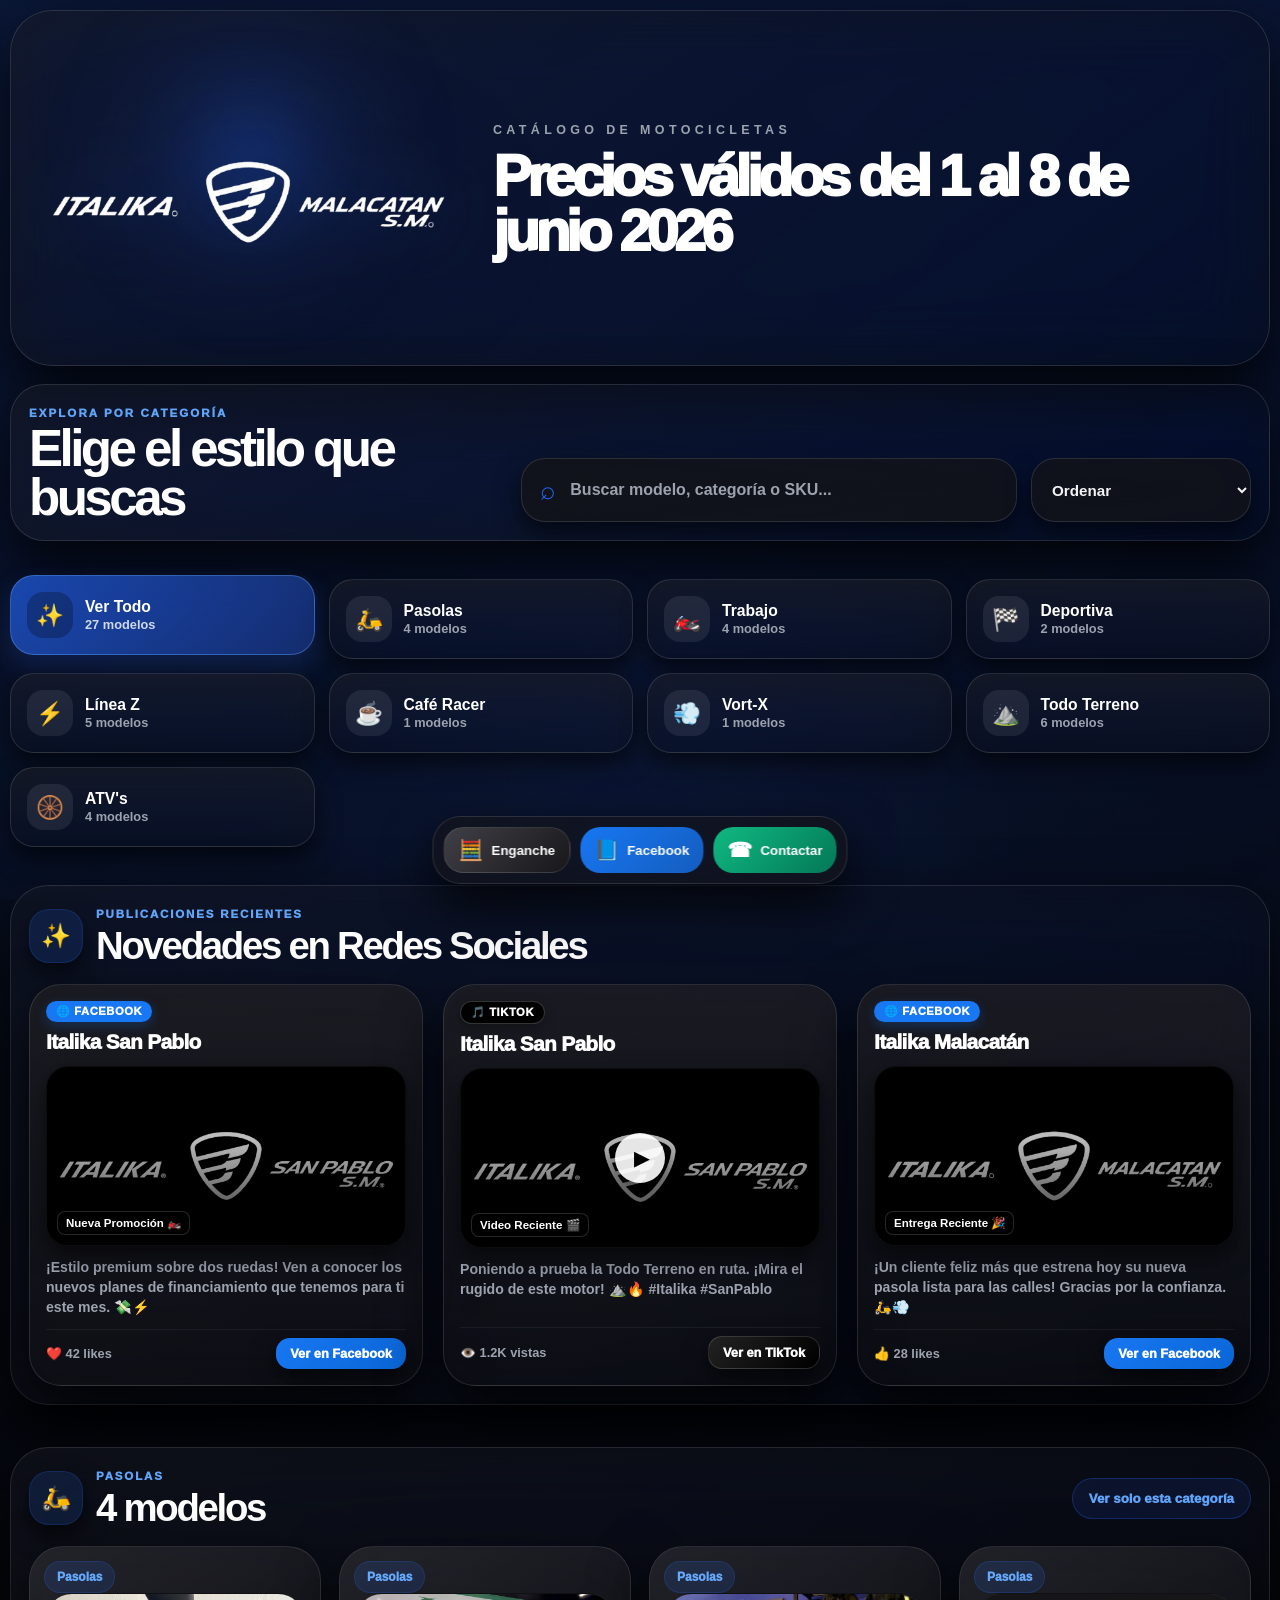
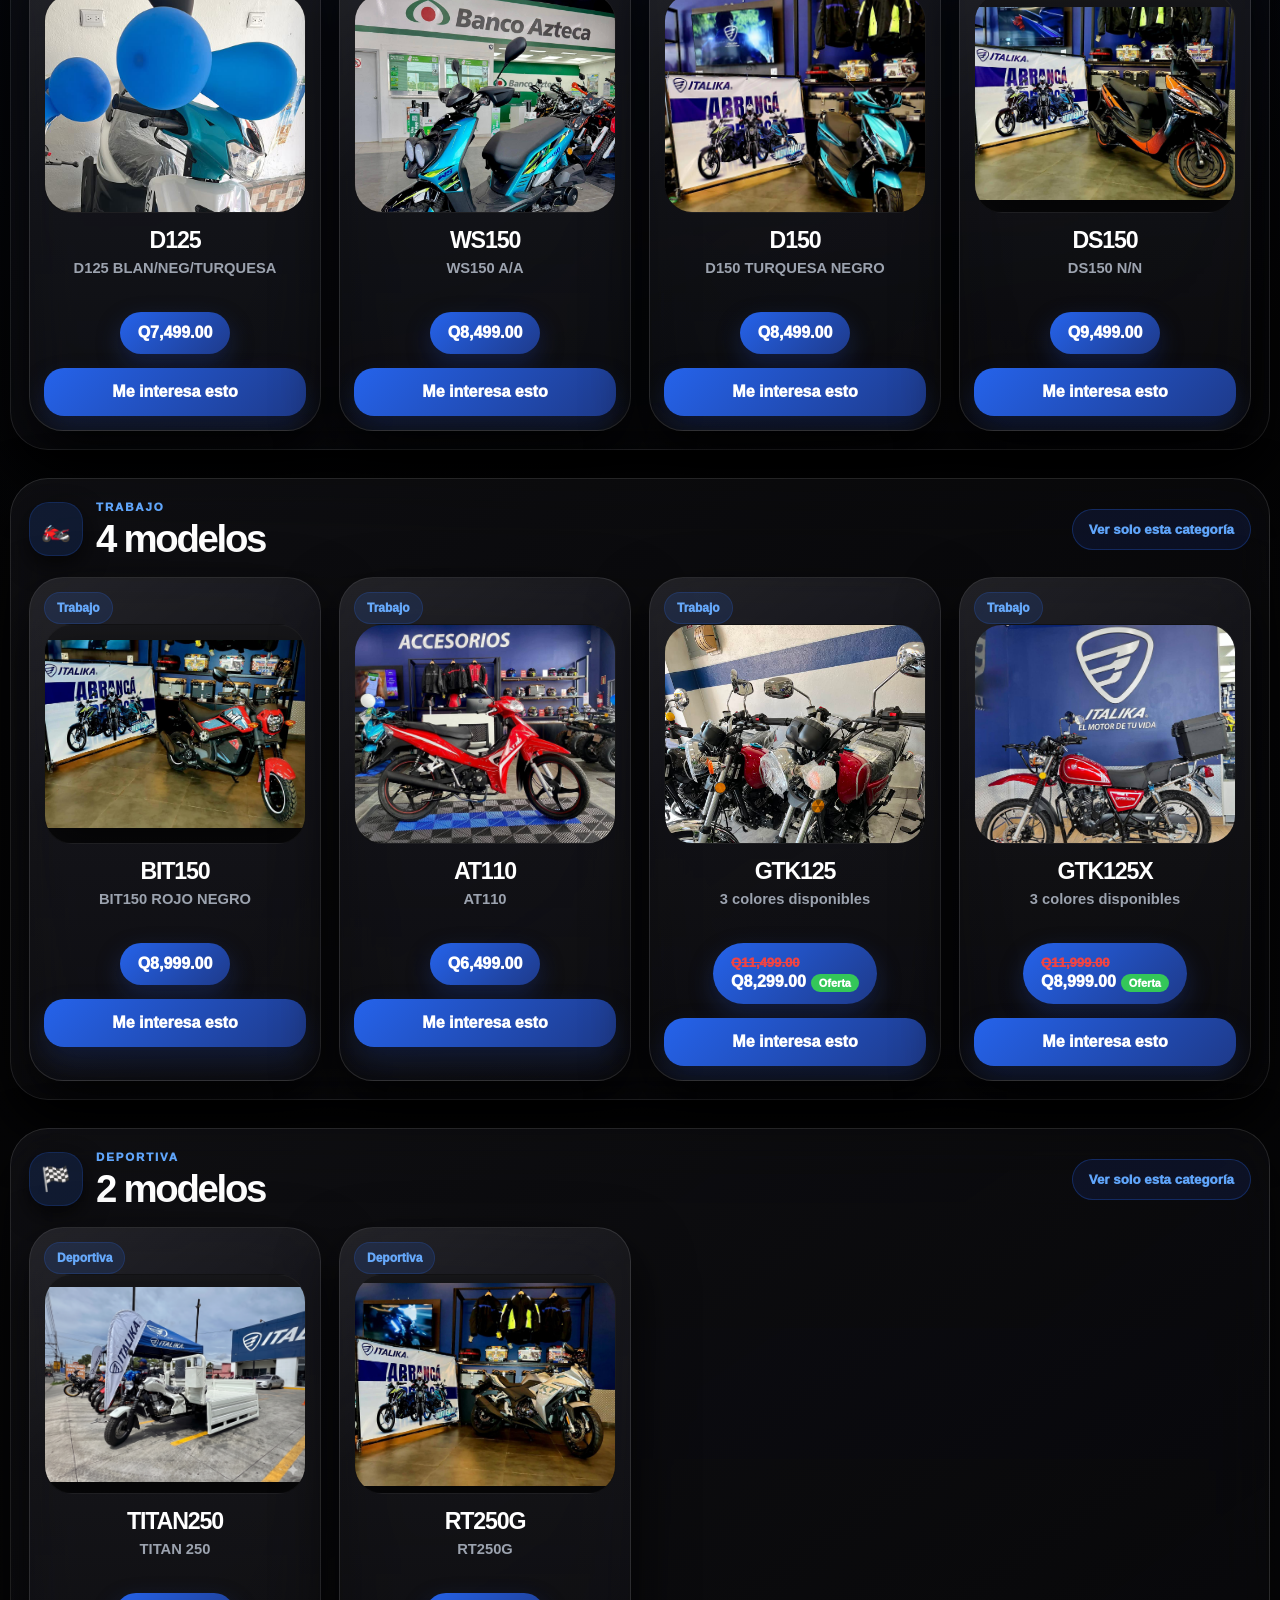
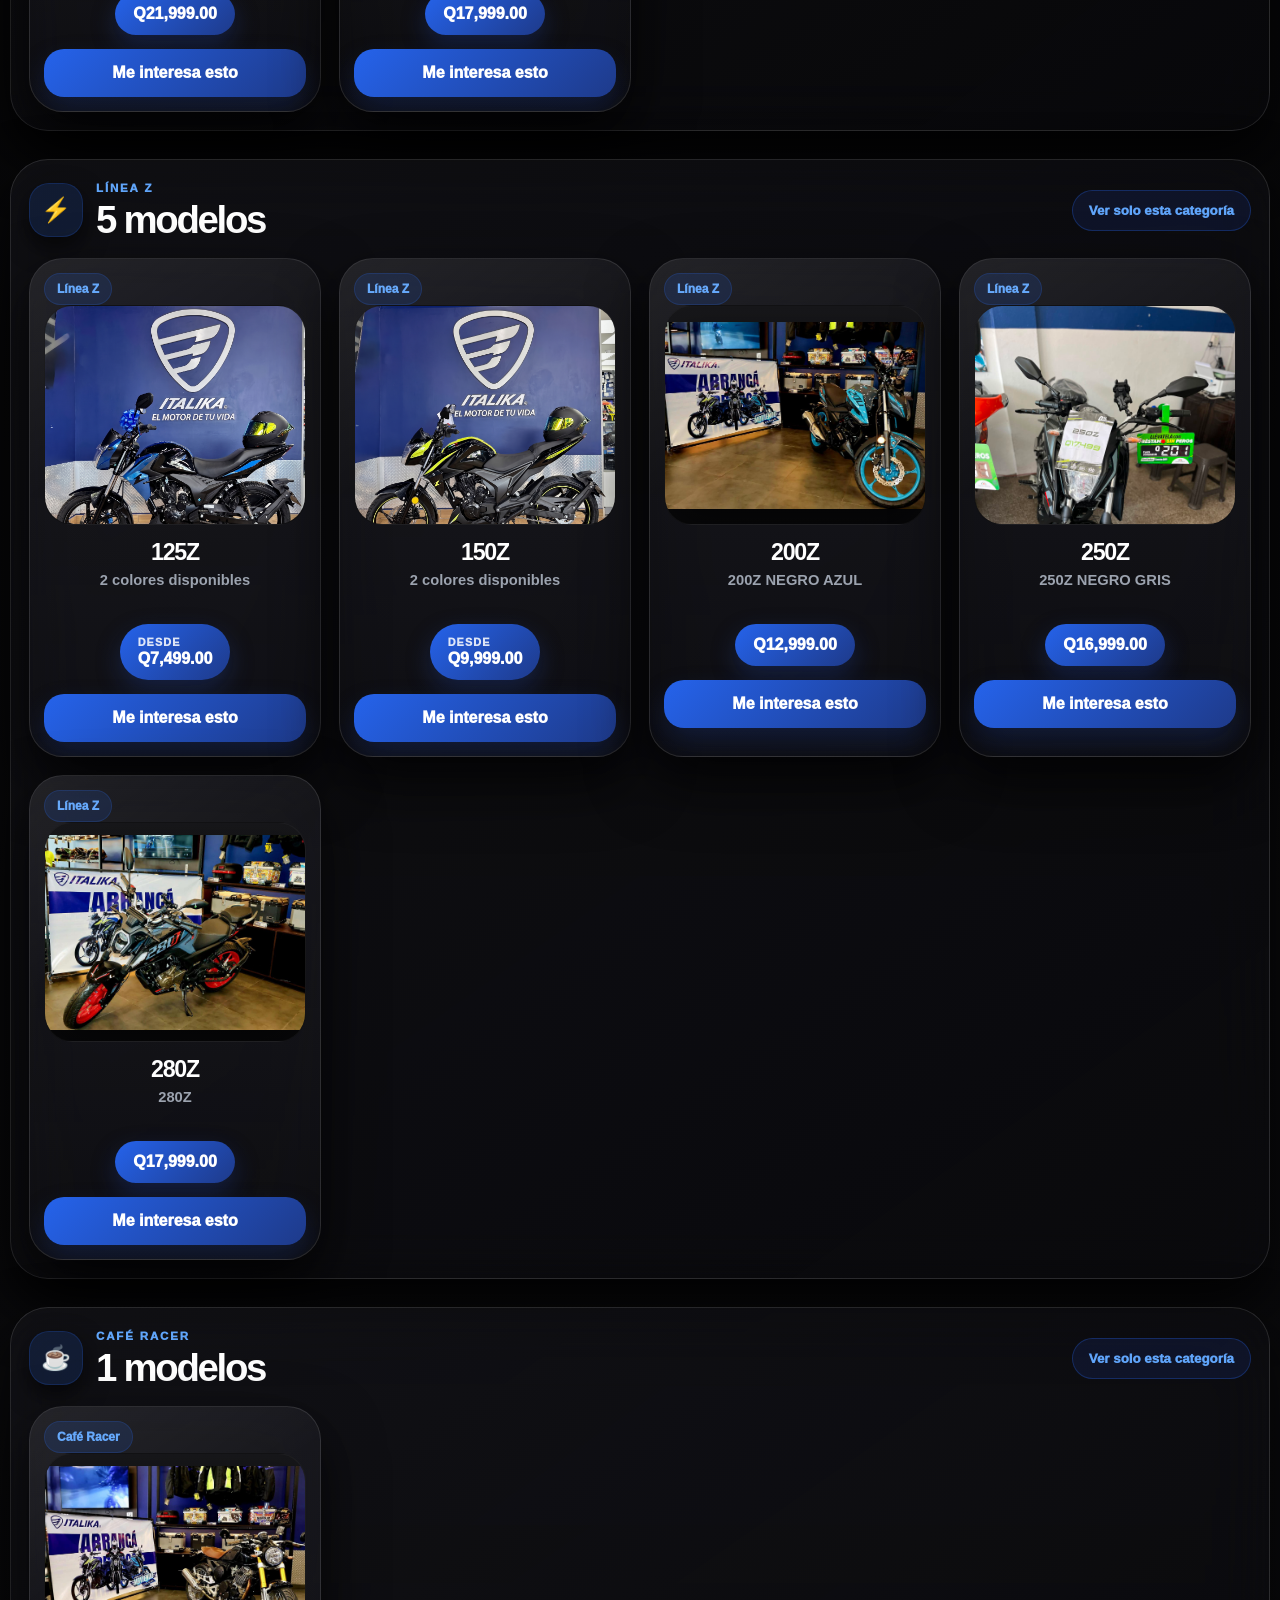
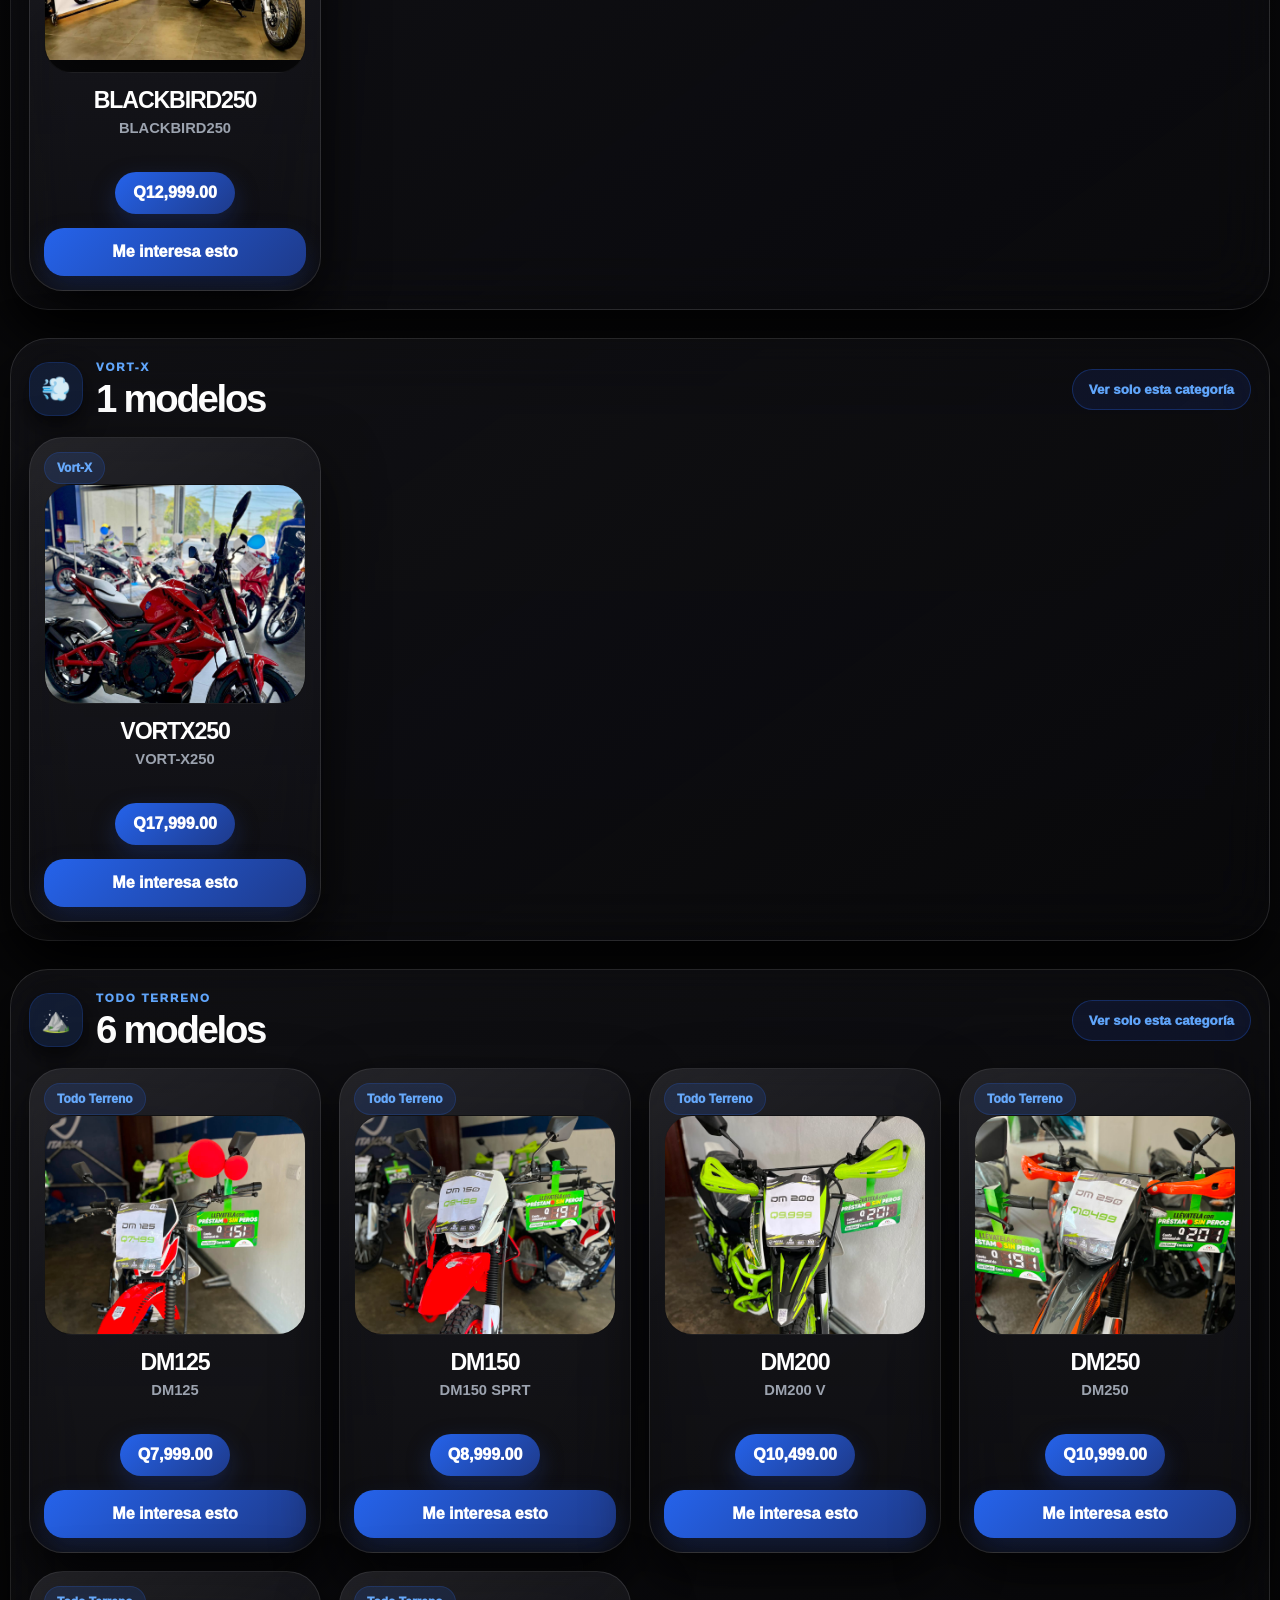
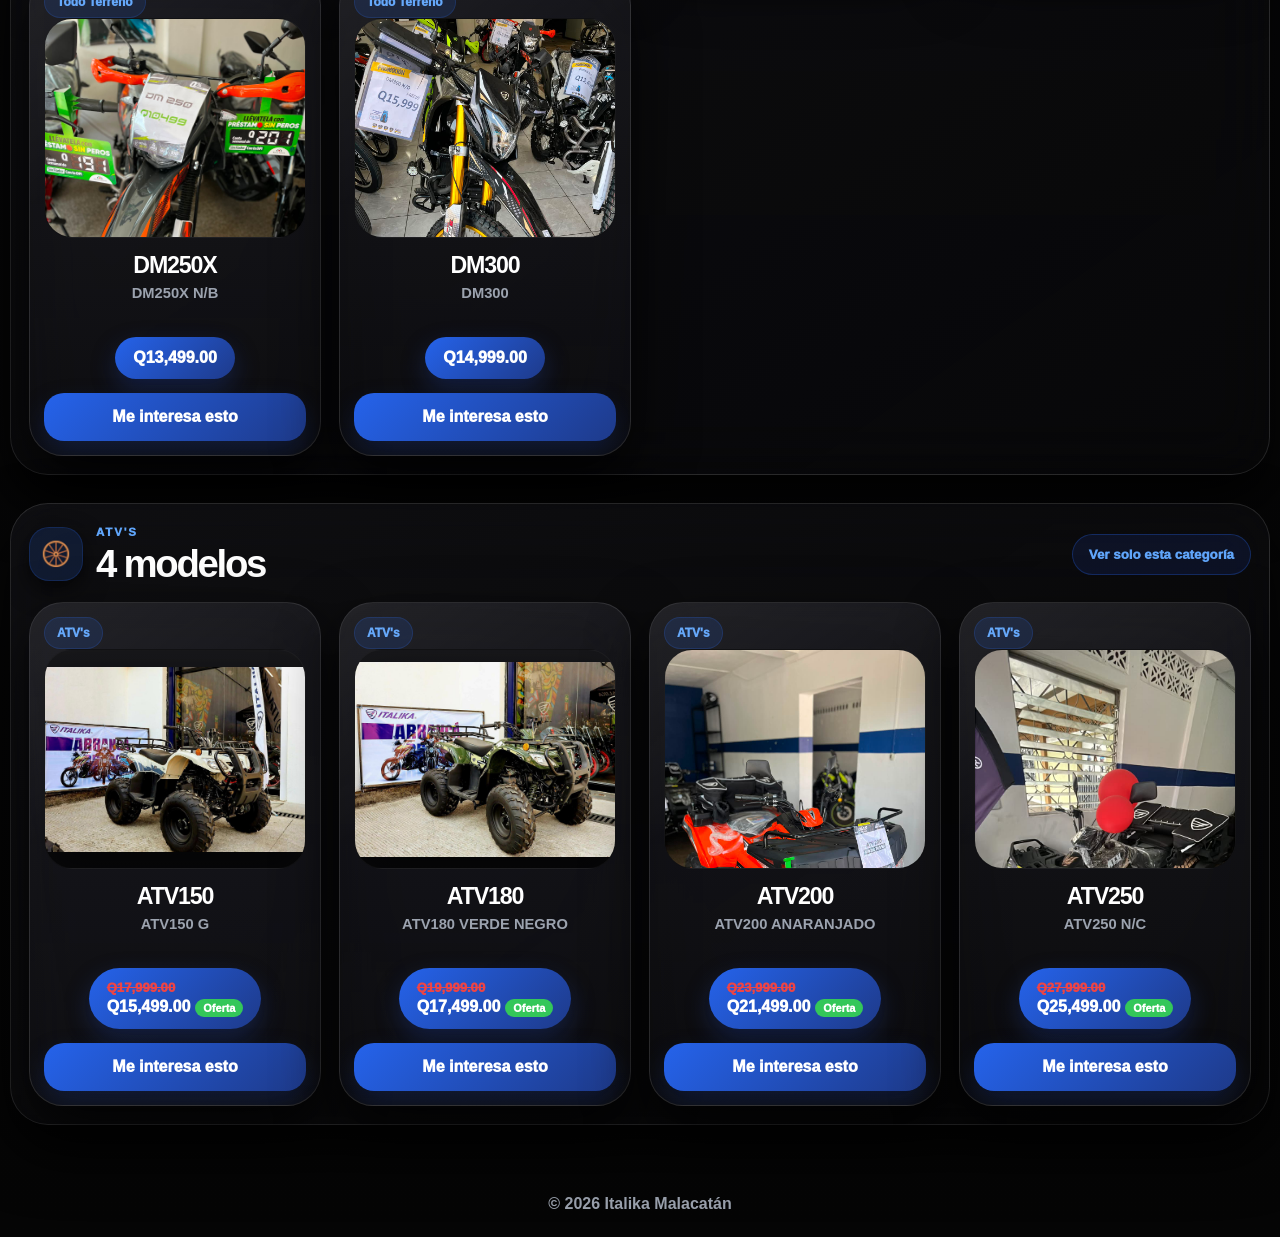
==== commit 4033943a: "Add files via upload" ====
--- a/index.html
+++ b/index.html
@@ -7,14 +7,14 @@
 
 <link rel="icon" type="image/png" href="assets/img/logo-malacatan.png">
 
-<link rel="stylesheet" href="styles.css?v=20">
+<link rel="stylesheet" href="styles.css?v=21">
 </head>
 <body>
 <header class="hero">
   <img id="heroLogo" class="brand" src="assets/img/logo-malacatan.png" alt="Italika">
   <div class="heroGlow"></div><div class="heroText">
     <p>Catálogo de motocicletas</p>
-    <h1>Precios válidos del 7 al 13 de julio 2026</h1>
+    <h1>Precios válidos del 1 al 8 de junio 2026</h1>
   </div>
 </header>
 
@@ -124,8 +124,19 @@
       </div>
       <p class="mini">SKU: <b id="modalSku"></b> · Código: <b id="modalCode"></b></p>
       <button id="interestBtn" class="primary">Me interesa esto</button>
-    </div>
-  </div>
+      <div class="specsSection">
+        <h4>Información del modelo</h4>
+        <div id="specsBox"></div>
+      </div>
+    </div>
+  </div>
+</dialog>
+
+<dialog id="colorDialog" class="dialog small">
+  <button class="x" data-close-color>×</button>
+  <h2>¿Qué color te interesa?</h2>
+  <p id="colorMotoText" class="muted">Selecciona el color de tu preferencia.</p>
+  <div id="colorGrid" class="bankGrid"></div>
 </dialog>
 
 <dialog id="paymentDialog" class="dialog small">
@@ -197,7 +208,7 @@
 </dialog>
 
 <footer>© 2026 Italika Malacatán</footer>
-<script src="data.js?v=20"></script>
-<script src="app.js?v=20"></script>
+<script src="data.js?v=21"></script>
+<script src="app.js?v=21"></script>
 </body>
 </html>
--- a/styles.css
+++ b/styles.css
@@ -998,6 +998,63 @@
   border: 1px solid rgba(255, 255, 255, 0.15);
 }
 
+/* Ficha técnica en modal de moto */
+.specsSection { margin-top: 22px; padding-top: 18px; border-top: 1px solid var(--line); }
+.specsSection h4 {
+  margin: 0 0 12px;
+  font-size: .78rem;
+  text-transform: uppercase;
+  letter-spacing: .14em;
+  font-weight: 1000;
+  color: #60a5fa;
+}
+.specUso { margin: 0 0 14px; color: var(--text); font-weight: 700; font-size: .92rem; line-height: 1.45; }
+.specGrid {
+  display: grid;
+  grid-template-columns: repeat(2, minmax(0,1fr));
+  gap: 8px 16px;
+}
+.specRow {
+  display: flex;
+  justify-content: space-between;
+  gap: 10px;
+  padding: 9px 0;
+  border-bottom: 1px dashed rgba(255,255,255,0.08);
+  font-size: .85rem;
+}
+.specRow span { color: var(--muted); font-weight: 700; }
+.specRow b { color: #fff; font-weight: 900; text-align: right; }
+.specNota {
+  margin: 14px 0 0;
+  font-size: .8rem;
+  color: #fbbf24;
+  font-weight: 700;
+  line-height: 1.4;
+}
+.specLink {
+  display: inline-block;
+  margin-top: 16px;
+  color: #60a5fa;
+  font-weight: 1000;
+  font-size: .85rem;
+  text-decoration: none;
+  border-bottom: 1px solid rgba(96,165,250,0.4);
+}
+.specLink:hover { color: #fff; border-color: #fff; }
+
+/* Precio en rango (varios colores) */
+.fromTag {
+  display: block;
+  font-size: .68rem;
+  text-transform: uppercase;
+  letter-spacing: .1em;
+  opacity: .85;
+  margin-bottom: 2px;
+}
+
+/* Selector de color */
+.colorOptBtn:disabled { opacity: .45; cursor: not-allowed; }
+
 /* Responsive Media Queries consolidadas */
 @media(max-width: 1100px) {
   .grid { grid-template-columns: repeat(3, 1fr); }
@@ -1013,6 +1070,7 @@
   .grid { grid-template-columns: repeat(2, 1fr); }
   .dialogGrid { grid-template-columns: 1fr; }
   .bigPhoto { min-height: 270px; }
+  .specGrid { grid-template-columns: 1fr; }
   .hero { border-radius: 0 0 36px 36px; width: 100%; margin: 0 0 16px; }
   .heroText h1 { font-size: 2.6rem; }
   .categoryCards { grid-template-columns: repeat(2, minmax(0, 1fr)); }
@@ -1034,3 +1092,4 @@
   .categoryCards { grid-template-columns: 1fr; }
   .categoryTile { padding: 14px !important; }
 }
+
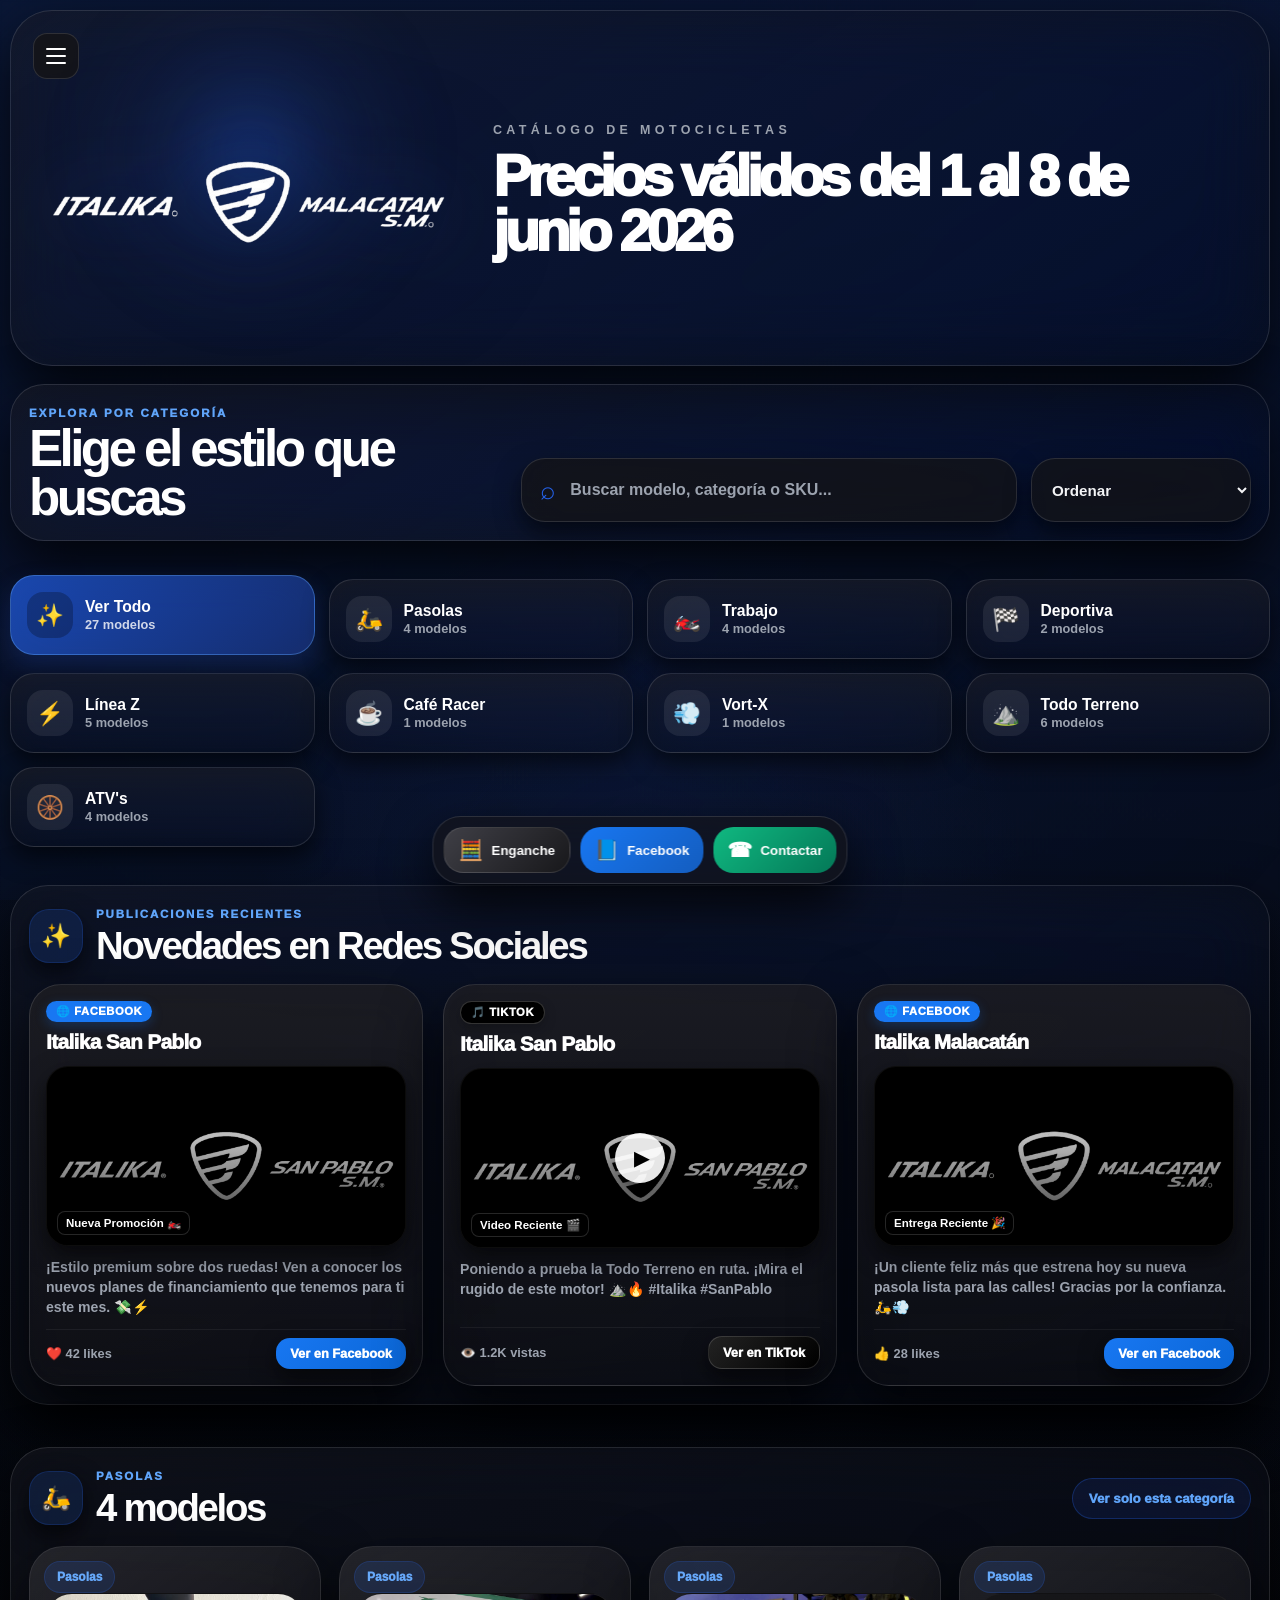
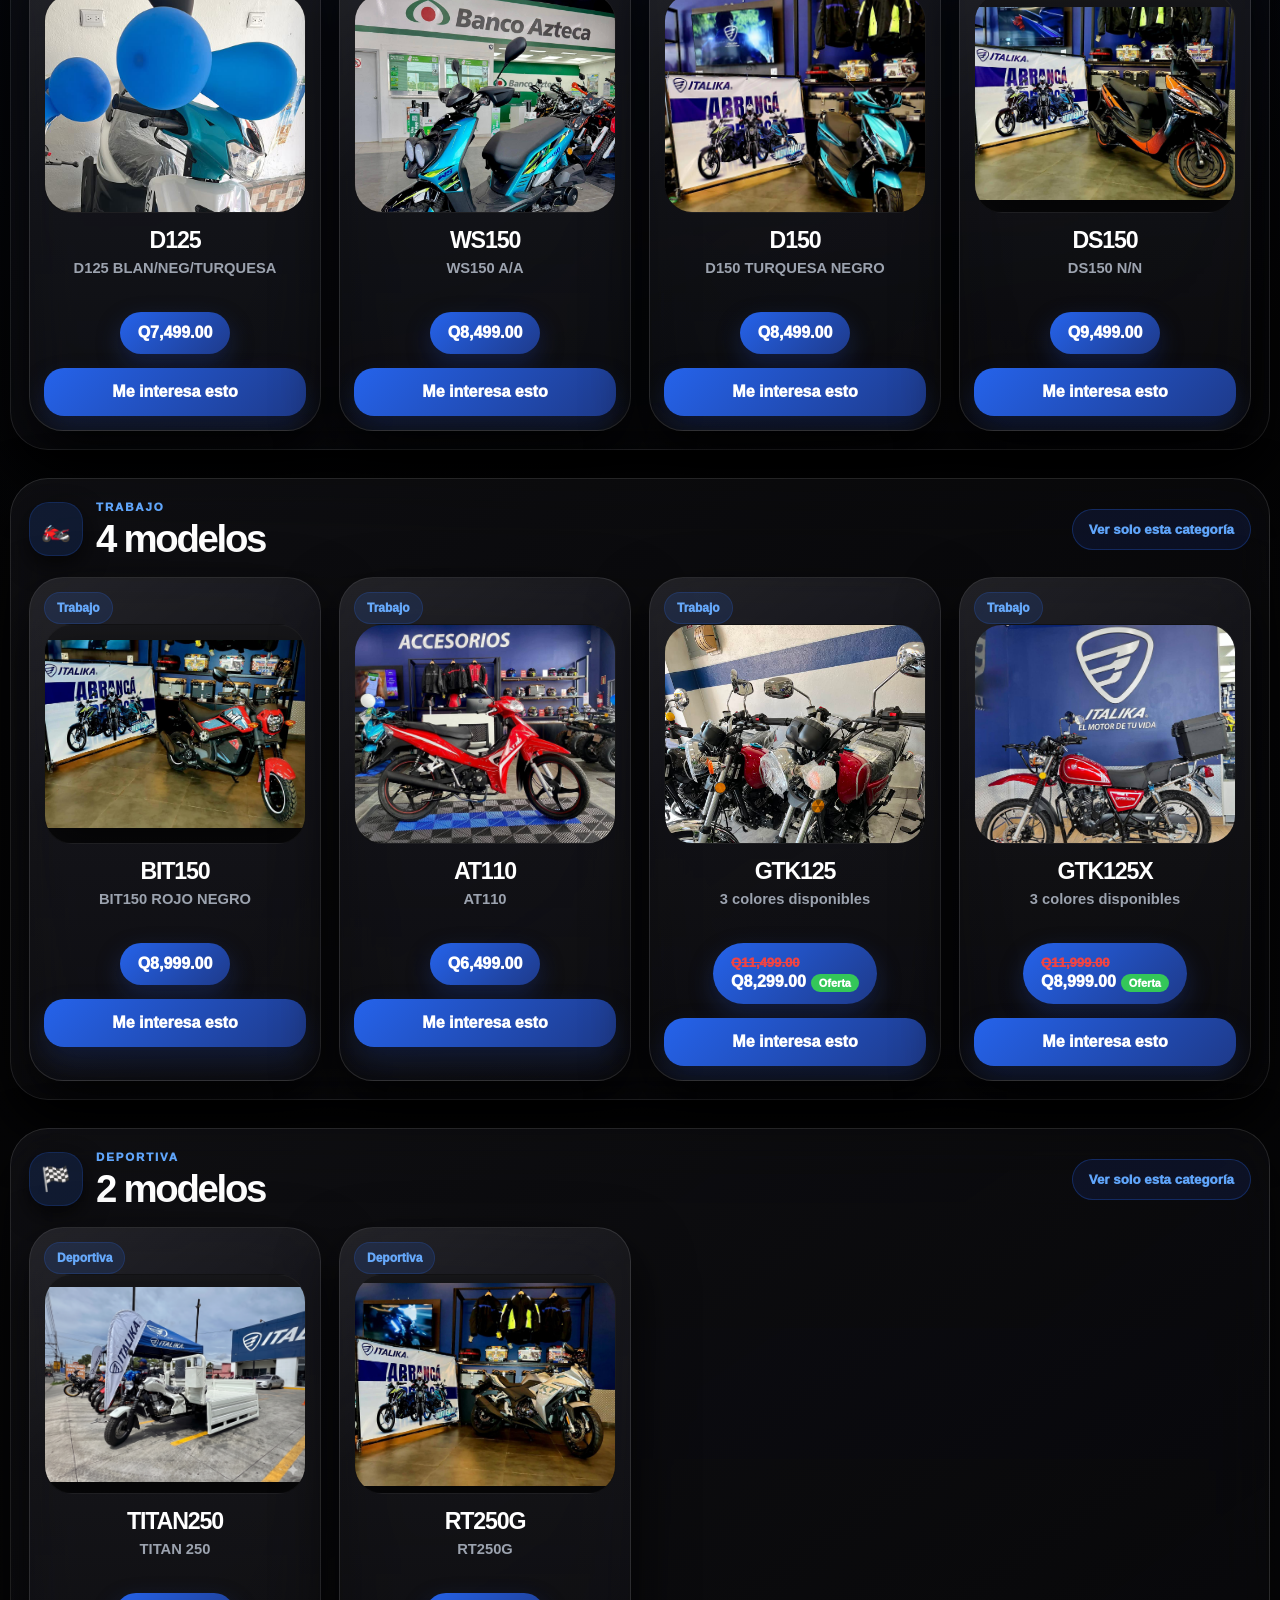
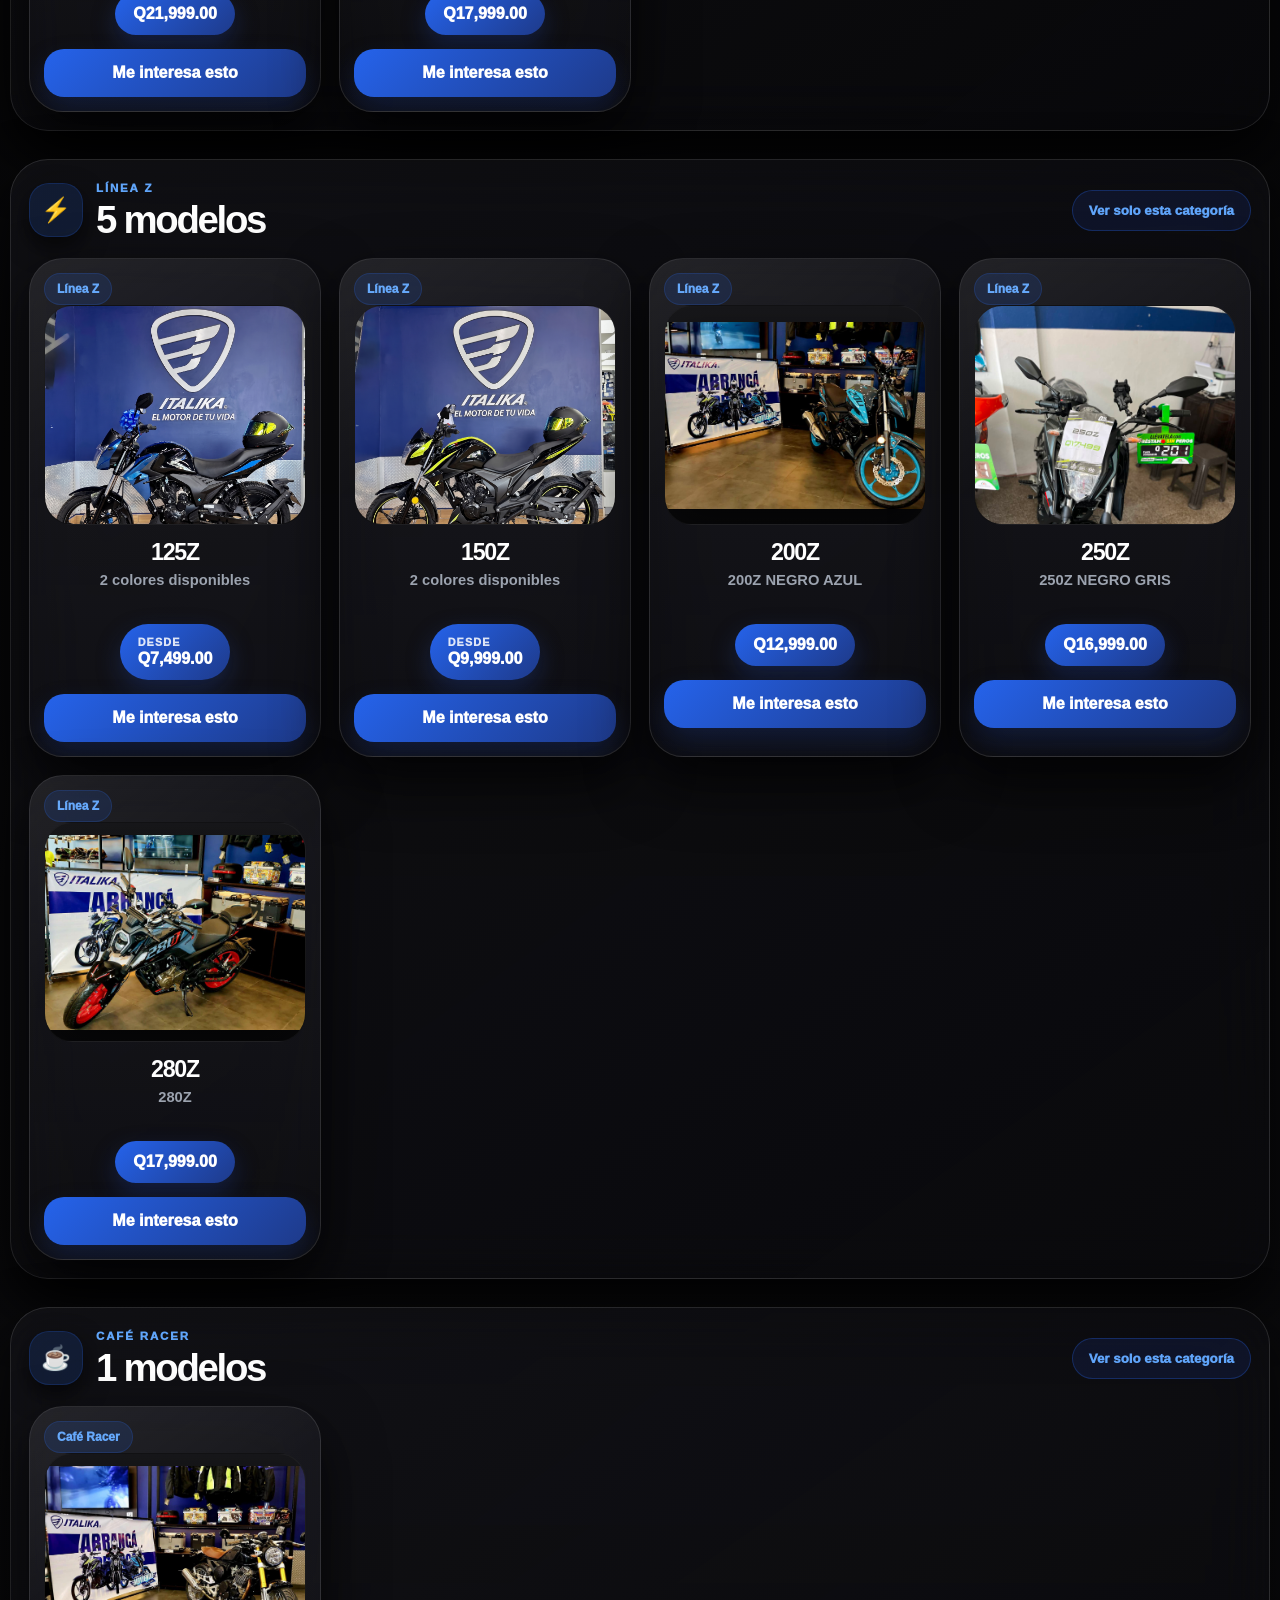
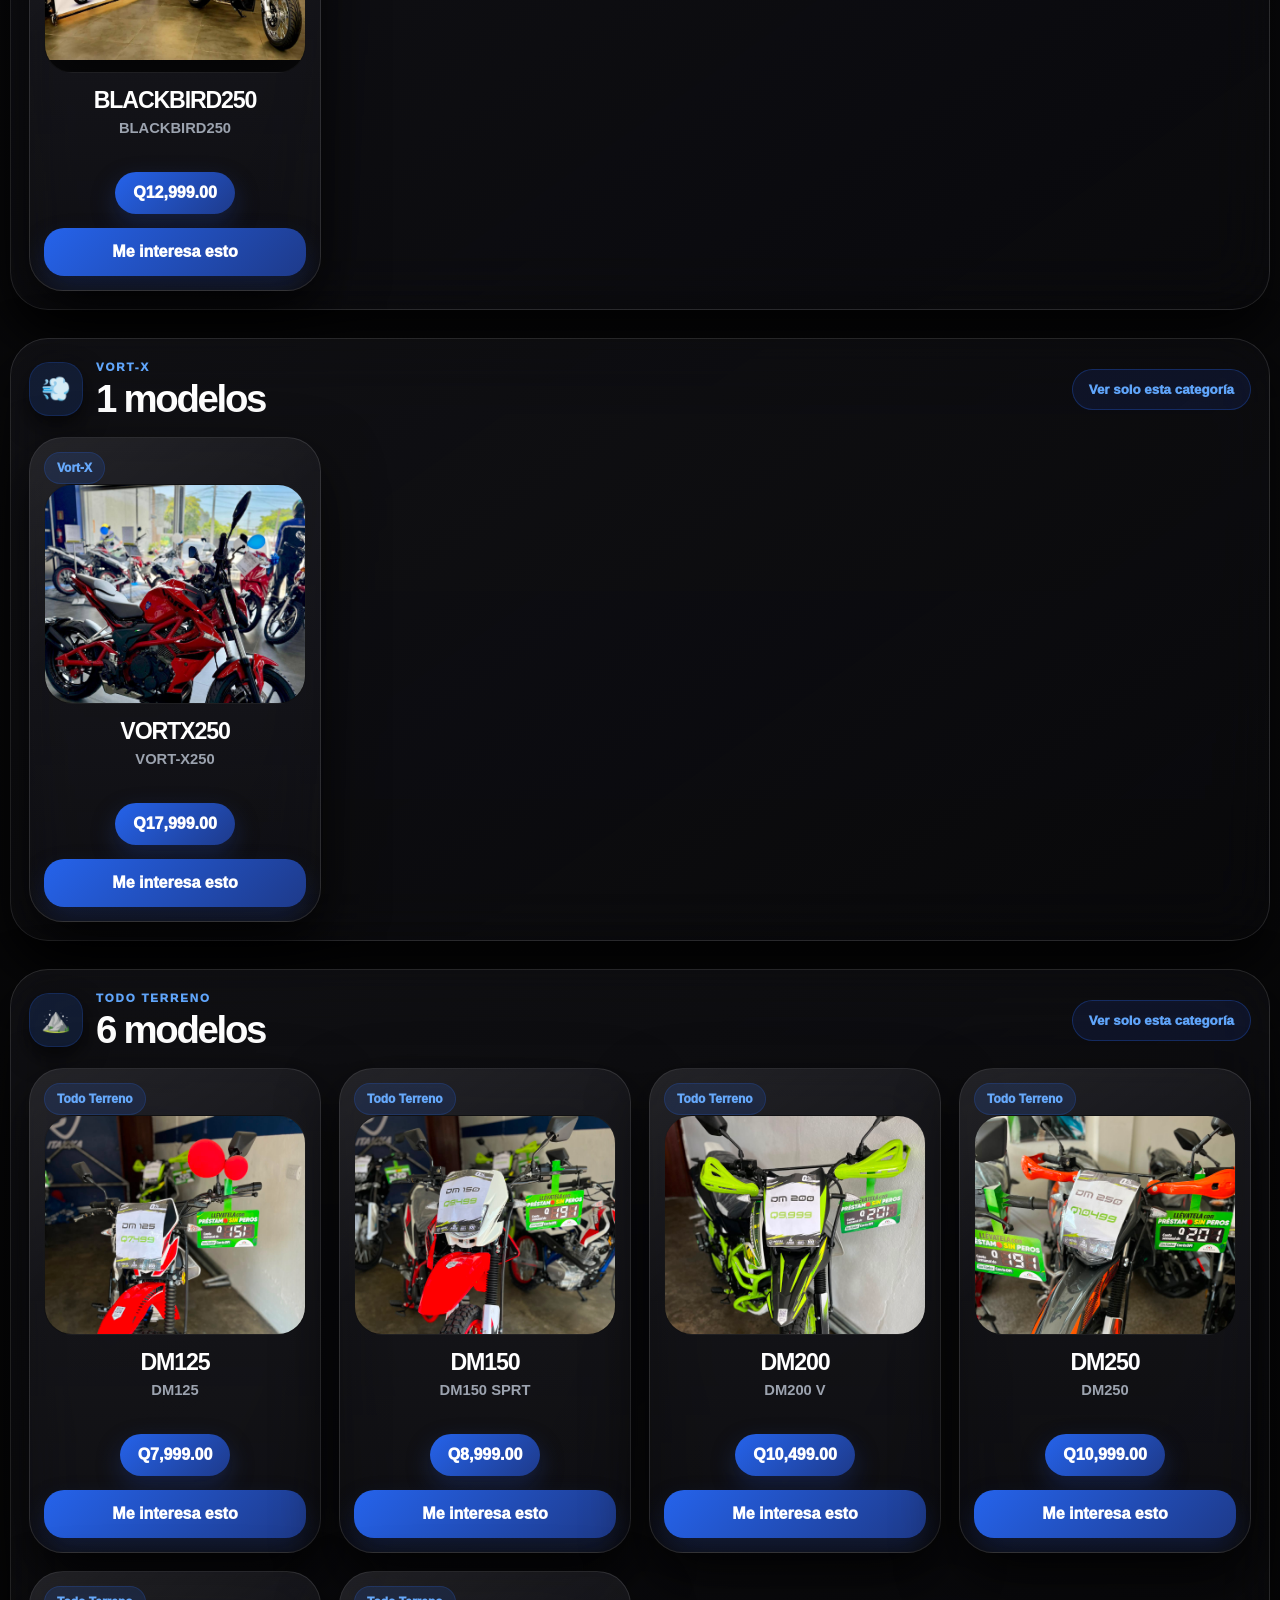
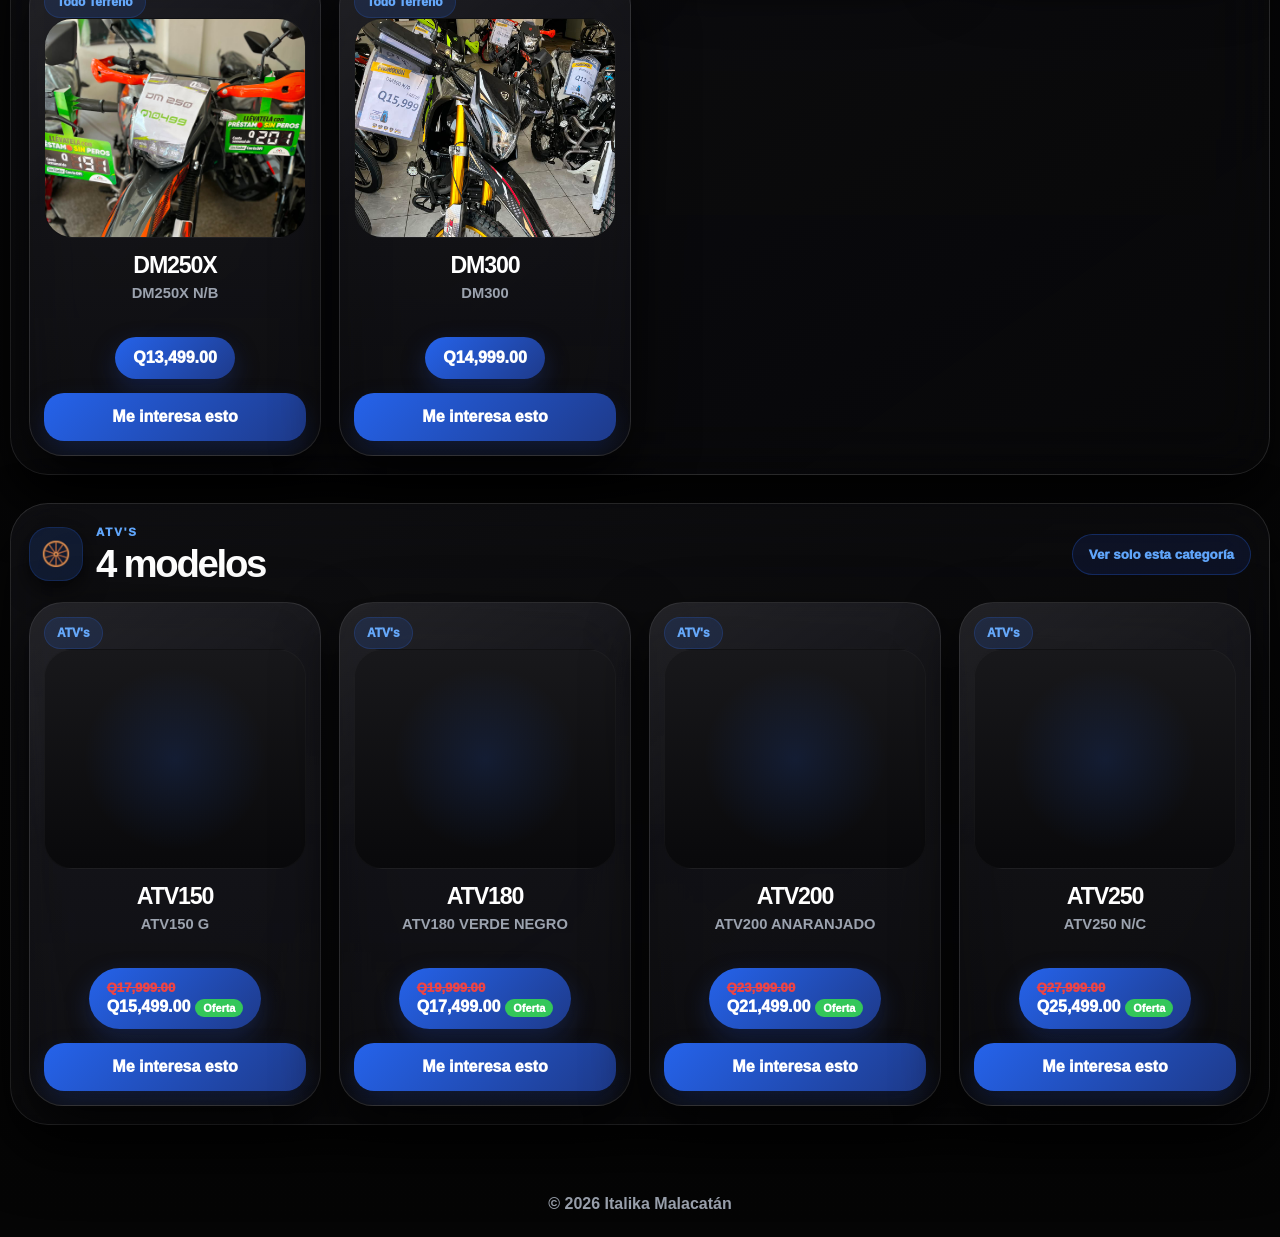
==== commit 733f2125: "Add files via upload" ====
--- a/index.html
+++ b/index.html
@@ -7,10 +7,11 @@
 
 <link rel="icon" type="image/png" href="assets/img/logo-malacatan.png">
 
-<link rel="stylesheet" href="styles.css?v=21">
+<link rel="stylesheet" href="styles.css?v=23">
 </head>
 <body>
 <header class="hero">
+  <a href="contactos.html" id="menuBtn" class="menuBtn" aria-label="Ir a Contactos y Agencias"><span></span><span></span><span></span></a>
   <img id="heroLogo" class="brand" src="assets/img/logo-malacatan.png" alt="Italika">
   <div class="heroGlow"></div><div class="heroText">
     <p>Catálogo de motocicletas</p>
@@ -208,7 +209,7 @@
 </dialog>
 
 <footer>© 2026 Italika Malacatán</footer>
-<script src="data.js?v=21"></script>
-<script src="app.js?v=21"></script>
+<script src="data.js?v=23"></script>
+<script src="app.js?v=23"></script>
 </body>
 </html>
--- a/styles.css
+++ b/styles.css
@@ -1055,6 +1055,83 @@
 /* Selector de color */
 .colorOptBtn:disabled { opacity: .45; cursor: not-allowed; }
 
+/* ---------- Menú hamburguesa ---------- */
+.menuBtn {
+  position: absolute;
+  top: 22px;
+  left: 22px;
+  z-index: 5;
+  width: 46px;
+  height: 46px;
+  border-radius: 14px;
+  border: 1px solid var(--line);
+  background: rgba(20, 20, 22, 0.7);
+  backdrop-filter: blur(10px);
+  display: flex;
+  flex-direction: column;
+  align-items: center;
+  justify-content: center;
+  gap: 5px;
+  cursor: pointer;
+  text-decoration: none;
+  transition: background .2s, transform .2s;
+}
+.menuBtn:hover { background: rgba(37, 99, 235, 0.25); transform: translateY(-1px); }
+.menuBtn span { width: 20px; height: 2px; border-radius: 2px; background: #fff; display: block; }
+
+/* ---------- Página de Contactos / Agencias (contactos.html) ---------- */
+.agenciesView { width: min(1100px, calc(100% - 32px)); margin: 0 auto; padding: 26px 0 60px; }
+
+.agenciesTop { margin-bottom: 18px; }
+.backBtn {
+  background: rgba(20, 20, 22, 0.7);
+  border: 1px solid var(--line);
+  color: var(--text);
+  font-weight: 900;
+  font-size: .85rem;
+  padding: 12px 18px;
+  border-radius: 14px;
+  cursor: pointer;
+  transition: background .2s, transform .2s;
+}
+.backBtn:hover { background: rgba(37, 99, 235, 0.25); transform: translateY(-1px); }
+.backBtn.wide { display: block; width: 100%; margin-top: 30px; text-align: center; padding: 16px; }
+
+.agenciesIntro { margin: 8px 0 30px; }
+.agenciesIntro h1 { margin: 8px 0 10px; font-size: clamp(1.8rem, 4vw, 2.6rem); font-weight: 1000; }
+
+.agencyCardsWrap {
+  display: grid;
+  grid-template-columns: repeat(auto-fit, minmax(300px, 1fr));
+  gap: 20px;
+}
+
+.agencyInfoCard {
+  background: var(--card);
+  border: 1px solid var(--line);
+  border-radius: 28px;
+  padding: 28px 24px;
+  backdrop-filter: blur(20px);
+  text-align: center;
+}
+.agencyLogoWrap { display: flex; justify-content: center; margin-bottom: 14px; }
+.agencyLogoWrap img { width: 160px; max-width: 60%; object-fit: contain; filter: drop-shadow(0 10px 20px rgba(0,0,0,.4)); }
+.agencyInfoCard h2 { margin: 0 0 10px; font-size: 1.3rem; font-weight: 1000; }
+.agencyAddress, .agencyPhone { margin: 4px 0; color: var(--muted); font-size: .9rem; font-weight: 700; }
+.agencyActions { display: flex; flex-direction: column; gap: 10px; margin-top: 20px; }
+.agencyBtn {
+  display: block;
+  padding: 14px;
+  border-radius: 16px;
+  font-weight: 1000;
+  font-size: .88rem;
+  text-decoration: none;
+  transition: transform .2s, filter .2s;
+}
+.agencyBtn:hover { transform: translateY(-2px); filter: brightness(1.1); }
+.agencyBtn.maps { background: rgba(255,255,255,0.08); border: 1px solid var(--line); color: var(--text); }
+.agencyBtn.wa { background: linear-gradient(135deg,#22c55e,#16a34a); color: #05130a; }
+
 /* Responsive Media Queries consolidadas */
 @media(max-width: 1100px) {
   .grid { grid-template-columns: repeat(3, 1fr); }
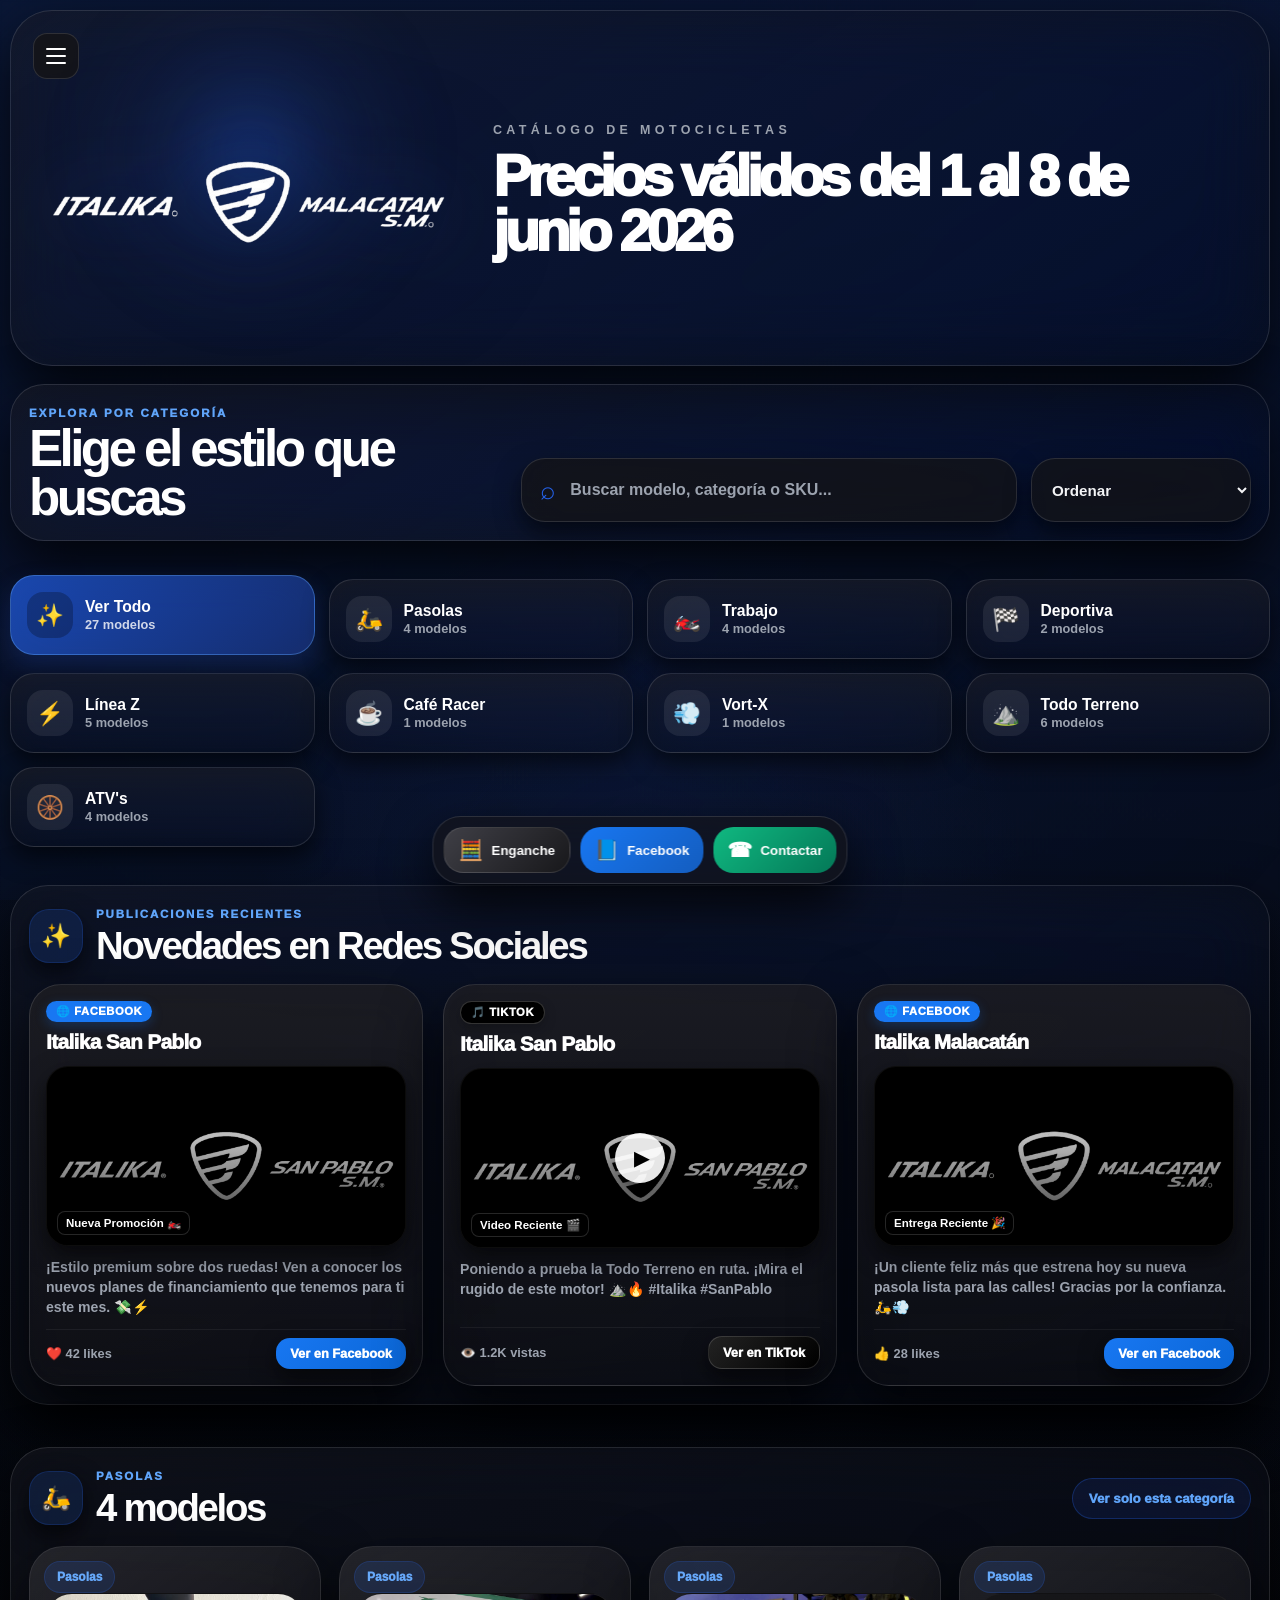
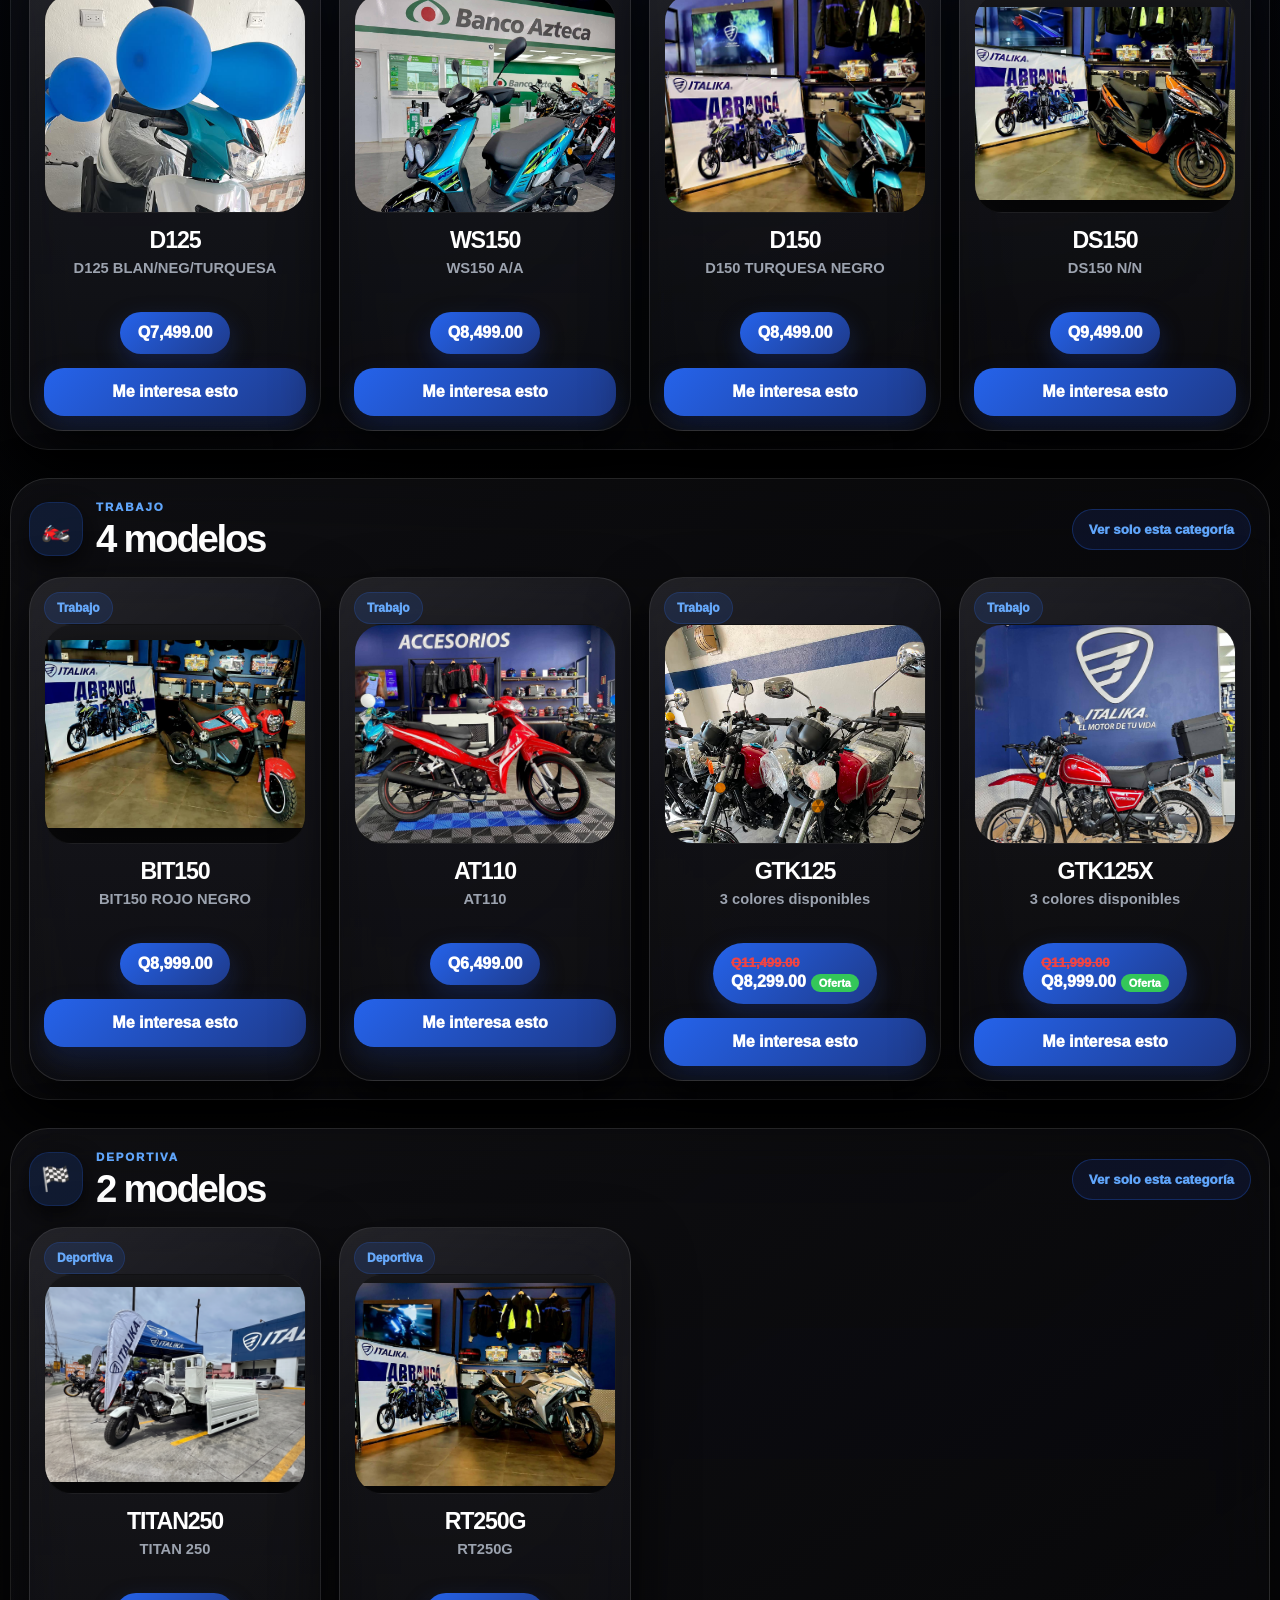
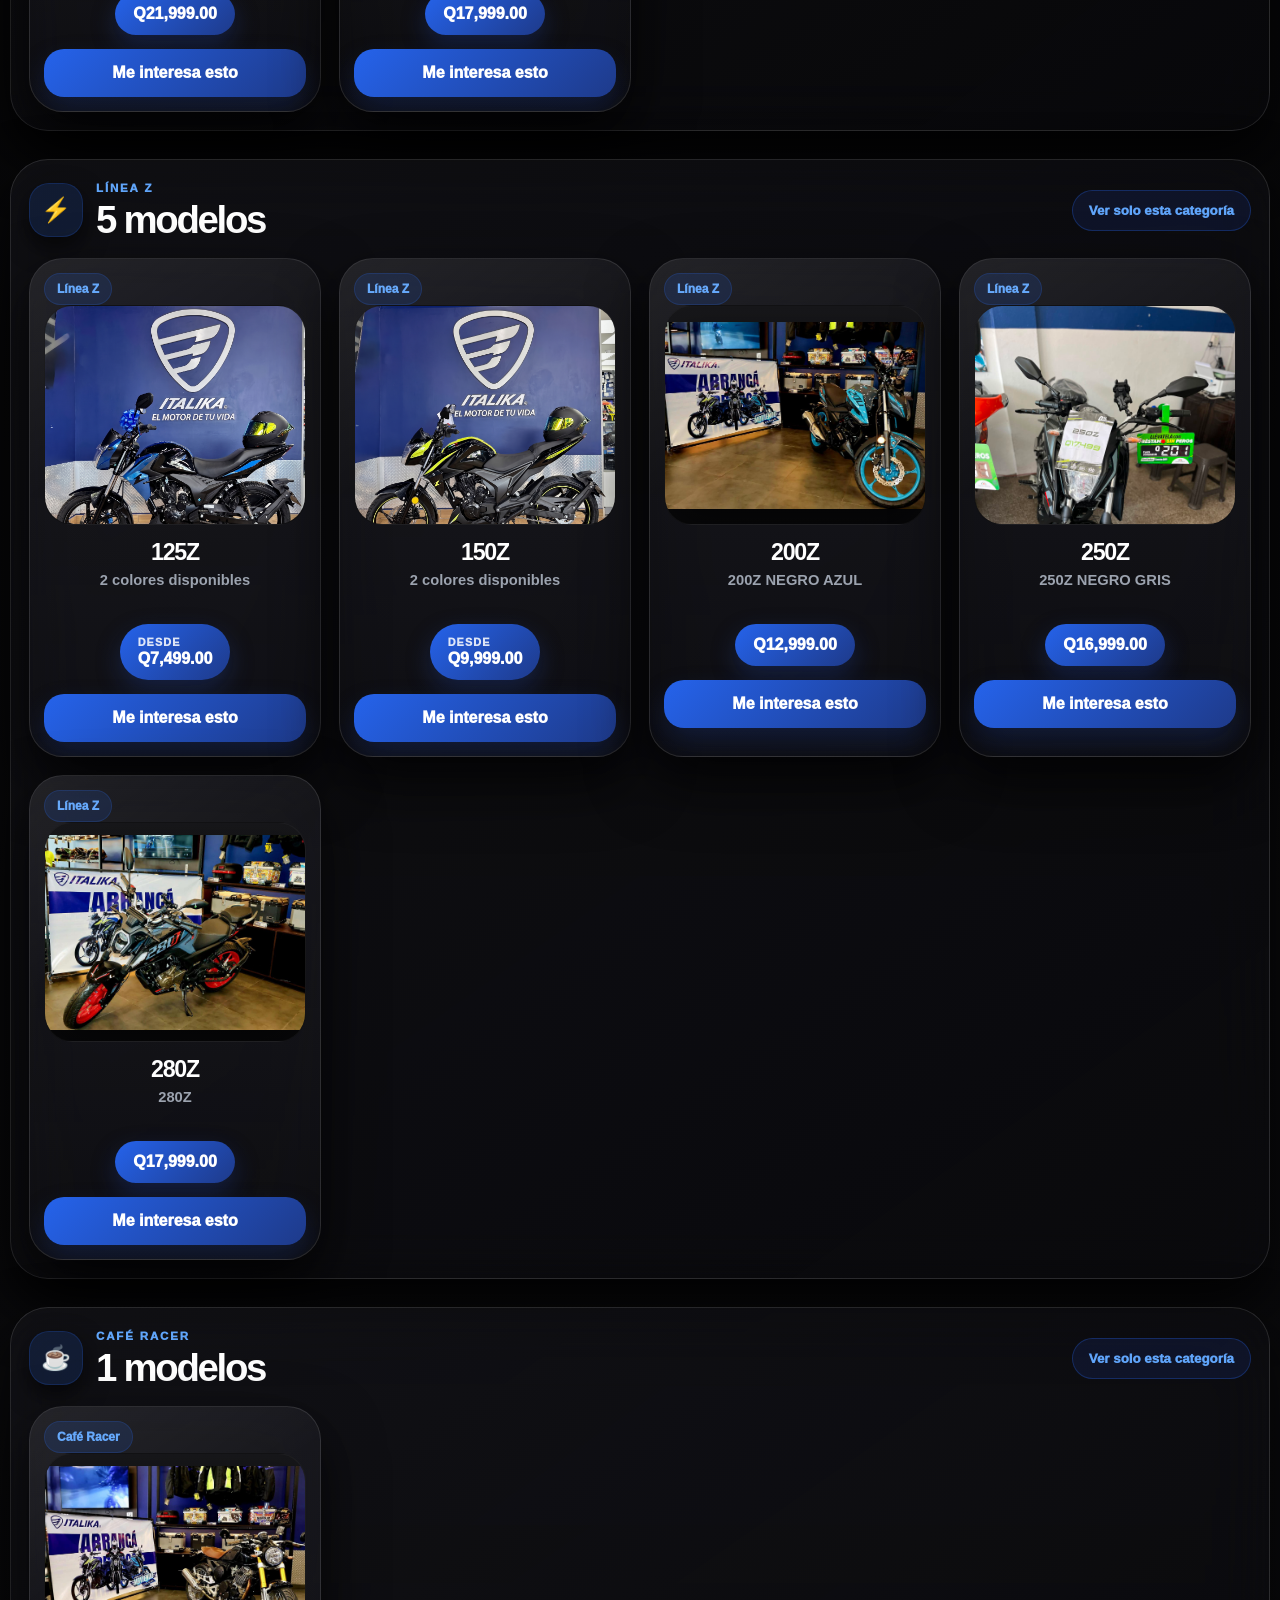
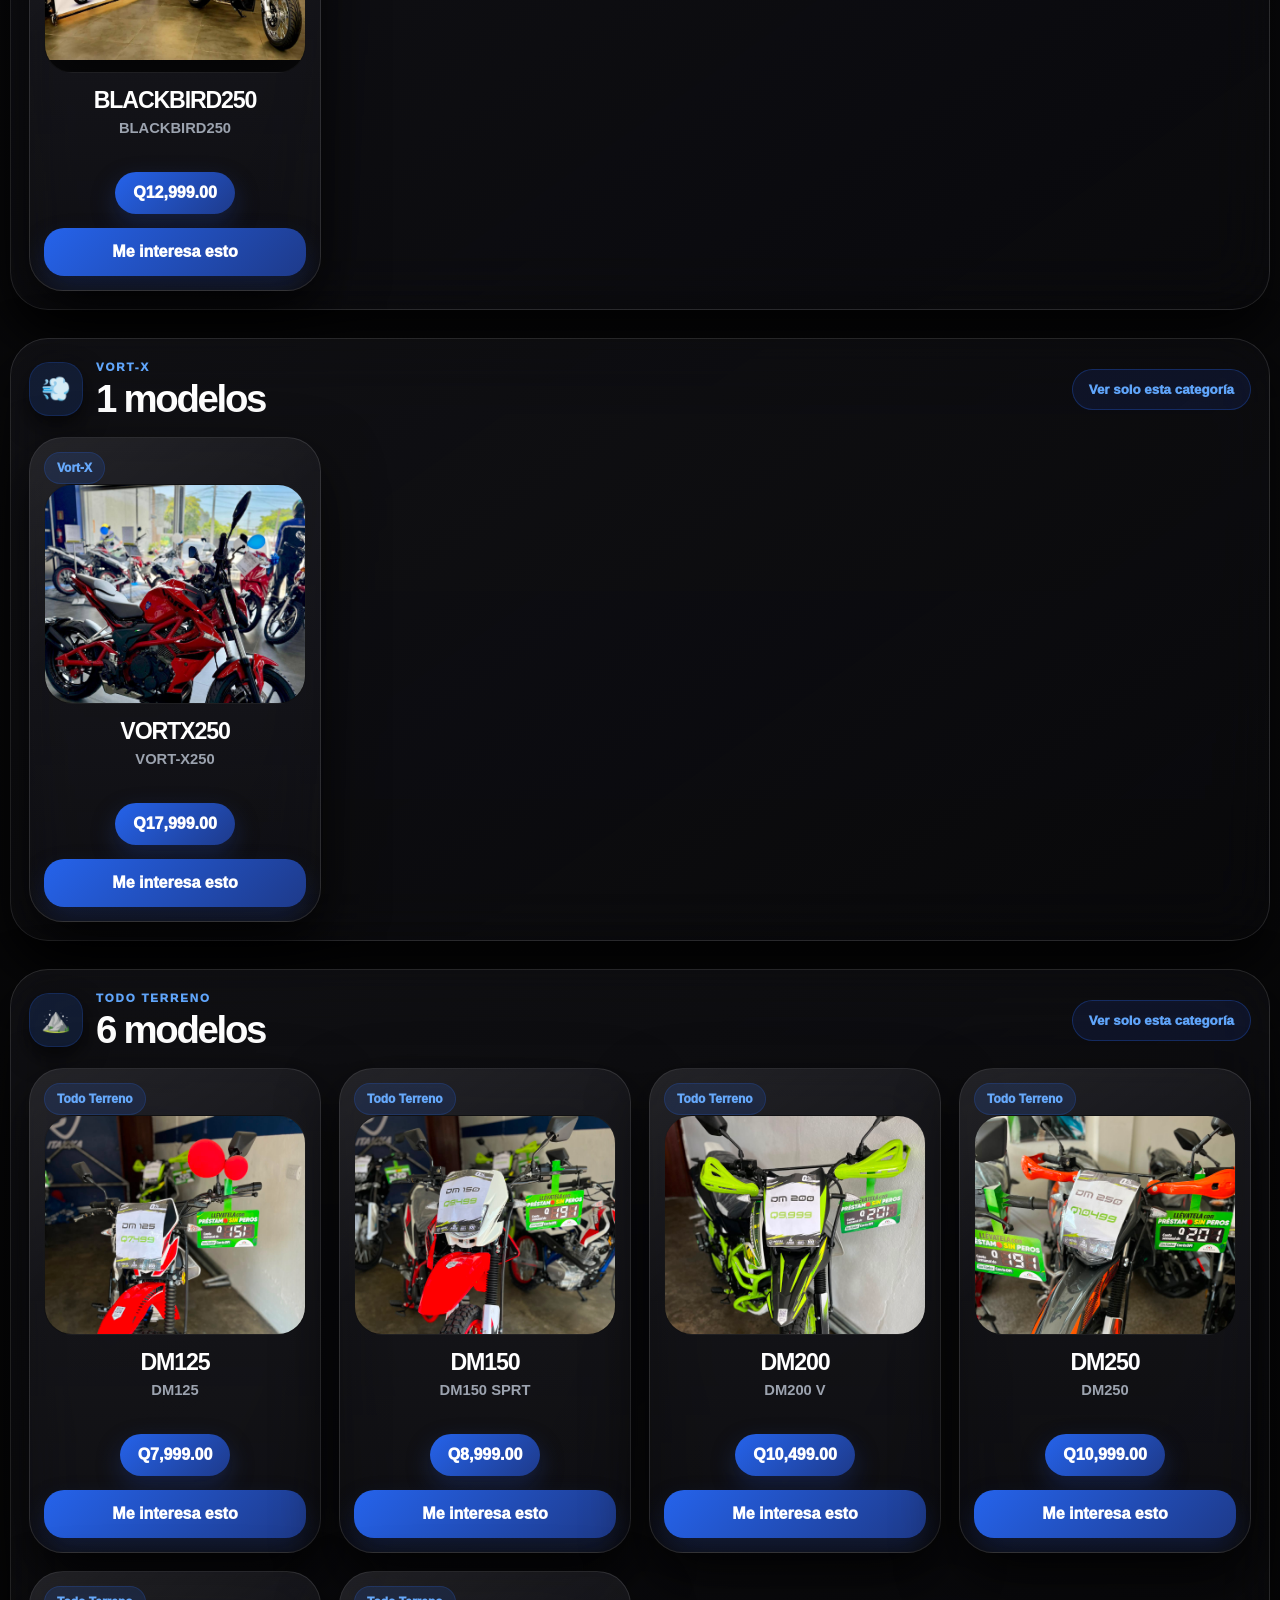
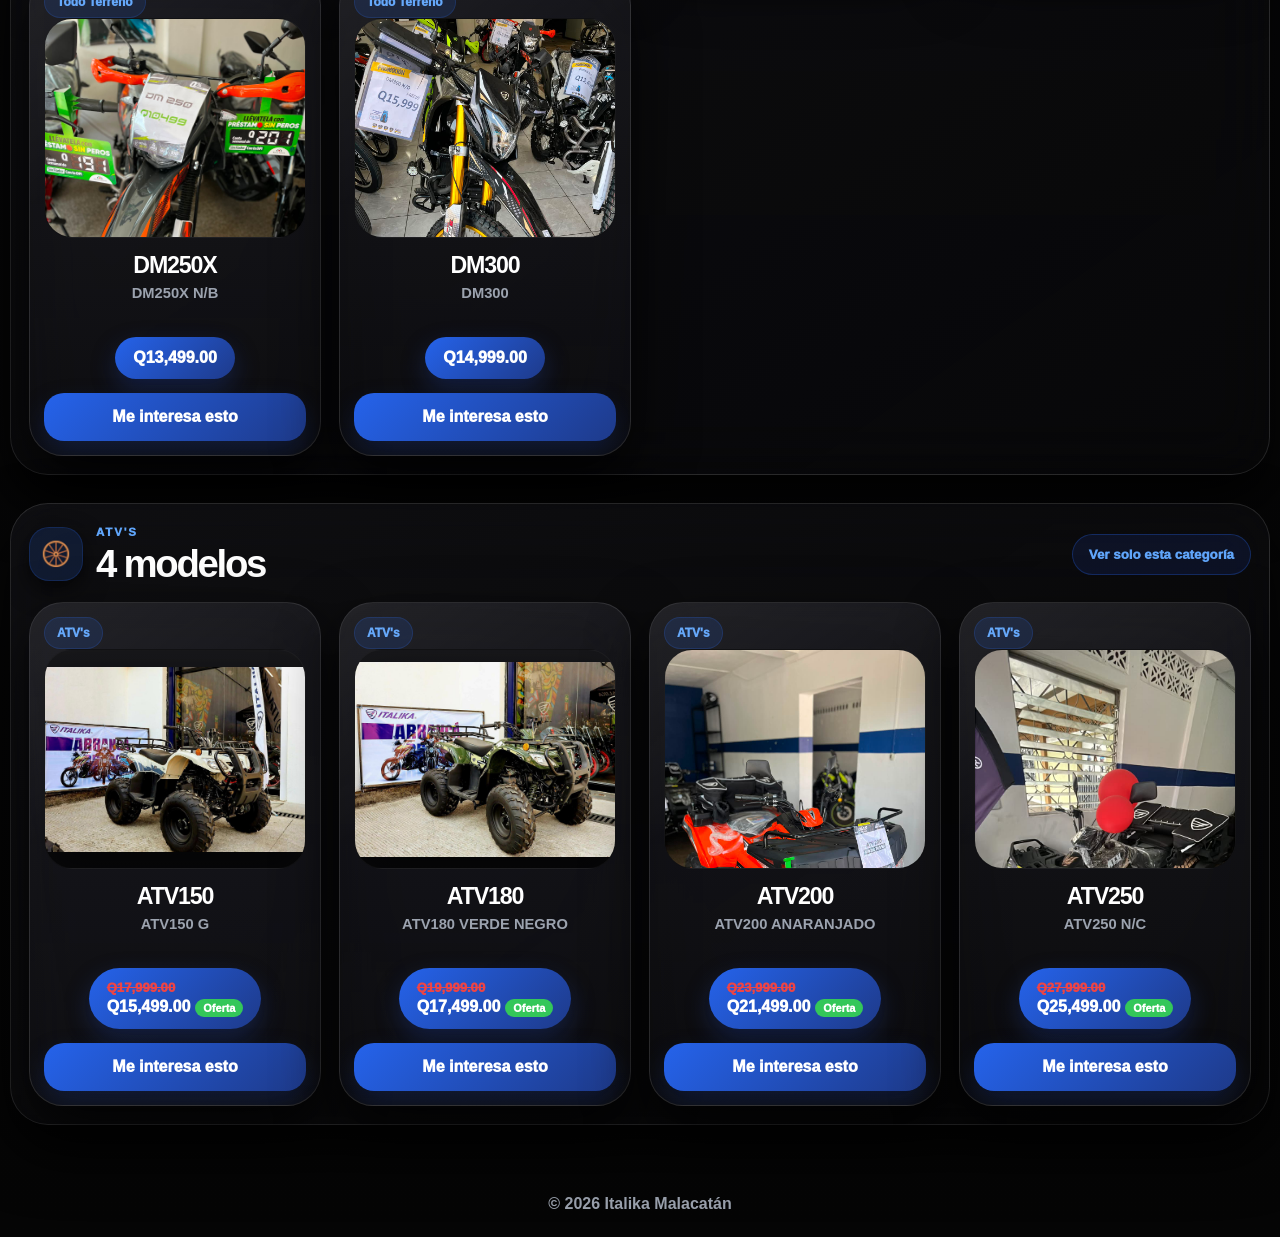
==== commit 534c3720: "Add files via upload" ====
--- a/index.html
+++ b/index.html
@@ -7,7 +7,7 @@
 
 <link rel="icon" type="image/png" href="assets/img/logo-malacatan.png">
 
-<link rel="stylesheet" href="styles.css?v=23">
+<link rel="stylesheet" href="styles.css?v=24">
 </head>
 <body>
 <header class="hero">
@@ -209,7 +209,7 @@
 </dialog>
 
 <footer>© 2026 Italika Malacatán</footer>
-<script src="data.js?v=23"></script>
-<script src="app.js?v=23"></script>
+<script src="data.js?v=24"></script>
+<script src="app.js?v=24"></script>
 </body>
 </html>
--- a/styles.css
+++ b/styles.css
@@ -1121,11 +1121,15 @@
 .agencyActions { display: flex; flex-direction: column; gap: 10px; margin-top: 20px; }
 .agencyBtn {
   display: block;
+  width: 100%;
   padding: 14px;
   border-radius: 16px;
   font-weight: 1000;
   font-size: .88rem;
+  font-family: inherit;
   text-decoration: none;
+  border: none;
+  cursor: pointer;
   transition: transform .2s, filter .2s;
 }
 .agencyBtn:hover { transform: translateY(-2px); filter: brightness(1.1); }
